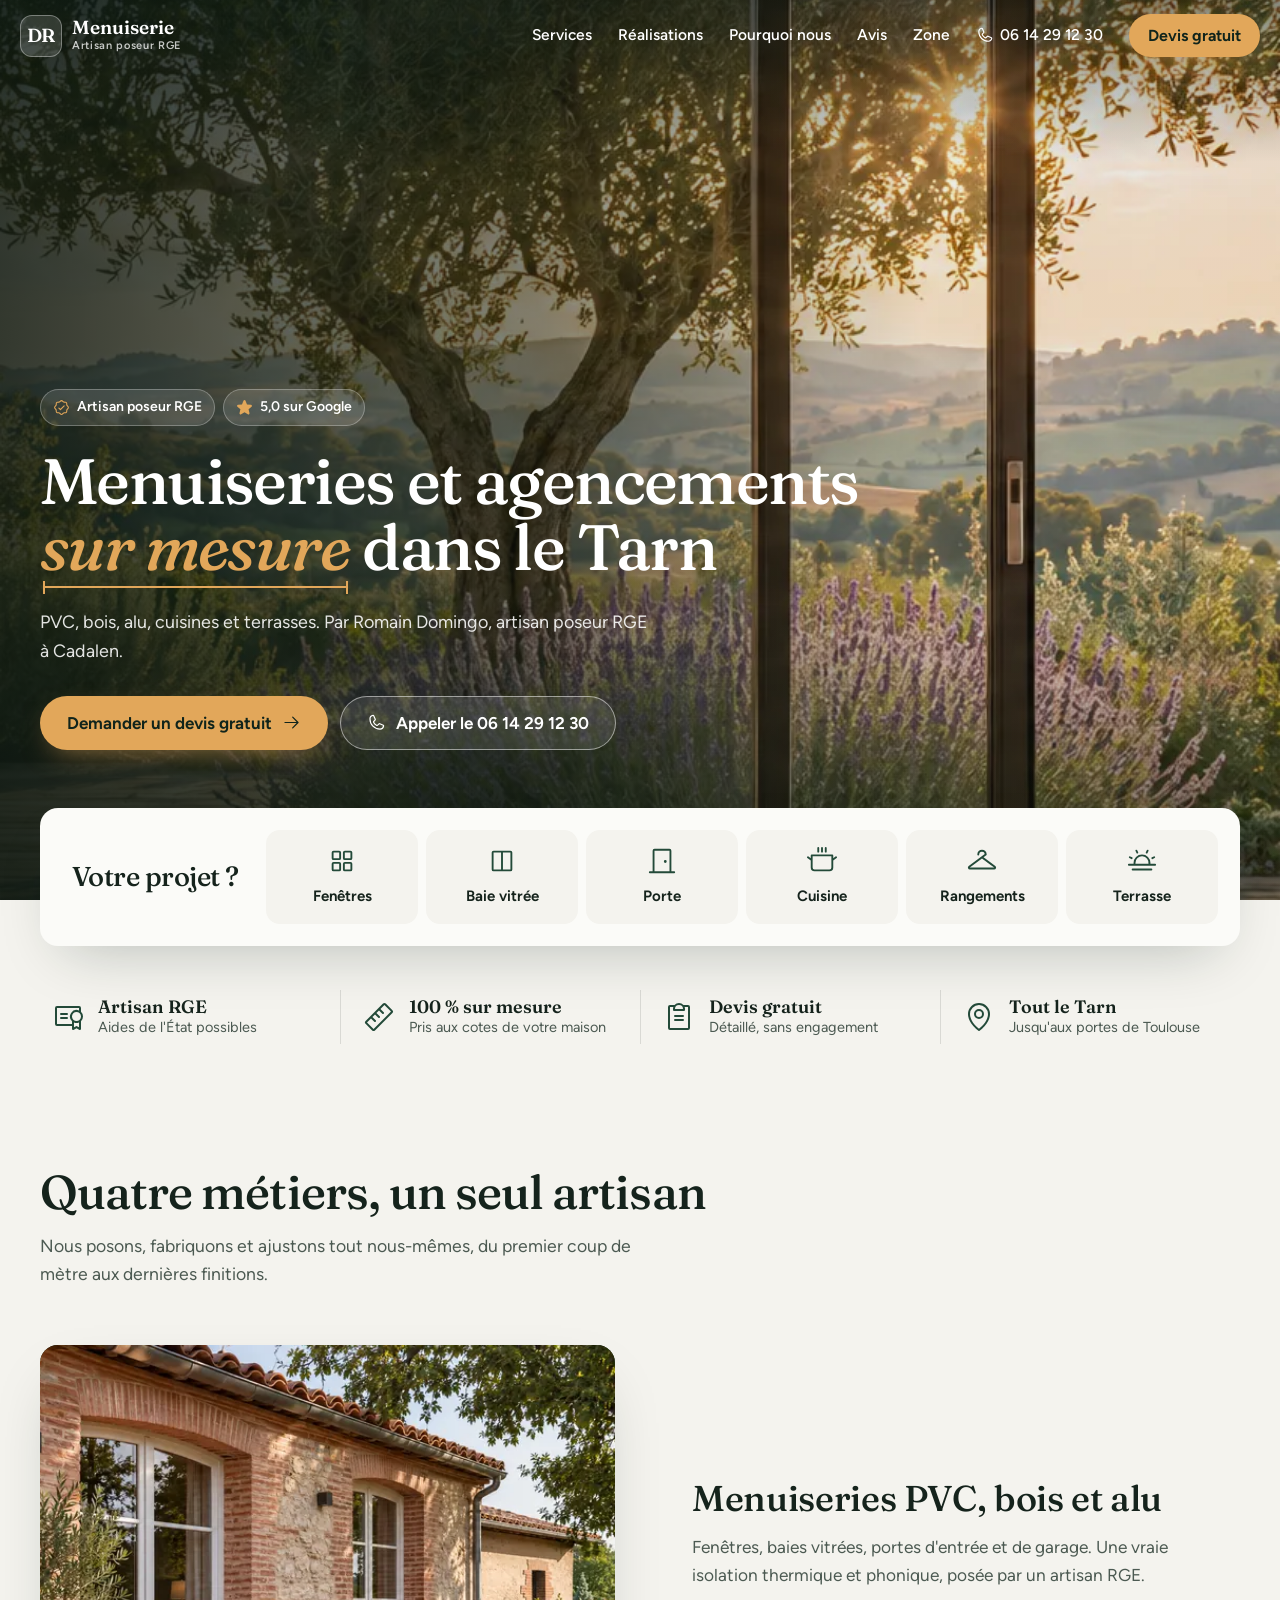
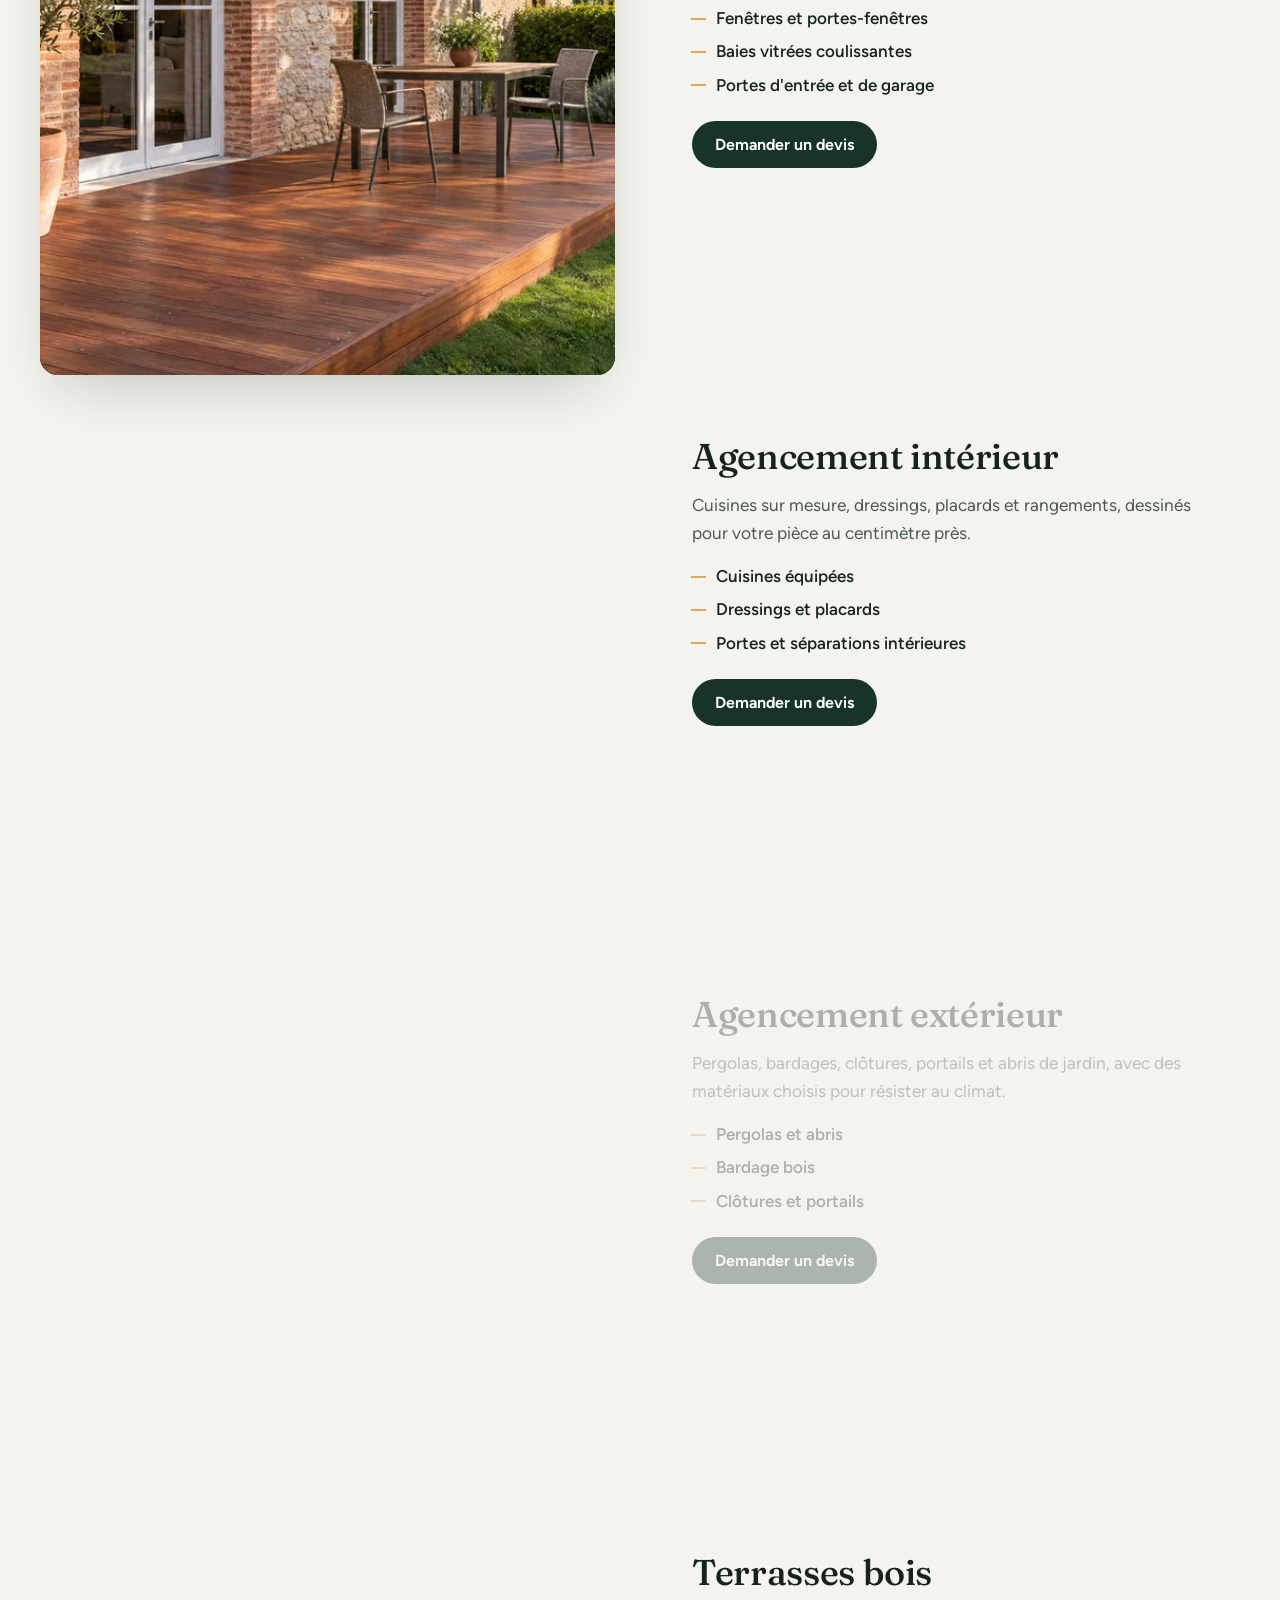
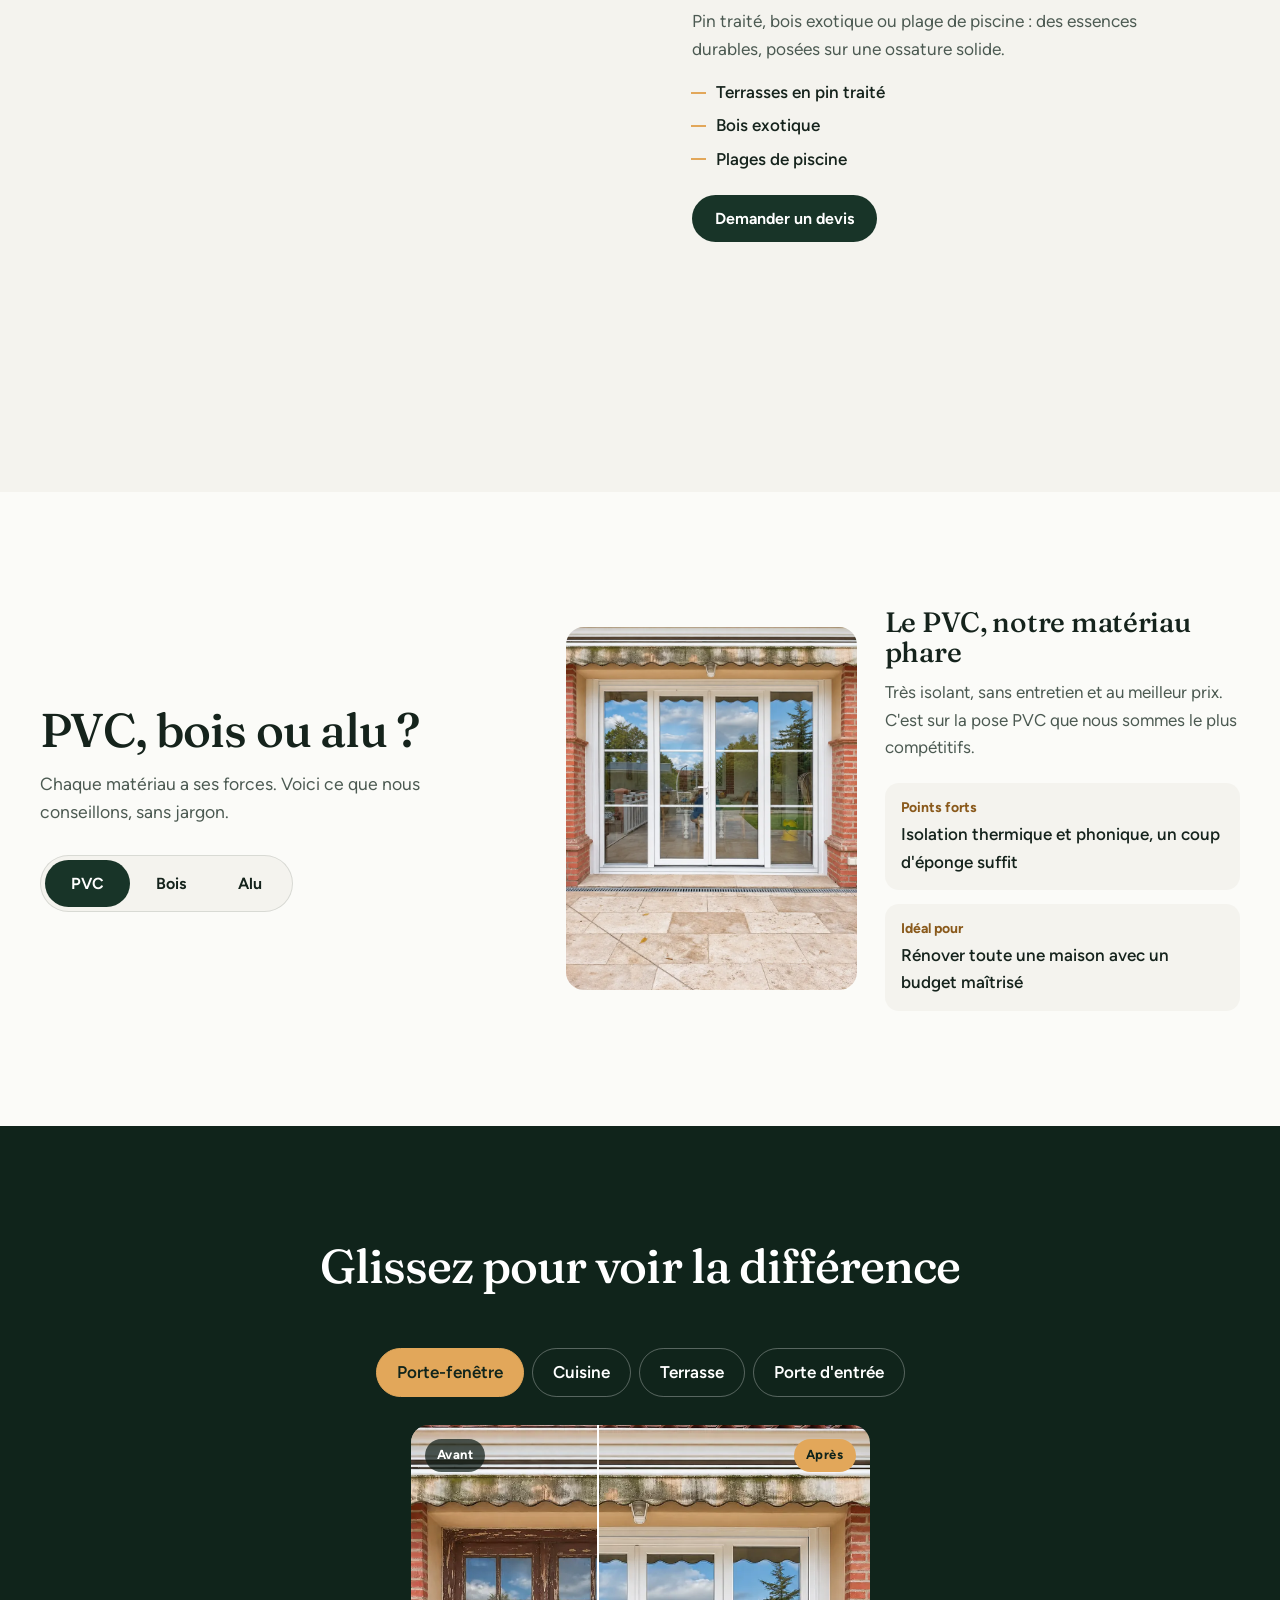
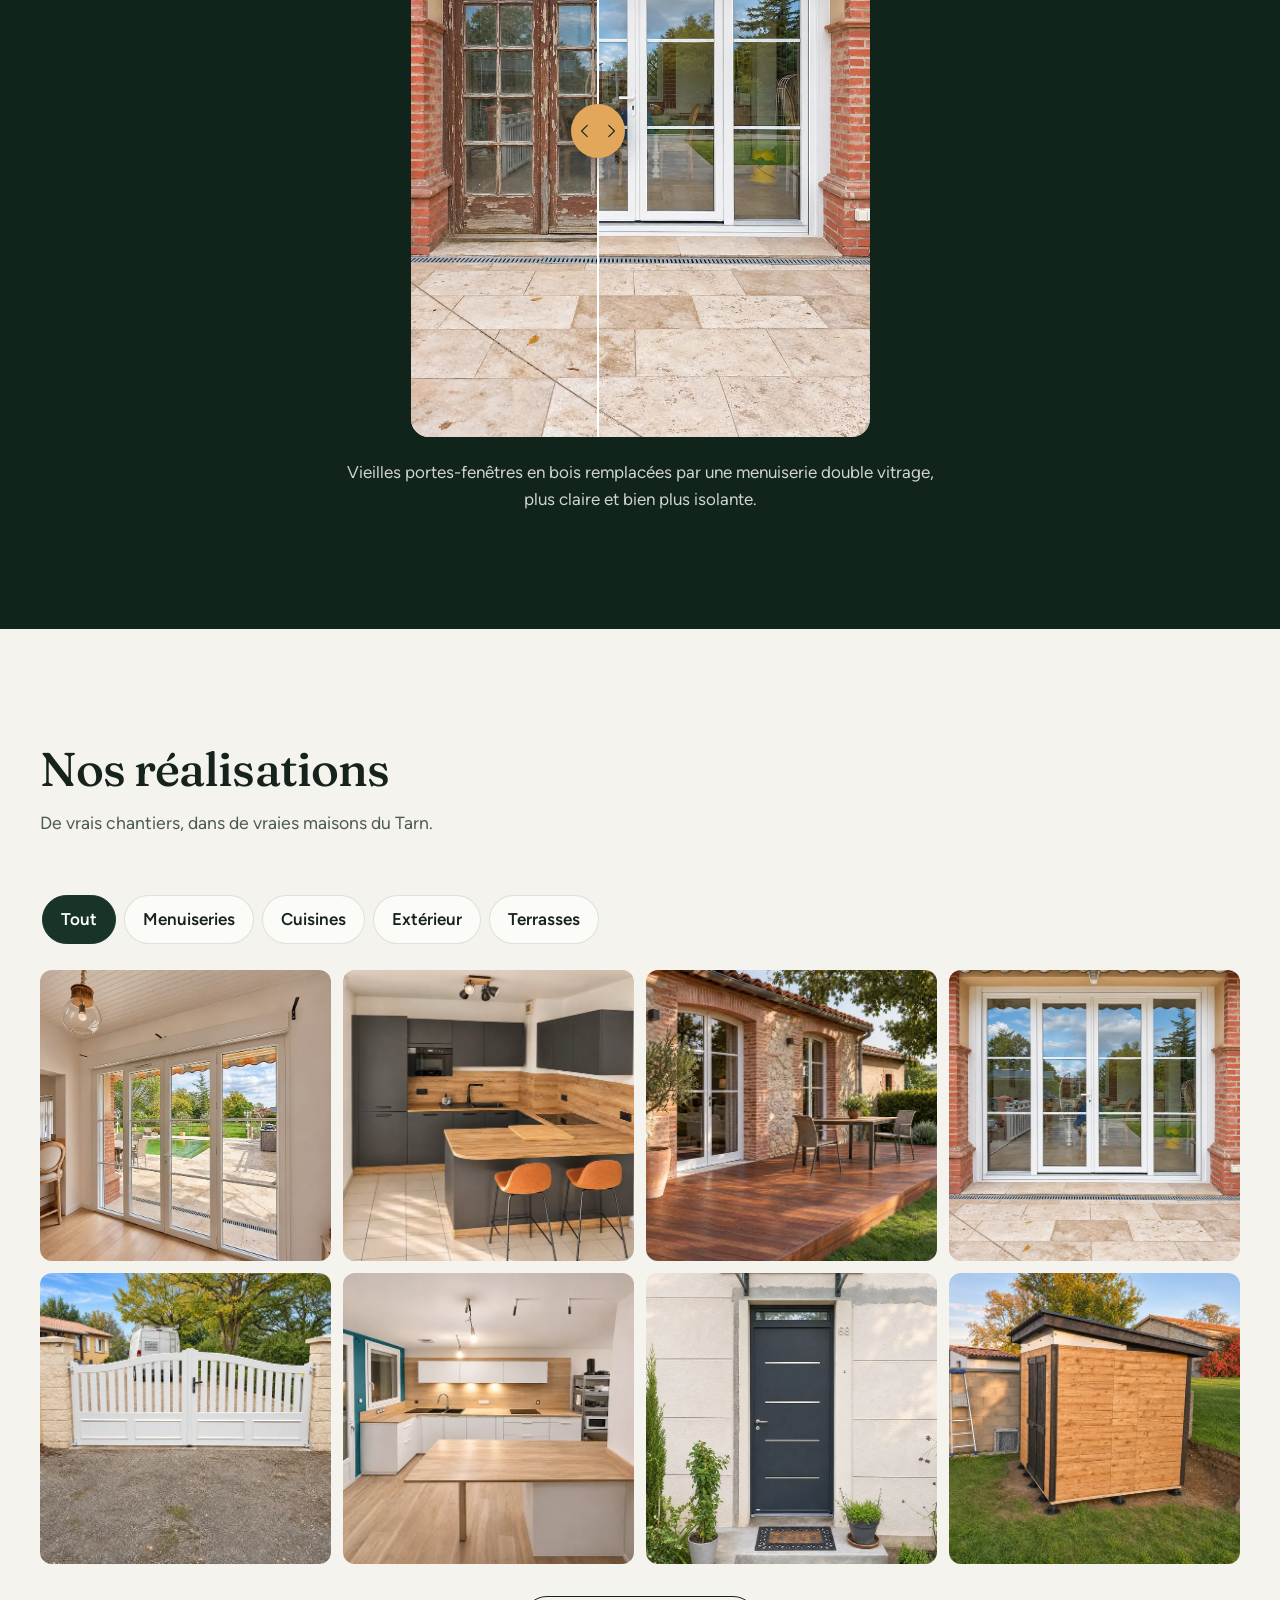
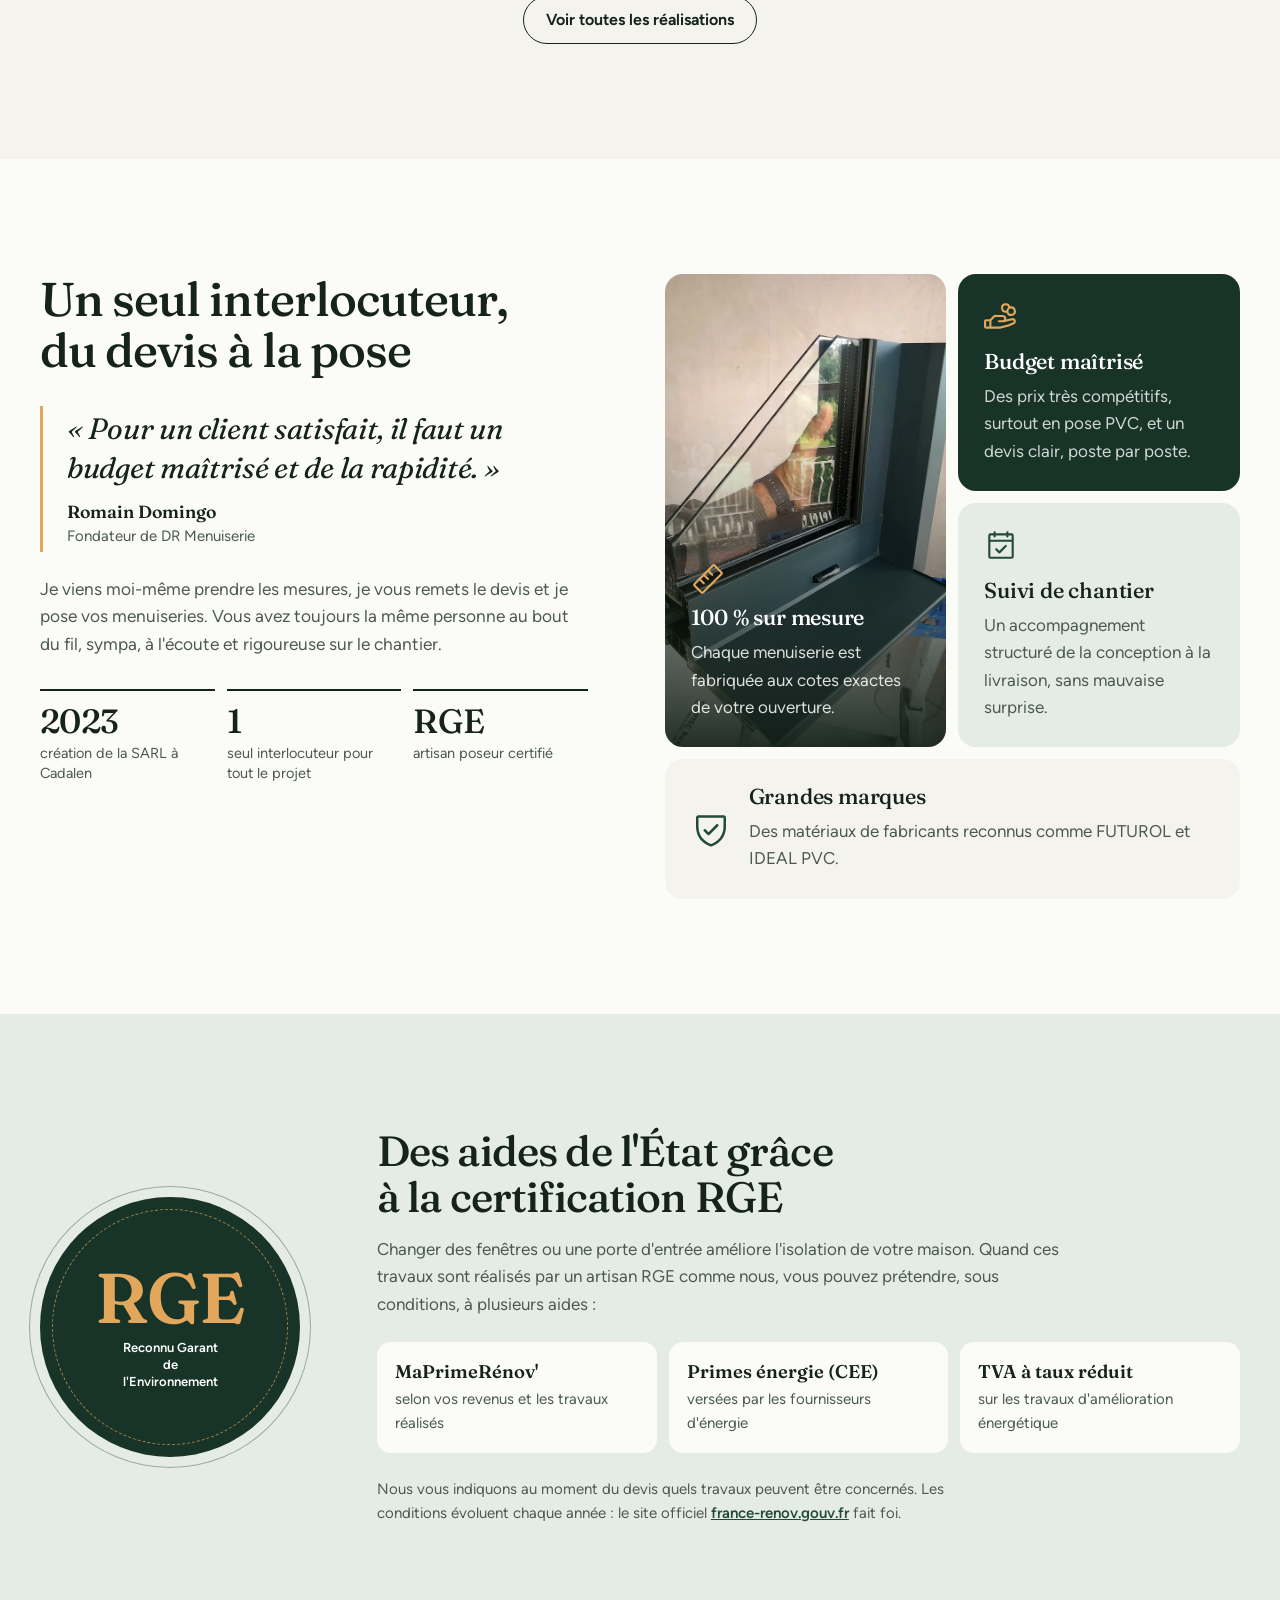
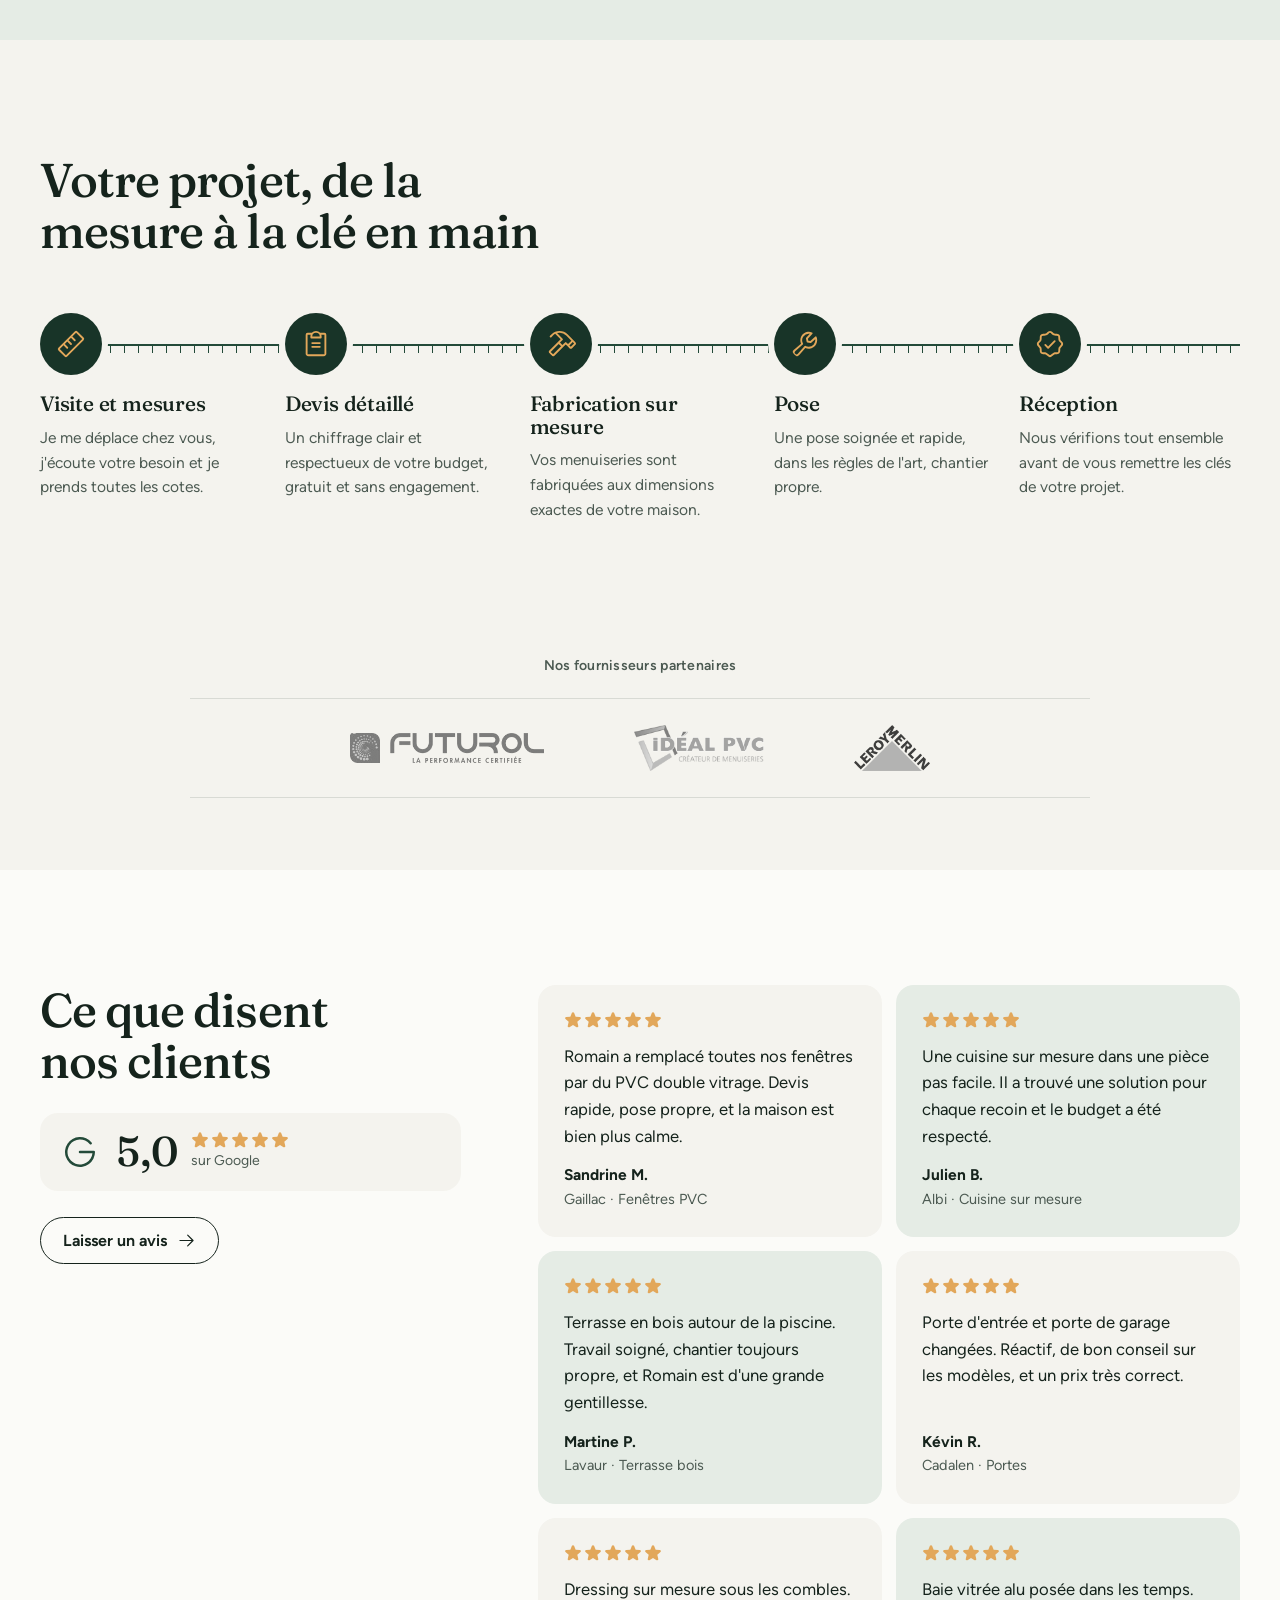
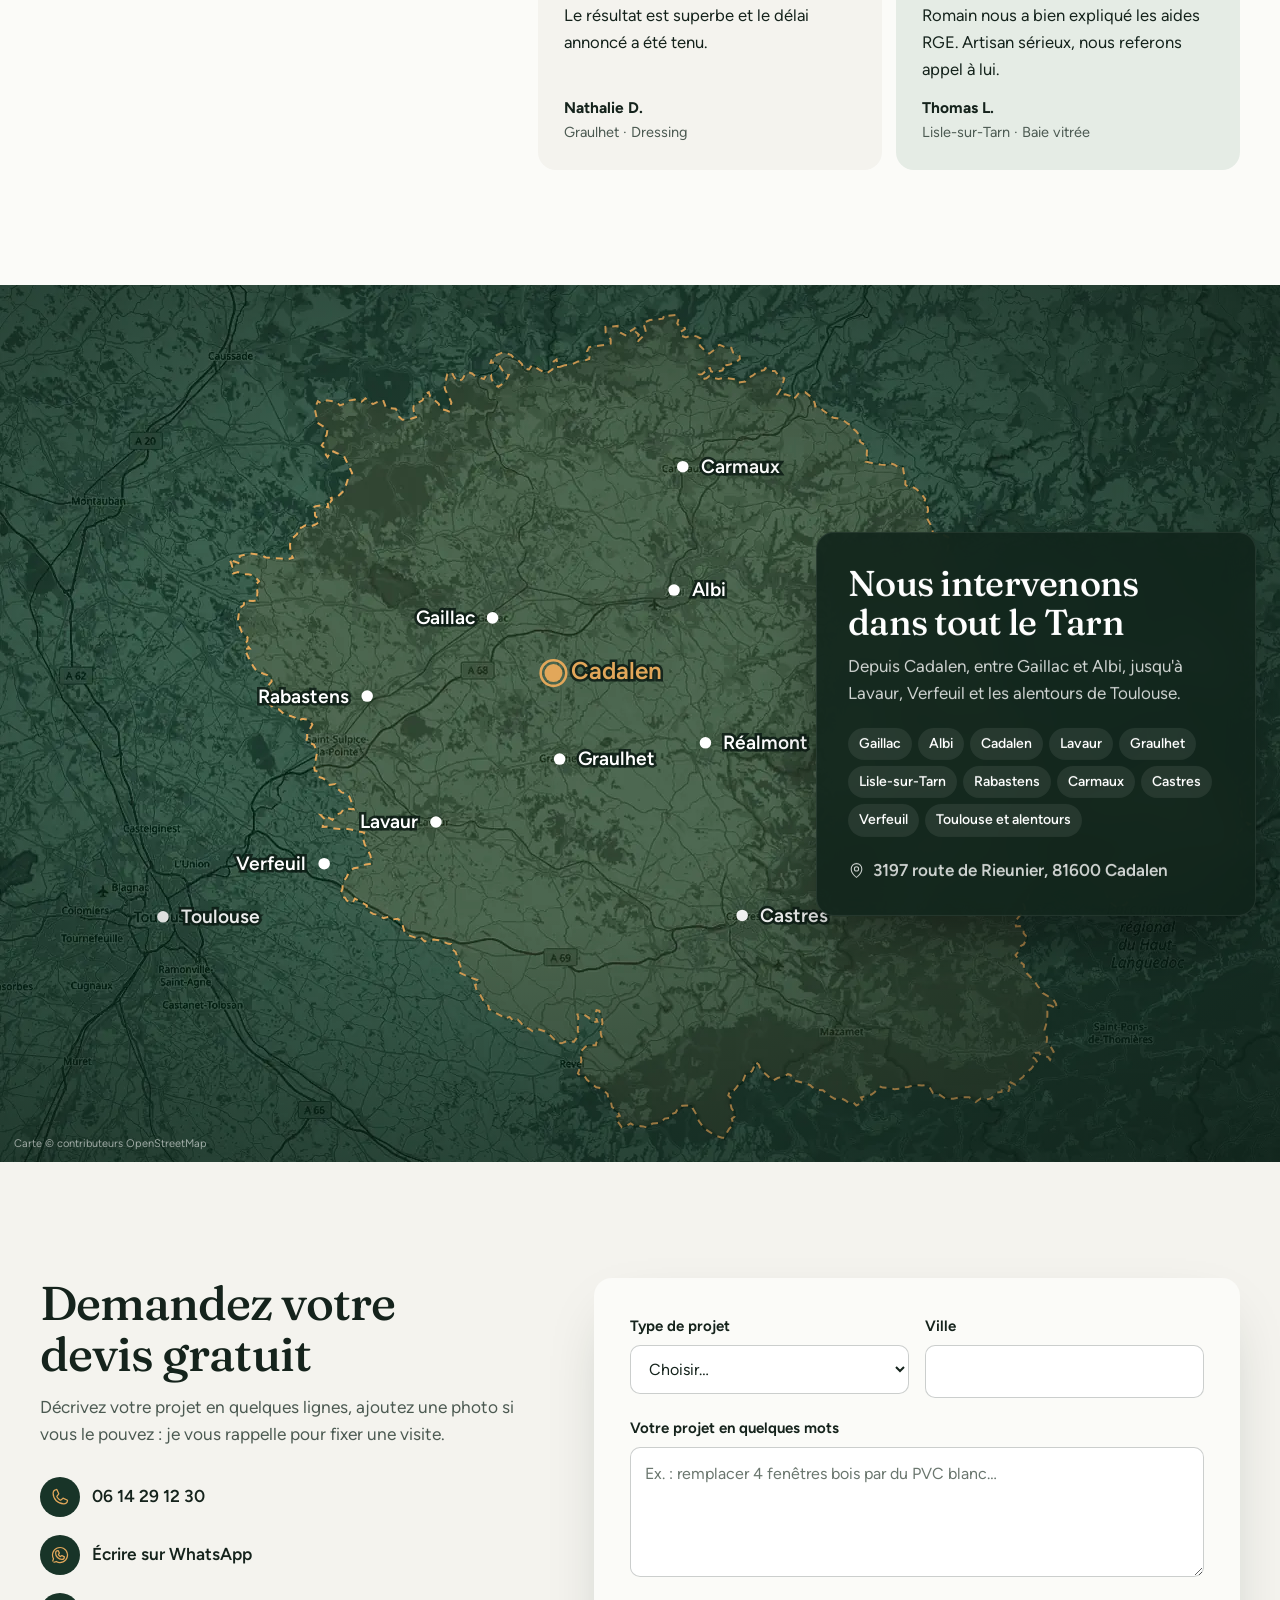
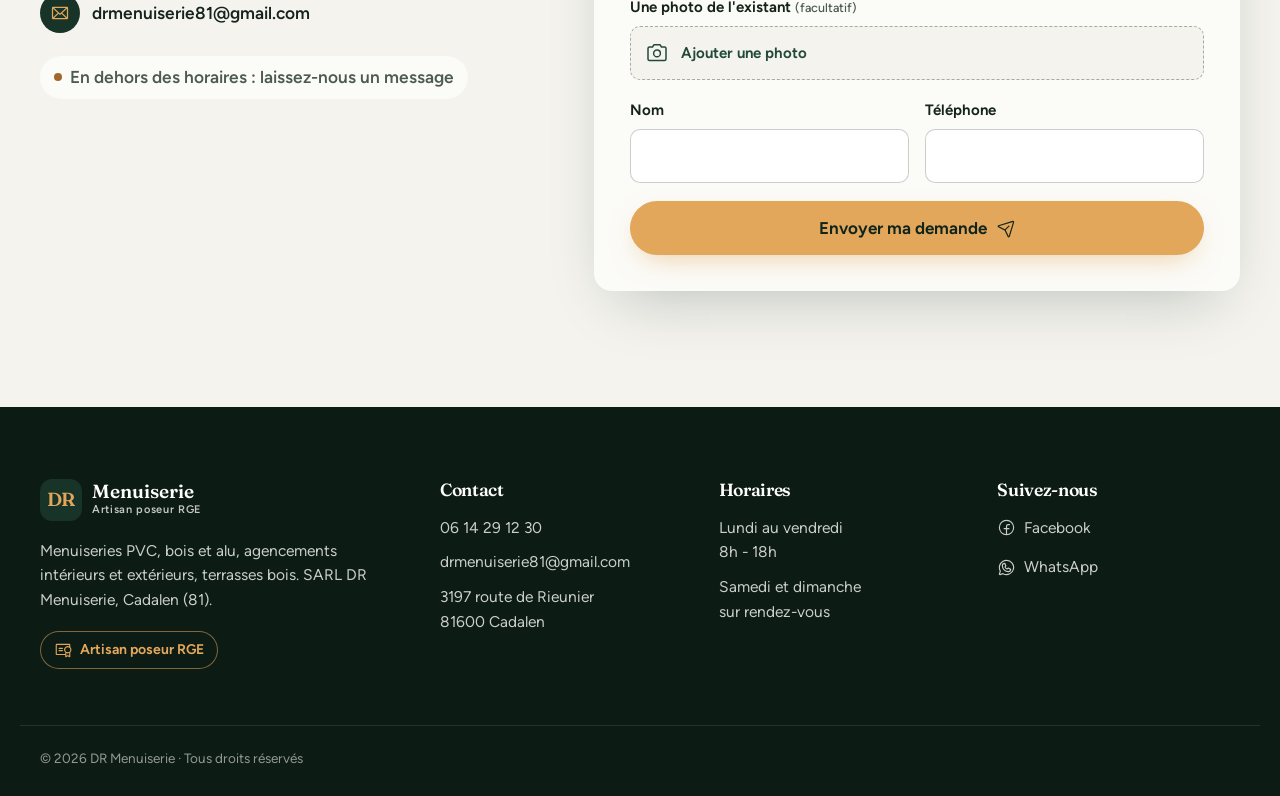
==== index.html @ e25dfd53 "Maquette DR Menuiserie" ====
<!doctype html>
<html lang="fr">
<head>
<meta charset="utf-8">
<meta name="viewport" content="width=device-width, initial-scale=1, viewport-fit=cover">
<title>DR Menuiserie | Menuisier RGE à Cadalen et Gaillac, Tarn (81)</title>
<meta name="description" content="Fenêtres et baies vitrées PVC, bois et alu, cuisines sur mesure, dressings, pergolas et terrasses bois. Romain Domingo, artisan poseur RGE dans tout le Tarn. Devis gratuit.">
<!-- Maquette de démonstration : retirer noindex et robots.txt à la mise en ligne définitive -->
<meta name="robots" content="noindex, nofollow">
<meta name="theme-color" content="#10241B">
<meta property="og:type" content="website">
<meta property="og:title" content="DR Menuiserie | Menuiseries et agencements sur mesure dans le Tarn">
<meta property="og:description" content="PVC, bois, alu, cuisines et terrasses. Artisan poseur RGE à Cadalen, devis gratuit dans tout le Tarn.">
<meta property="og:image" content="og-image.jpg">
<meta property="og:locale" content="fr_FR">
<meta name="twitter:card" content="summary_large_image">
<link rel="icon" type="image/svg+xml" href="favicon.svg">
<link rel="apple-touch-icon" href="apple-touch-icon.png">
<link rel="preload" href="assets/fonts/fraunces-latin-wght-normal.woff2" as="font" type="font/woff2" crossorigin>
<link rel="preload" href="assets/fonts/figtree-latin-wght-normal.woff2" as="font" type="font/woff2" crossorigin>
<link rel="preload" as="image" href="assets/img/hero-mobile-800.webp" media="(max-width: 767px)">
<link rel="preload" as="image" href="assets/img/hero-1600.webp" imagesrcset="assets/img/hero-1600.webp 1600w, assets/img/hero-2400.webp 2400w" imagesizes="100vw" media="(min-width: 768px)">
<script>document.documentElement.style.setProperty("--vh",innerHeight/100+"px")</script>
<link rel="stylesheet" href="assets/css/style.css?v=1">
<script>
  document.documentElement.classList.add('js');
  if (!matchMedia('(prefers-reduced-motion: reduce)').matches) document.documentElement.classList.add('motion');
  // filet de sécurité : si le script plante, tout le contenu reste visible
  var drSafe = function () { document.documentElement.classList.remove('motion'); };
  addEventListener('error', function () { if (!window.DR_READY) drSafe(); });
  setTimeout(function () { if (!window.DR_READY) drSafe(); }, 3000);
</script>
<script type="application/ld+json">
{
  "@context": "https://schema.org",
  "@type": "HomeAndConstructionBusiness",
  "name": "DR Menuiserie",
  "legalName": "SARL DR Menuiserie",
  "description": "Menuiserie intérieure et extérieure sur mesure : fenêtres, baies vitrées et portes PVC, bois et alu, cuisines, dressings, agencements extérieurs et terrasses bois. Artisan poseur RGE.",
  "founder": { "@type": "Person", "name": "Romain Domingo" },
  "foundingDate": "2023",
  "image": "assets/img/hero-1600.webp",
  "telephone": "+33614291230",
  "email": "drmenuiserie81@gmail.com",
  "address": { "@type": "PostalAddress", "streetAddress": "3197 route de Rieunier", "postalCode": "81600", "addressLocality": "Cadalen", "addressRegion": "Occitanie", "addressCountry": "FR" },
  "areaServed": ["Cadalen", "Gaillac", "Albi", "Lavaur", "Graulhet", "Verfeuil", "Toulouse", "Tarn"],
  "sameAs": ["https://www.facebook.com/61566569261312/"]
}
</script>
</head>
<body>
<a class="skip" href="#contenu">Aller au contenu</a>
<div class="ruler" aria-hidden="true"></div>

<svg width="0" height="0" style="position:absolute" aria-hidden="true"><defs><symbol id="i-arrow-right" viewBox="0 0 256 256"><path d="M221.66,133.66l-72,72a8,8,0,0,1-11.32-11.32L196.69,136H40a8,8,0,0,1,0-16H196.69L138.34,61.66a8,8,0,0,1,11.32-11.32l72,72A8,8,0,0,1,221.66,133.66Z"/></symbol><symbol id="i-calendar-check" viewBox="0 0 256 256"><path d="M208,32H184V24a8,8,0,0,0-16,0v8H88V24a8,8,0,0,0-16,0v8H48A16,16,0,0,0,32,48V208a16,16,0,0,0,16,16H208a16,16,0,0,0,16-16V48A16,16,0,0,0,208,32ZM72,48v8a8,8,0,0,0,16,0V48h80v8a8,8,0,0,0,16,0V48h24V80H48V48ZM208,208H48V96H208V208Zm-38.34-85.66a8,8,0,0,1,0,11.32l-48,48a8,8,0,0,1-11.32,0l-24-24a8,8,0,0,1,11.32-11.32L116,164.69l42.34-42.35A8,8,0,0,1,169.66,122.34Z"/></symbol><symbol id="i-camera" viewBox="0 0 256 256"><path d="M208,56H180.28L166.65,35.56A8,8,0,0,0,160,32H96a8,8,0,0,0-6.65,3.56L75.71,56H48A24,24,0,0,0,24,80V192a24,24,0,0,0,24,24H208a24,24,0,0,0,24-24V80A24,24,0,0,0,208,56Zm8,136a8,8,0,0,1-8,8H48a8,8,0,0,1-8-8V80a8,8,0,0,1,8-8H80a8,8,0,0,0,6.66-3.56L100.28,48h55.43l13.63,20.44A8,8,0,0,0,176,72h32a8,8,0,0,1,8,8ZM128,88a44,44,0,1,0,44,44A44.05,44.05,0,0,0,128,88Zm0,72a28,28,0,1,1,28-28A28,28,0,0,1,128,160Z"/></symbol><symbol id="i-caret-left" viewBox="0 0 256 256"><path d="M165.66,202.34a8,8,0,0,1-11.32,11.32l-80-80a8,8,0,0,1,0-11.32l80-80a8,8,0,0,1,11.32,11.32L91.31,128Z"/></symbol><symbol id="i-caret-right" viewBox="0 0 256 256"><path d="M181.66,133.66l-80,80a8,8,0,0,1-11.32-11.32L164.69,128,90.34,53.66a8,8,0,0,1,11.32-11.32l80,80A8,8,0,0,1,181.66,133.66Z"/></symbol><symbol id="i-certificate" viewBox="0 0 256 256"><path d="M128,136a8,8,0,0,1-8,8H72a8,8,0,0,1,0-16h48A8,8,0,0,1,128,136Zm-8-40H72a8,8,0,0,0,0,16h48a8,8,0,0,0,0-16Zm112,65.47V224A8,8,0,0,1,220,231l-24-13.74L172,231A8,8,0,0,1,160,224V200H40a16,16,0,0,1-16-16V56A16,16,0,0,1,40,40H216a16,16,0,0,1,16,16V86.53a51.88,51.88,0,0,1,0,74.94ZM160,184V161.47A52,52,0,0,1,216,76V56H40V184Zm56-12a51.88,51.88,0,0,1-40,0v38.22l16-9.16a8,8,0,0,1,7.94,0l16,9.16Zm16-48a36,36,0,1,0-36,36A36,36,0,0,0,232,124Z"/></symbol><symbol id="i-clipboard-text" viewBox="0 0 256 256"><path d="M168,152a8,8,0,0,1-8,8H96a8,8,0,0,1,0-16h64A8,8,0,0,1,168,152Zm-8-40H96a8,8,0,0,0,0,16h64a8,8,0,0,0,0-16Zm56-64V216a16,16,0,0,1-16,16H56a16,16,0,0,1-16-16V48A16,16,0,0,1,56,32H92.26a47.92,47.92,0,0,1,71.48,0H200A16,16,0,0,1,216,48ZM96,64h64a32,32,0,0,0-64,0ZM200,48H173.25A47.93,47.93,0,0,1,176,64v8a8,8,0,0,1-8,8H88a8,8,0,0,1-8-8V64a47.93,47.93,0,0,1,2.75-16H56V216H200Z"/></symbol><symbol id="i-coat-hanger" viewBox="0 0 256 256"><path d="M241.57,171.2,141.33,96l23.46-17.6A8,8,0,0,0,168,72a40,40,0,1,0-80,0,8,8,0,0,0,16,0,24,24,0,0,1,47.69-3.78L123.34,89.49l-.28.21L14.43,171.2A16,16,0,0,0,24,200H232a16,16,0,0,0,9.6-28.8ZM232,184H24l104-78,104,78Z"/></symbol><symbol id="i-cooking-pot" viewBox="0 0 256 256"><path d="M88,48V16a8,8,0,0,1,16,0V48a8,8,0,0,1-16,0Zm40,8a8,8,0,0,0,8-8V16a8,8,0,0,0-16,0V48A8,8,0,0,0,128,56Zm32,0a8,8,0,0,0,8-8V16a8,8,0,0,0-16,0V48A8,8,0,0,0,160,56Zm92.8,46.4L224,124v60a32,32,0,0,1-32,32H64a32,32,0,0,1-32-32V124L3.2,102.4a8,8,0,0,1,9.6-12.8L32,104V80a8,8,0,0,1,8-8H216a8,8,0,0,1,8,8v24l19.2-14.4a8,8,0,0,1,9.6,12.8ZM208,88H48v96a16,16,0,0,0,16,16H192a16,16,0,0,0,16-16Z"/></symbol><symbol id="i-door" viewBox="0 0 256 256"><path d="M232,216H208V40a16,16,0,0,0-16-16H64A16,16,0,0,0,48,40V216H24a8,8,0,0,0,0,16H232a8,8,0,0,0,0-16ZM64,40H192V216H64Zm104,92a12,12,0,1,1-12-12A12,12,0,0,1,168,132Z"/></symbol><symbol id="i-envelope" viewBox="0 0 256 256"><path d="M224,48H32a8,8,0,0,0-8,8V192a16,16,0,0,0,16,16H216a16,16,0,0,0,16-16V56A8,8,0,0,0,224,48Zm-96,85.15L52.57,64H203.43ZM98.71,128,40,181.81V74.19Zm11.84,10.85,12,11.05a8,8,0,0,0,10.82,0l12-11.05,58,53.15H52.57ZM157.29,128,216,74.18V181.82Z"/></symbol><symbol id="i-facebook-logo" viewBox="0 0 256 256"><path d="M128,24A104,104,0,1,0,232,128,104.11,104.11,0,0,0,128,24Zm8,191.63V152h24a8,8,0,0,0,0-16H136V112a16,16,0,0,1,16-16h16a8,8,0,0,0,0-16H152a32,32,0,0,0-32,32v24H96a8,8,0,0,0,0,16h24v63.63a88,88,0,1,1,16,0Z"/></symbol><symbol id="i-google-logo" viewBox="0 0 256 256"><path d="M224,128a96,96,0,1,1-21.95-61.09,8,8,0,1,1-12.33,10.18A80,80,0,1,0,207.6,136H128a8,8,0,0,1,0-16h88A8,8,0,0,1,224,128Z"/></symbol><symbol id="i-hammer" viewBox="0 0 256 256"><path d="M251.34,112,183.88,44.08a96.1,96.1,0,0,0-135.77,0l-.09.09L34.25,58.4A8,8,0,0,0,45.74,69.53L59.47,55.35a79.92,79.92,0,0,1,18.71-13.9L124.68,88l-96,96a16,16,0,0,0,0,22.63l20.69,20.69a16,16,0,0,0,22.63,0l96-96,14.34,14.34h0L200,163.3a16,16,0,0,0,22.63,0l28.69-28.69A16,16,0,0,0,251.34,112ZM60.68,216,40,195.31l68-68L128.68,148ZM162.34,114.32,140,136.67,119.31,116l22.35-22.35a8,8,0,0,0,0-11.32L94.32,35a80,80,0,0,1,78.23,20.41l44.22,44.51L188,128.66l-14.34-14.34A8,8,0,0,0,162.34,114.32Zm49,37.66-12-12L228,111.25l12,12Z"/></symbol><symbol id="i-hand-coins" viewBox="0 0 256 256"><path d="M230.33,141.06a24.43,24.43,0,0,0-21.24-4.23l-41.84,9.62A28,28,0,0,0,140,112H89.94a31.82,31.82,0,0,0-22.63,9.37L44.69,144H16A16,16,0,0,0,0,160v40a16,16,0,0,0,16,16H120a7.93,7.93,0,0,0,1.94-.24l64-16a6.94,6.94,0,0,0,1.19-.4L226,182.82l.44-.2a24.6,24.6,0,0,0,3.93-41.56ZM16,160H40v40H16Zm203.43,8.21-38,16.18L119,200H56V155.31l22.63-22.62A15.86,15.86,0,0,1,89.94,128H140a12,12,0,0,1,0,24H112a8,8,0,0,0,0,16h32a8.32,8.32,0,0,0,1.79-.2l67-15.41.31-.08a8.6,8.6,0,0,1,6.3,15.9ZM164,96a36,36,0,0,0,5.9-.48,36,36,0,1,0,28.22-47A36,36,0,1,0,164,96Zm60-12a20,20,0,1,1-20-20A20,20,0,0,1,224,84ZM164,40a20,20,0,0,1,19.25,14.61,36,36,0,0,0-15,24.93A20.42,20.42,0,0,1,164,80a20,20,0,0,1,0-40Z"/></symbol><symbol id="i-map-pin" viewBox="0 0 256 256"><path d="M128,64a40,40,0,1,0,40,40A40,40,0,0,0,128,64Zm0,64a24,24,0,1,1,24-24A24,24,0,0,1,128,128Zm0-112a88.1,88.1,0,0,0-88,88c0,31.4,14.51,64.68,42,96.25a254.19,254.19,0,0,0,41.45,38.3,8,8,0,0,0,9.18,0A254.19,254.19,0,0,0,174,200.25c27.45-31.57,42-64.85,42-96.25A88.1,88.1,0,0,0,128,16Zm0,206c-16.53-13-72-60.75-72-118a72,72,0,0,1,144,0C200,161.23,144.53,209,128,222Z"/></symbol><symbol id="i-paper-plane-tilt" viewBox="0 0 256 256"><path d="M227.32,28.68a16,16,0,0,0-15.66-4.08l-.15,0L19.57,82.84a16,16,0,0,0-2.49,29.8L102,154l41.3,84.87A15.86,15.86,0,0,0,157.74,248q.69,0,1.38-.06a15.88,15.88,0,0,0,14-11.51l58.2-191.94c0-.05,0-.1,0-.15A16,16,0,0,0,227.32,28.68ZM157.83,231.85l-.05.14,0-.07-40.06-82.3,48-48a8,8,0,0,0-11.31-11.31l-48,48L24.08,98.25l-.07,0,.14,0L216,40Z"/></symbol><symbol id="i-pause" viewBox="0 0 256 256"><path d="M200,32H160a16,16,0,0,0-16,16V208a16,16,0,0,0,16,16h40a16,16,0,0,0,16-16V48A16,16,0,0,0,200,32Zm0,176H160V48h40ZM96,32H56A16,16,0,0,0,40,48V208a16,16,0,0,0,16,16H96a16,16,0,0,0,16-16V48A16,16,0,0,0,96,32Zm0,176H56V48H96Z"/></symbol><symbol id="i-phone" viewBox="0 0 256 256"><path d="M222.37,158.46l-47.11-21.11-.13-.06a16,16,0,0,0-15.17,1.4,8.12,8.12,0,0,0-.75.56L134.87,160c-15.42-7.49-31.34-23.29-38.83-38.51l20.78-24.71c.2-.25.39-.5.57-.77a16,16,0,0,0,1.32-15.06l0-.12L97.54,33.64a16,16,0,0,0-16.62-9.52A56.26,56.26,0,0,0,32,80c0,79.4,64.6,144,144,144a56.26,56.26,0,0,0,55.88-48.92A16,16,0,0,0,222.37,158.46ZM176,208A128.14,128.14,0,0,1,48,80,40.2,40.2,0,0,1,82.87,40a.61.61,0,0,0,0,.12l21,47L83.2,111.86a6.13,6.13,0,0,0-.57.77,16,16,0,0,0-1,15.7c9.06,18.53,27.73,37.06,46.46,46.11a16,16,0,0,0,15.75-1.14,8.44,8.44,0,0,0,.74-.56L168.89,152l47,21.05h0s.08,0,.11,0A40.21,40.21,0,0,1,176,208Z"/></symbol><symbol id="i-play" viewBox="0 0 256 256"><path d="M232.4,114.49,88.32,26.35a16,16,0,0,0-16.2-.3A15.86,15.86,0,0,0,64,39.87V216.13A15.94,15.94,0,0,0,80,232a16.07,16.07,0,0,0,8.36-2.35L232.4,141.51a15.81,15.81,0,0,0,0-27ZM80,215.94V40l143.83,88Z"/></symbol><symbol id="i-ruler" viewBox="0 0 256 256"><path d="M235.32,73.37,182.63,20.69a16,16,0,0,0-22.63,0L20.68,160a16,16,0,0,0,0,22.63l52.69,52.68a16,16,0,0,0,22.63,0L235.32,96A16,16,0,0,0,235.32,73.37ZM84.68,224,32,171.31l32-32,26.34,26.35a8,8,0,0,0,11.32-11.32L75.31,128,96,107.31l26.34,26.35a8,8,0,0,0,11.32-11.32L107.31,96,128,75.31l26.34,26.35a8,8,0,0,0,11.32-11.32L139.31,64l32-32L224,84.69Z"/></symbol><symbol id="i-seal-check" viewBox="0 0 256 256"><path d="M225.86,102.82c-3.77-3.94-7.67-8-9.14-11.57-1.36-3.27-1.44-8.69-1.52-13.94-.15-9.76-.31-20.82-8-28.51s-18.75-7.85-28.51-8c-5.25-.08-10.67-.16-13.94-1.52-3.56-1.47-7.63-5.37-11.57-9.14C146.28,23.51,138.44,16,128,16s-18.27,7.51-25.18,14.14c-3.94,3.77-8,7.67-11.57,9.14C88,40.64,82.56,40.72,77.31,40.8c-9.76.15-20.82.31-28.51,8S41,67.55,40.8,77.31c-.08,5.25-.16,10.67-1.52,13.94-1.47,3.56-5.37,7.63-9.14,11.57C23.51,109.72,16,117.56,16,128s7.51,18.27,14.14,25.18c3.77,3.94,7.67,8,9.14,11.57,1.36,3.27,1.44,8.69,1.52,13.94.15,9.76.31,20.82,8,28.51s18.75,7.85,28.51,8c5.25.08,10.67.16,13.94,1.52,3.56,1.47,7.63,5.37,11.57,9.14C109.72,232.49,117.56,240,128,240s18.27-7.51,25.18-14.14c3.94-3.77,8-7.67,11.57-9.14,3.27-1.36,8.69-1.44,13.94-1.52,9.76-.15,20.82-.31,28.51-8s7.85-18.75,8-28.51c.08-5.25.16-10.67,1.52-13.94,1.47-3.56,5.37-7.63,9.14-11.57C232.49,146.28,240,138.44,240,128S232.49,109.73,225.86,102.82Zm-11.55,39.29c-4.79,5-9.75,10.17-12.38,16.52-2.52,6.1-2.63,13.07-2.73,19.82-.1,7-.21,14.33-3.32,17.43s-10.39,3.22-17.43,3.32c-6.75.1-13.72.21-19.82,2.73-6.35,2.63-11.52,7.59-16.52,12.38S132,224,128,224s-9.15-4.92-14.11-9.69-10.17-9.75-16.52-12.38c-6.1-2.52-13.07-2.63-19.82-2.73-7-.1-14.33-.21-17.43-3.32s-3.22-10.39-3.32-17.43c-.1-6.75-.21-13.72-2.73-19.82-2.63-6.35-7.59-11.52-12.38-16.52S32,132,32,128s4.92-9.15,9.69-14.11,9.75-10.17,12.38-16.52c2.52-6.1,2.63-13.07,2.73-19.82.1-7,.21-14.33,3.32-17.43S70.51,56.9,77.55,56.8c6.75-.1,13.72-.21,19.82-2.73,6.35-2.63,11.52-7.59,16.52-12.38S124,32,128,32s9.15,4.92,14.11,9.69,10.17,9.75,16.52,12.38c6.1,2.52,13.07,2.63,19.82,2.73,7,.1,14.33.21,17.43,3.32s3.22,10.39,3.32,17.43c.1,6.75.21,13.72,2.73,19.82,2.63,6.35,7.59,11.52,12.38,16.52S224,124,224,128,219.08,137.15,214.31,142.11ZM173.66,98.34a8,8,0,0,1,0,11.32l-56,56a8,8,0,0,1-11.32,0l-24-24a8,8,0,0,1,11.32-11.32L112,148.69l50.34-50.35A8,8,0,0,1,173.66,98.34Z"/></symbol><symbol id="i-shield-check" viewBox="0 0 256 256"><path d="M208,40H48A16,16,0,0,0,32,56v56c0,52.72,25.52,84.67,46.93,102.19,23.06,18.86,46,25.26,47,25.53a8,8,0,0,0,4.2,0c1-.27,23.91-6.67,47-25.53C198.48,196.67,224,164.72,224,112V56A16,16,0,0,0,208,40Zm0,72c0,37.07-13.66,67.16-40.6,89.42A129.3,129.3,0,0,1,128,223.62a128.25,128.25,0,0,1-38.92-21.81C61.82,179.51,48,149.3,48,112l0-56,160,0ZM82.34,141.66a8,8,0,0,1,11.32-11.32L112,148.69l50.34-50.35a8,8,0,0,1,11.32,11.32l-56,56a8,8,0,0,1-11.32,0Z"/></symbol><symbol id="i-square-split-horizontal" viewBox="0 0 256 256"><path d="M200,40H56A16,16,0,0,0,40,56V200a16,16,0,0,0,16,16H200a16,16,0,0,0,16-16V56A16,16,0,0,0,200,40ZM56,56h64V200H56ZM200,200H136V56h64V200Z"/></symbol><symbol id="i-squares-four" viewBox="0 0 256 256"><path d="M104,40H56A16,16,0,0,0,40,56v48a16,16,0,0,0,16,16h48a16,16,0,0,0,16-16V56A16,16,0,0,0,104,40Zm0,64H56V56h48v48Zm96-64H152a16,16,0,0,0-16,16v48a16,16,0,0,0,16,16h48a16,16,0,0,0,16-16V56A16,16,0,0,0,200,40Zm0,64H152V56h48v48Zm-96,32H56a16,16,0,0,0-16,16v48a16,16,0,0,0,16,16h48a16,16,0,0,0,16-16V152A16,16,0,0,0,104,136Zm0,64H56V152h48v48Zm96-64H152a16,16,0,0,0-16,16v48a16,16,0,0,0,16,16h48a16,16,0,0,0,16-16V152A16,16,0,0,0,200,136Zm0,64H152V152h48v48Z"/></symbol><symbol id="i-star-fill" viewBox="0 0 256 256"><path d="M234.29,114.85l-45,38.83L203,211.75a16.4,16.4,0,0,1-24.5,17.82L128,198.49,77.47,229.57A16.4,16.4,0,0,1,53,211.75l13.76-58.07-45-38.83A16.46,16.46,0,0,1,31.08,86l59-4.76,22.76-55.08a16.36,16.36,0,0,1,30.27,0l22.75,55.08,59,4.76a16.46,16.46,0,0,1,9.37,28.86Z"/></symbol><symbol id="i-sun-horizon" viewBox="0 0 256 256"><path d="M240,152H199.55a73.54,73.54,0,0,0,.45-8,72,72,0,0,0-144,0,73.54,73.54,0,0,0,.45,8H16a8,8,0,0,0,0,16H240a8,8,0,0,0,0-16ZM72,144a56,56,0,1,1,111.41,8H72.59A56.13,56.13,0,0,1,72,144Zm144,56a8,8,0,0,1-8,8H48a8,8,0,0,1,0-16H208A8,8,0,0,1,216,200ZM72.84,43.58a8,8,0,0,1,14.32-7.16l8,16a8,8,0,0,1-14.32,7.16Zm-56,48.84a8,8,0,0,1,10.74-3.57l16,8a8,8,0,0,1-7.16,14.31l-16-8A8,8,0,0,1,16.84,92.42Zm192,15.16a8,8,0,0,1,3.58-10.73l16-8a8,8,0,1,1,7.16,14.31l-16,8a8,8,0,0,1-10.74-3.58Zm-48-55.16,8-16a8,8,0,0,1,14.32,7.16l-8,16a8,8,0,1,1-14.32-7.16Z"/></symbol><symbol id="i-whatsapp-logo" viewBox="0 0 256 256"><path d="M187.58,144.84l-32-16a8,8,0,0,0-8,.5l-14.69,9.8a40.55,40.55,0,0,1-16-16l9.8-14.69a8,8,0,0,0,.5-8l-16-32A8,8,0,0,0,104,64a40,40,0,0,0-40,40,88.1,88.1,0,0,0,88,88,40,40,0,0,0,40-40A8,8,0,0,0,187.58,144.84ZM152,176a72.08,72.08,0,0,1-72-72A24,24,0,0,1,99.29,80.46l11.48,23L101,118a8,8,0,0,0-.73,7.51,56.47,56.47,0,0,0,30.15,30.15A8,8,0,0,0,138,155l14.61-9.74,23,11.48A24,24,0,0,1,152,176ZM128,24A104,104,0,0,0,36.18,176.88L24.83,210.93a16,16,0,0,0,20.24,20.24l34.05-11.35A104,104,0,1,0,128,24Zm0,192a87.87,87.87,0,0,1-44.06-11.81,8,8,0,0,0-6.54-.67L40,216,52.47,178.6a8,8,0,0,0-.66-6.54A88,88,0,1,1,128,216Z"/></symbol><symbol id="i-wrench" viewBox="0 0 256 256"><path d="M226.76,69a8,8,0,0,0-12.84-2.88l-40.3,37.19-17.23-3.7-3.7-17.23,37.19-40.3A8,8,0,0,0,187,29.24,72,72,0,0,0,88,96,72.34,72.34,0,0,0,94,124.94L33.79,177c-.15.12-.29.26-.43.39a32,32,0,0,0,45.26,45.26c.13-.13.27-.28.39-.42L131.06,162A72,72,0,0,0,232,96,71.56,71.56,0,0,0,226.76,69ZM160,152a56.14,56.14,0,0,1-27.07-7,8,8,0,0,0-9.92,1.77L67.11,211.51a16,16,0,0,1-22.62-22.62L109.18,133a8,8,0,0,0,1.77-9.93,56,56,0,0,1,58.36-82.31l-31.2,33.81a8,8,0,0,0-1.94,7.1L141.83,108a8,8,0,0,0,6.14,6.14l26.35,5.66a8,8,0,0,0,7.1-1.94l33.81-31.2A56.06,56.06,0,0,1,160,152Z"/></symbol><symbol id="i-x" viewBox="0 0 256 256"><path d="M205.66,194.34a8,8,0,0,1-11.32,11.32L128,139.31,61.66,205.66a8,8,0,0,1-11.32-11.32L116.69,128,50.34,61.66A8,8,0,0,1,61.66,50.34L128,116.69l66.34-66.35a8,8,0,0,1,11.32,11.32L139.31,128Z"/></symbol></defs></svg>

<header class="header is-top">
  <div class="header__in">
    <a class="logo" href="#haut" aria-label="DR Menuiserie, retour en haut de page">
      <span class="logo__mark">DR</span>
      <span class="logo__txt">Menuiserie<small>Artisan poseur RGE</small></span>
    </a>
    <nav class="nav" id="menu" aria-label="Navigation principale">
      <a href="#services">Services</a>
      <a href="#realisations">Réalisations</a>
      <a href="#pourquoi">Pourquoi nous</a>
      <a href="#avis">Avis</a>
      <a href="#zone">Zone</a>
      <a class="nav__tel" href="tel:+33614291230"><svg aria-hidden="true"><use href="#i-phone"/></svg>06 14 29 12 30</a>
      <a class="btn btn--amber nav__cta" href="#devis">Devis gratuit</a>
    </nav>
    <button class="burger" type="button" aria-expanded="false" aria-controls="menu" aria-label="Ouvrir le menu"><span></span></button>
  </div>
</header>

<main id="contenu">

<!-- 1. HERO -->
<section class="hero" id="haut" aria-labelledby="titre">
  <div class="hero__media">
    <picture>
      <source media="(max-width: 767px)" srcset="assets/img/hero-mobile-800.webp">
      <img src="assets/img/hero-1600.webp" srcset="assets/img/hero-1600.webp 1600w, assets/img/hero-2400.webp 2400w" sizes="100vw" width="1600" height="905" alt="Grande baie vitrée alu ouverte sur une terrasse bois, maison en brique rose du Tarn au coucher du soleil" fetchpriority="high">
    </picture>
    <video class="hero__video" muted loop playsinline preload="none" aria-hidden="true" tabindex="-1" data-src-desktop="assets/video/hero-1080.mp4" data-src-mobile="assets/video/hero-mobile.mp4"></video>
    <button type="button" class="hero__pause" aria-label="Mettre la vidéo en pause" hidden><svg aria-hidden="true"><use href="#i-pause"/></svg><svg aria-hidden="true"><use href="#i-play"/></svg></button>
  </div>
  <div class="hero__in">
    <ul class="hero__badges">
      <li><svg aria-hidden="true"><use href="#i-seal-check"/></svg>Artisan poseur RGE</li>
      <!-- EXEMPLE – à remplacer : note Google (la fiche n'a pas encore d'avis) -->
      <li><svg class="star" aria-hidden="true"><use href="#i-star-fill"/></svg>5,0 sur Google</li>
    </ul>
    <h1 id="titre">Menuiseries et agencements <em class="cote">sur mesure</em> dans le Tarn</h1>
    <p class="hero__sub">PVC, bois, alu, cuisines et terrasses. Par Romain Domingo, artisan poseur RGE à Cadalen.</p>
    <div class="hero__cta" id="hero-cta">
      <a class="btn btn--amber btn--lg" href="#devis">Demander un devis gratuit<svg aria-hidden="true"><use href="#i-arrow-right"/></svg></a>
      <a class="btn btn--glass btn--lg" href="tel:+33614291230"><svg aria-hidden="true"><use href="#i-phone"/></svg>Appeler le 06 14 29 12 30</a>
    </div>
  </div>
</section>

<!-- Encadré « Votre projet ? » -->
<section class="projet" aria-labelledby="t-projet">
  <div class="projet__card">
    <h2 id="t-projet">Votre projet ?</h2>
    <ul class="projet__list">
      <li><a href="#devis" data-projet="Fenêtres"><svg aria-hidden="true"><use href="#i-squares-four"/></svg>Fenêtres</a></li>
      <li><a href="#devis" data-projet="Baie vitrée"><svg aria-hidden="true"><use href="#i-square-split-horizontal"/></svg>Baie vitrée</a></li>
      <li><a href="#devis" data-projet="Porte d'entrée ou de garage"><svg aria-hidden="true"><use href="#i-door"/></svg>Porte</a></li>
      <li><a href="#devis" data-projet="Cuisine sur mesure"><svg aria-hidden="true"><use href="#i-cooking-pot"/></svg>Cuisine</a></li>
      <li><a href="#devis" data-projet="Rangements et dressing"><svg aria-hidden="true"><use href="#i-coat-hanger"/></svg>Rangements</a></li>
      <li><a href="#devis" data-projet="Terrasse bois"><svg aria-hidden="true"><use href="#i-sun-horizon"/></svg>Terrasse</a></li>
    </ul>
  </div>
</section>

<!-- 2. BANDEAU DE CONFIANCE -->
<section class="trust" aria-label="Nos engagements">
  <ul class="trust__list">
    <li class="reveal"><svg aria-hidden="true"><use href="#i-certificate"/></svg><span><strong>Artisan RGE</strong>Aides de l'État possibles</span></li>
    <li class="reveal"><svg aria-hidden="true"><use href="#i-ruler"/></svg><span><strong>100 % sur mesure</strong>Pris aux cotes de votre maison</span></li>
    <li class="reveal"><svg aria-hidden="true"><use href="#i-clipboard-text"/></svg><span><strong>Devis gratuit</strong>Détaillé, sans engagement</span></li>
    <li class="reveal"><svg aria-hidden="true"><use href="#i-map-pin"/></svg><span><strong>Tout le Tarn</strong>Jusqu'aux portes de Toulouse</span></li>
  </ul>
</section>

<!-- 3. SERVICES -->
<section class="section services" id="services" aria-labelledby="t-services">
  <div class="wrap">
    <header class="head reveal">
      <h2 id="t-services">Quatre métiers, un seul artisan</h2>
      <p>Nous posons, fabriquons et ajustons tout nous-mêmes, du premier coup de mètre aux dernières finitions.</p>
    </header>
    <div class="services__grid">
      <div class="services__stage" aria-hidden="true">
        <div class="services__frame">
          <img src="assets/img/baie-piscine-800.webp" srcset="assets/img/baie-piscine-800.webp 800w, assets/img/baie-piscine-1600.webp 1600w" sizes="(min-width: 960px) 45vw, 100vw" width="800" height="1072" alt="" decoding="async" class="is-on" data-s="0" loading="lazy">
          <img src="assets/img/cuisine-bar-800.webp" srcset="assets/img/cuisine-bar-800.webp 800w, assets/img/cuisine-bar-1600.webp 1600w" sizes="(min-width: 960px) 45vw, 100vw" width="800" height="597" alt="" decoding="async" data-s="1" loading="lazy">
          <img src="assets/img/abri-bois-800.webp" srcset="assets/img/abri-bois-800.webp 800w, assets/img/abri-bois-1600.webp 1600w" sizes="(min-width: 960px) 45vw, 100vw" width="800" height="597" alt="" decoding="async" data-s="2" loading="lazy">
          <img src="assets/img/terrasse-maison-800.webp" srcset="assets/img/terrasse-maison-800.webp 800w, assets/img/terrasse-maison-1600.webp 1600w" sizes="(min-width: 960px) 45vw, 100vw" width="800" height="597" alt="" decoding="async" data-s="3" loading="lazy">        </div>
      </div>
      <div class="services__list">
        <article class="service" data-s="0">
          <figure class="service__img"><img src="assets/img/baie-piscine-800.webp" srcset="assets/img/baie-piscine-800.webp 800w, assets/img/baie-piscine-1600.webp 1600w" sizes="100vw" width="800" height="1072" alt="Baie vitrée posée par DR Menuiserie, vue sur la piscine" decoding="async" loading="lazy"></figure>
          <h3>Menuiseries PVC, bois et alu</h3>
          <p>Fenêtres, baies vitrées, portes d'entrée et de garage. Une vraie isolation thermique et phonique, posée par un artisan RGE.</p>
          <ul class="ticks"><li>Fenêtres et portes-fenêtres</li><li>Baies vitrées coulissantes</li><li>Portes d'entrée et de garage</li></ul>
          <a class="btn btn--green" href="#devis" data-projet="Fenêtres">Demander un devis</a>
        </article>
        <article class="service" data-s="1">
          <figure class="service__img"><img src="assets/img/cuisine-bar-800.webp" srcset="assets/img/cuisine-bar-800.webp 800w, assets/img/cuisine-bar-1600.webp 1600w" sizes="100vw" width="800" height="597" alt="Cuisine sur mesure gris anthracite et chêne avec coin bar" decoding="async" loading="lazy"></figure>
          <h3>Agencement intérieur</h3>
          <p>Cuisines sur mesure, dressings, placards et rangements, dessinés pour votre pièce au centimètre près.</p>
          <ul class="ticks"><li>Cuisines équipées</li><li>Dressings et placards</li><li>Portes et séparations intérieures</li></ul>
          <a class="btn btn--green" href="#devis" data-projet="Cuisine sur mesure">Demander un devis</a>
        </article>
        <article class="service" data-s="2">
          <figure class="service__img"><img src="assets/img/abri-bois-800.webp" srcset="assets/img/abri-bois-800.webp 800w, assets/img/abri-bois-1600.webp 1600w" sizes="100vw" width="800" height="597" alt="Abri de jardin en bois construit par DR Menuiserie" decoding="async" loading="lazy"></figure>
          <h3>Agencement extérieur</h3>
          <p>Pergolas, bardages, clôtures, portails et abris de jardin, avec des matériaux choisis pour résister au climat.</p>
          <ul class="ticks"><li>Pergolas et abris</li><li>Bardage bois</li><li>Clôtures et portails</li></ul>
          <a class="btn btn--green" href="#devis" data-projet="Agencement extérieur">Demander un devis</a>
        </article>
        <article class="service" data-s="3">
          <figure class="service__img"><img src="assets/img/terrasse-maison-800.webp" srcset="assets/img/terrasse-maison-800.webp 800w, assets/img/terrasse-maison-1600.webp 1600w" sizes="100vw" width="800" height="597" alt="Terrasse en bois devant une maison en pierre et brique du Tarn" decoding="async" loading="lazy"></figure>
          <h3>Terrasses bois</h3>
          <p>Pin traité, bois exotique ou plage de piscine : des essences durables, posées sur une ossature solide.</p>
          <ul class="ticks"><li>Terrasses en pin traité</li><li>Bois exotique</li><li>Plages de piscine</li></ul>
          <a class="btn btn--green" href="#devis" data-projet="Terrasse bois">Demander un devis</a>
        </article>
      </div>
    </div>
  </div>
</section>

<!-- Idée en plus : comparateur PVC / Bois / Alu -->
<section class="section compare" id="materiaux" aria-labelledby="t-compare">
  <div class="wrap compare__in">
    <div class="compare__intro reveal">
      <h2 id="t-compare">PVC, bois ou alu&nbsp;?</h2>
      <p>Chaque matériau a ses forces. Voici ce que nous conseillons, sans jargon.</p>
      <div class="seg" role="tablist" aria-label="Choisir un matériau">
        <button type="button" role="tab" id="tab-pvc" aria-controls="mat-pvc" aria-selected="true">PVC</button>
        <button type="button" role="tab" id="tab-bois" aria-controls="mat-bois" aria-selected="false" tabindex="-1">Bois</button>
        <button type="button" role="tab" id="tab-alu" aria-controls="mat-alu" aria-selected="false" tabindex="-1">Alu</button>
      </div>
    </div>
    <div class="compare__panels reveal">
      <div class="mat" role="tabpanel" id="mat-pvc" aria-labelledby="tab-pvc">
        <figure><img src="assets/img/portefenetre-brique-800.webp" srcset="assets/img/portefenetre-brique-800.webp 800w, assets/img/portefenetre-brique-1600.webp 1600w" sizes="(min-width: 960px) 30vw, 100vw" width="800" height="1072" alt="Porte-fenêtre blanche posée par DR Menuiserie entre deux piliers en brique" decoding="async" loading="lazy"></figure>
        <div class="mat__txt">
          <h3>Le PVC, notre matériau phare</h3>
          <p>Très isolant, sans entretien et au meilleur prix. C'est sur la pose PVC que nous sommes le plus compétitifs.</p>
          <dl>
            <div><dt>Points forts</dt><dd>Isolation thermique et phonique, un coup d'éponge suffit</dd></div>
            <div><dt>Idéal pour</dt><dd>Rénover toute une maison avec un budget maîtrisé</dd></div>
          </dl>
        </div>
      </div>
      <div class="mat" role="tabpanel" id="mat-bois" aria-labelledby="tab-bois" hidden>
        <figure><img src="assets/img/abri-bois-800.webp" srcset="assets/img/abri-bois-800.webp 800w, assets/img/abri-bois-1600.webp 1600w" sizes="(min-width: 960px) 30vw, 100vw" width="800" height="597" alt="Bardage bois réalisé par DR Menuiserie" decoding="async" loading="lazy"></figure>
        <div class="mat__txt">
          <h3>Le bois, le choix authentique</h3>
          <p>Chaleureux et naturellement isolant, il garde le cachet des maisons en pierre et en brique du Tarn.</p>
          <dl>
            <div><dt>Points forts</dt><dd>Charme de l'ancien, se répare et se repeint</dd></div>
            <div><dt>Idéal pour</dt><dd>Maisons de caractère, portes et agencements chaleureux</dd></div>
          </dl>
        </div>
      </div>
      <div class="mat" role="tabpanel" id="mat-alu" aria-labelledby="tab-alu" hidden>
        <figure><img src="assets/img/profil-alu-800.webp" srcset="assets/img/profil-alu-800.webp 800w" sizes="(min-width: 960px) 30vw, 100vw" width="800" height="1067" alt="Profil de menuiserie aluminium double vitrage tenu en main" decoding="async" loading="lazy"></figure>
        <div class="mat__txt">
          <h3>L'alu, pour les grandes ouvertures</h3>
          <p>Des profils fins et très robustes : plus de vitrage, plus de lumière, un look moderne.</p>
          <dl>
            <div><dt>Points forts</dt><dd>Ne se déforme pas, coloris au choix comme le gris anthracite</dd></div>
            <div><dt>Idéal pour</dt><dd>Baies vitrées, grandes portes-fenêtres, façades modernes</dd></div>
          </dl>
        </div>
      </div>
    </div>
  </div>
</section>

<!-- 4. AVANT / APRÈS -->
<!-- EXEMPLE – à remplacer : les photos « avant » sont des reconstitutions ; les « après » fenêtre, cuisine et porte sont de vrais chantiers DR Menuiserie, la terrasse est une illustration -->
<section class="section ba" id="avant-apres" aria-labelledby="t-ba">
  <div class="wrap">
    <header class="head head--light reveal">
      <h2 id="t-ba">Glissez pour voir la différence</h2>
    </header>
    <div class="ba__tabs reveal" role="tablist" aria-label="Choisir un chantier">
      <button type="button" role="tab" aria-selected="true" data-ba="fenetre">Porte-fenêtre</button>
      <button type="button" role="tab" aria-selected="false" tabindex="-1" data-ba="cuisine">Cuisine</button>
      <button type="button" role="tab" aria-selected="false" tabindex="-1" data-ba="terrasse">Terrasse</button>
      <button type="button" role="tab" aria-selected="false" tabindex="-1" data-ba="porte">Porte d'entrée</button>
    </div>
    <div class="ba__box reveal">
      <div class="ba__stage" style="--pos:50%" data-ratio="portrait">
        <img class="ba__after" src="assets/img/portefenetre-brique-1600.webp" srcset="assets/img/portefenetre-brique-800.webp 800w, assets/img/portefenetre-brique-1600.webp 1600w" sizes="(min-width: 960px) 560px, 100vw" width="800" height="1071" alt="Après : porte-fenêtre neuve double vitrage, piliers en brique" loading="lazy">
        <div class="ba__before"><img src="assets/img/ap-fenetre-avant-1600.webp" srcset="assets/img/ap-fenetre-avant-800.webp 800w, assets/img/ap-fenetre-avant-1600.webp 1600w" sizes="(min-width: 960px) 560px, 100vw" width="800" height="1071" alt="Avant : vieilles portes-fenêtres en bois, peinture écaillée et simple vitrage" loading="lazy"></div>
        <span class="ba__tag ba__tag--l">Avant</span><span class="ba__tag ba__tag--r">Après</span>
        <span class="ba__handle" aria-hidden="true"><svg><use href="#i-caret-left"/></svg><svg><use href="#i-caret-right"/></svg></span>
        <input class="ba__range" type="range" min="0" max="100" value="50" aria-label="Comparer avant et après">
      </div>
      <p class="ba__cap" aria-live="polite">Vieilles portes-fenêtres en bois remplacées par une menuiserie double vitrage, plus claire et bien plus isolante.</p>
    </div>
  </div>
</section>

<!-- 5. RÉALISATIONS -->
<!-- Photos de vrais chantiers (site actuel et page Facebook), retouchées. EXEMPLE – à remplacer : pergola, dressing, terrasse maison et plage de piscine sont des illustrations -->
<section class="section real" id="realisations" aria-labelledby="t-real">
  <div class="wrap">
    <header class="head reveal">
      <h2 id="t-real">Nos réalisations</h2>
      <p>De vrais chantiers, dans de vraies maisons du Tarn.</p>
    </header>
    <div class="filters reveal" role="group" aria-label="Filtrer les réalisations">
      <button type="button" aria-pressed="true" data-f="tout">Tout</button>
      <button type="button" aria-pressed="false" data-f="m">Menuiseries</button>
      <button type="button" aria-pressed="false" data-f="c">Cuisines</button>
      <button type="button" aria-pressed="false" data-f="e">Extérieur</button>
      <button type="button" aria-pressed="false" data-f="t">Terrasses</button>
    </div>
    <ul class="grid" id="galerie">
      <li data-c="m"><button type="button" data-big="assets/img/baie-piscine-1600.webp" aria-label="Agrandir : Grandes portes-fenêtres posées dans un séjour avec vue sur la piscine"><img src="assets/img/baie-piscine-800.webp" srcset="assets/img/baie-piscine-800.webp 800w, assets/img/baie-piscine-1600.webp 1600w" sizes="(min-width: 1024px) 25vw, (min-width: 640px) 33vw, 50vw" width="800" height="1072" alt="Grandes portes-fenêtres posées dans un séjour avec vue sur la piscine" decoding="async" loading="lazy"></button></li>
      <li data-c="c"><button type="button" data-big="assets/img/cuisine-bar-1600.webp" aria-label="Agrandir : Cuisine gris anthracite et chêne avec coin bar"><img src="assets/img/cuisine-bar-800.webp" srcset="assets/img/cuisine-bar-800.webp 800w, assets/img/cuisine-bar-1600.webp 1600w" sizes="(min-width: 1024px) 25vw, (min-width: 640px) 33vw, 50vw" width="800" height="597" alt="Cuisine gris anthracite et chêne avec coin bar" decoding="async" loading="lazy"></button></li>
      <li data-c="t"><button type="button" data-big="assets/img/terrasse-maison-1600.webp" aria-label="Agrandir : Terrasse en bois devant une maison en pierre et brique"><img src="assets/img/terrasse-maison-800.webp" srcset="assets/img/terrasse-maison-800.webp 800w, assets/img/terrasse-maison-1600.webp 1600w" sizes="(min-width: 1024px) 25vw, (min-width: 640px) 33vw, 50vw" width="800" height="597" alt="Terrasse en bois devant une maison en pierre et brique" decoding="async" loading="lazy"></button></li>
      <li data-c="m"><button type="button" data-big="assets/img/portefenetre-brique-1600.webp" aria-label="Agrandir : Porte-fenêtre blanche entre deux piliers en brique rose"><img src="assets/img/portefenetre-brique-800.webp" srcset="assets/img/portefenetre-brique-800.webp 800w, assets/img/portefenetre-brique-1600.webp 1600w" sizes="(min-width: 1024px) 25vw, (min-width: 640px) 33vw, 50vw" width="800" height="1072" alt="Porte-fenêtre blanche entre deux piliers en brique rose" decoding="async" loading="lazy"></button></li>
      <li data-c="e"><button type="button" data-big="assets/img/portail-blanc-1600.webp" aria-label="Agrandir : Portail battant blanc entre deux piliers en pierre"><img src="assets/img/portail-blanc-800.webp" srcset="assets/img/portail-blanc-800.webp 800w, assets/img/portail-blanc-1600.webp 1600w" sizes="(min-width: 1024px) 25vw, (min-width: 640px) 33vw, 50vw" width="800" height="597" alt="Portail battant blanc entre deux piliers en pierre" decoding="async" loading="lazy"></button></li>
      <li data-c="c"><button type="button" data-big="assets/img/cuisine-blanche-1600.webp" aria-label="Agrandir : Cuisine blanche avec îlot en bois clair"><img src="assets/img/cuisine-blanche-800.webp" srcset="assets/img/cuisine-blanche-800.webp 800w, assets/img/cuisine-blanche-1600.webp 1600w" sizes="(min-width: 1024px) 25vw, (min-width: 640px) 33vw, 50vw" width="800" height="597" alt="Cuisine blanche avec îlot en bois clair" decoding="async" loading="lazy"></button></li>
      <li data-c="m"><button type="button" data-big="assets/img/porte-grise-1600.webp" aria-label="Agrandir : Porte d'entrée gris anthracite avec auvent vitré"><img src="assets/img/porte-grise-800.webp" srcset="assets/img/porte-grise-800.webp 800w, assets/img/porte-grise-1600.webp 1600w" sizes="(min-width: 1024px) 25vw, (min-width: 640px) 33vw, 50vw" width="800" height="1072" alt="Porte d'entrée gris anthracite avec auvent vitré" decoding="async" loading="lazy"></button></li>
      <li data-c="e"><button type="button" data-big="assets/img/abri-bois-1600.webp" aria-label="Agrandir : Abri de jardin en bois naturel et bardage"><img src="assets/img/abri-bois-800.webp" srcset="assets/img/abri-bois-800.webp 800w, assets/img/abri-bois-1600.webp 1600w" sizes="(min-width: 1024px) 25vw, (min-width: 640px) 33vw, 50vw" width="800" height="597" alt="Abri de jardin en bois naturel et bardage" decoding="async" loading="lazy"></button></li>
      <li data-c="m"><button type="button" data-big="assets/img/baie-coulissante-1600.webp" aria-label="Agrandir : Baie coulissante alu gris anthracite"><img src="assets/img/baie-coulissante-800.webp" srcset="assets/img/baie-coulissante-800.webp 800w, assets/img/baie-coulissante-1600.webp 1600w" sizes="(min-width: 1024px) 25vw, (min-width: 640px) 33vw, 50vw" width="800" height="1072" alt="Baie coulissante alu gris anthracite" decoding="async" loading="lazy"></button></li>
      <li data-c="t"><button type="button" data-big="assets/img/terrasse-piscine-1600.webp" aria-label="Agrandir : Plage de piscine en bois exotique"><img src="assets/img/terrasse-piscine-800.webp" srcset="assets/img/terrasse-piscine-800.webp 800w, assets/img/terrasse-piscine-1600.webp 1600w" sizes="(min-width: 1024px) 25vw, (min-width: 640px) 33vw, 50vw" width="800" height="597" alt="Plage de piscine en bois exotique" decoding="async" loading="lazy"></button></li>
      <li data-c="c"><button type="button" data-big="assets/img/dressing-1600.webp" aria-label="Agrandir : Dressing sur mesure en chêne clair et blanc"><img src="assets/img/dressing-800.webp" srcset="assets/img/dressing-800.webp 800w, assets/img/dressing-1600.webp 1600w" sizes="(min-width: 1024px) 25vw, (min-width: 640px) 33vw, 50vw" width="800" height="597" alt="Dressing sur mesure en chêne clair et blanc" decoding="async" loading="lazy"></button></li>
      <li data-c="m"><button type="button" data-big="assets/img/portefenetre-volets-1600.webp" aria-label="Agrandir : Porte-fenêtre grise avec volets battants gris"><img src="assets/img/portefenetre-volets-800.webp" srcset="assets/img/portefenetre-volets-800.webp 800w, assets/img/portefenetre-volets-1600.webp 1600w" sizes="(min-width: 1024px) 25vw, (min-width: 640px) 33vw, 50vw" width="800" height="1072" alt="Porte-fenêtre grise avec volets battants gris" decoding="async" loading="lazy"></button></li>
      <li data-c="e"><button type="button" data-big="assets/img/cloture-bois-1600.webp" aria-label="Agrandir : Clôture bois et métal sur muret"><img src="assets/img/cloture-bois-800.webp" srcset="assets/img/cloture-bois-800.webp 800w, assets/img/cloture-bois-1600.webp 1600w" sizes="(min-width: 1024px) 25vw, (min-width: 640px) 33vw, 50vw" width="800" height="450" alt="Clôture bois et métal sur muret" decoding="async" loading="lazy"></button></li>
      <li data-c="m"><button type="button" data-big="assets/img/porte-blanche-1600.webp" aria-label="Agrandir : Porte d'entrée blanche avec vitrage latéral"><img src="assets/img/porte-blanche-800.webp" srcset="assets/img/porte-blanche-800.webp 800w, assets/img/porte-blanche-1600.webp 1600w" sizes="(min-width: 1024px) 25vw, (min-width: 640px) 33vw, 50vw" width="800" height="1072" alt="Porte d'entrée blanche avec vitrage latéral" decoding="async" loading="lazy"></button></li>
      <li data-c="e"><button type="button" data-big="assets/img/pergola-1600.webp" aria-label="Agrandir : Pergola en bois massif sur terrasse en pierre"><img src="assets/img/pergola-800.webp" srcset="assets/img/pergola-800.webp 800w, assets/img/pergola-1600.webp 1600w" sizes="(min-width: 1024px) 25vw, (min-width: 640px) 33vw, 50vw" width="800" height="597" alt="Pergola en bois massif sur terrasse en pierre" decoding="async" loading="lazy"></button></li>
      <li data-c="c"><button type="button" data-big="assets/img/cuisine-blanche-2-1600.webp" aria-label="Agrandir : Cuisine blanche et plan de travail bois, mur bleu canard"><img src="assets/img/cuisine-blanche-2-800.webp" srcset="assets/img/cuisine-blanche-2-800.webp 800w, assets/img/cuisine-blanche-2-1600.webp 1600w" sizes="(min-width: 1024px) 25vw, (min-width: 640px) 33vw, 50vw" width="800" height="600" alt="Cuisine blanche et plan de travail bois, mur bleu canard" decoding="async" loading="lazy"></button></li>
      <li data-c="m"><button type="button" data-big="assets/img/fenetre-volet-roulant-800.webp" aria-label="Agrandir : Fenêtre grise avec volet roulant intégré"><img src="assets/img/fenetre-volet-roulant-800.webp" srcset="assets/img/fenetre-volet-roulant-800.webp 800w" sizes="(min-width: 1024px) 25vw, (min-width: 640px) 33vw, 50vw" width="720" height="960" alt="Fenêtre grise avec volet roulant intégré" decoding="async" loading="lazy"></button></li>
      <li data-c="t"><button type="button" data-big="assets/img/terrasse-bar-1600.webp" aria-label="Agrandir : Terrasse bois avec garde-corps pour un bar"><img src="assets/img/terrasse-bar-800.webp" srcset="assets/img/terrasse-bar-800.webp 800w, assets/img/terrasse-bar-1600.webp 1600w" sizes="(min-width: 1024px) 25vw, (min-width: 640px) 33vw, 50vw" width="800" height="597" alt="Terrasse bois avec garde-corps pour un bar" decoding="async" loading="lazy"></button></li>
      <li data-c="m"><button type="button" data-big="assets/img/garage-1600.webp" aria-label="Agrandir : Porte de garage enroulable blanche"><img src="assets/img/garage-800.webp" srcset="assets/img/garage-800.webp 800w, assets/img/garage-1600.webp 1600w" sizes="(min-width: 1024px) 25vw, (min-width: 640px) 33vw, 50vw" width="800" height="1072" alt="Porte de garage enroulable blanche" decoding="async" loading="lazy"></button></li>
      <li data-c="e"><button type="button" data-big="assets/img/portail-noir-1600.webp" aria-label="Agrandir : Portail métal noir à barreaux"><img src="assets/img/portail-noir-800.webp" srcset="assets/img/portail-noir-800.webp 800w, assets/img/portail-noir-1600.webp 1600w" sizes="(min-width: 1024px) 25vw, (min-width: 640px) 33vw, 50vw" width="800" height="600" alt="Portail métal noir à barreaux" decoding="async" loading="lazy"></button></li>
      <li data-c="c"><button type="button" data-big="assets/img/cuisine-four-800.webp" aria-label="Agrandir : Cuisine blanche avec colonne four"><img src="assets/img/cuisine-four-800.webp" srcset="assets/img/cuisine-four-800.webp 800w" sizes="(min-width: 1024px) 25vw, (min-width: 640px) 33vw, 50vw" width="800" height="600" alt="Cuisine blanche avec colonne four" decoding="async" loading="lazy"></button></li>
      <li data-c="m"><button type="button" data-big="assets/img/facade-commerce-1600.webp" aria-label="Agrandir : Façade et vitrine de commerce en menuiserie grise"><img src="assets/img/facade-commerce-800.webp" srcset="assets/img/facade-commerce-800.webp 800w, assets/img/facade-commerce-1600.webp 1600w" sizes="(min-width: 1024px) 25vw, (min-width: 640px) 33vw, 50vw" width="800" height="600" alt="Façade et vitrine de commerce en menuiserie grise" decoding="async" loading="lazy"></button></li>
      <li data-c="m"><button type="button" data-big="assets/img/maison-volets-800.webp" aria-label="Agrandir : Maison avec fenêtres neuves et volets gris"><img src="assets/img/maison-volets-800.webp" srcset="assets/img/maison-volets-800.webp 800w" sizes="(min-width: 1024px) 25vw, (min-width: 640px) 33vw, 50vw" width="800" height="600" alt="Maison avec fenêtres neuves et volets gris" decoding="async" loading="lazy"></button></li>
      <li data-c="e"><button type="button" data-big="assets/img/portail-gris-1600.webp" aria-label="Agrandir : Portail coulissant gris à lames horizontales"><img src="assets/img/portail-gris-800.webp" srcset="assets/img/portail-gris-800.webp 800w, assets/img/portail-gris-1600.webp 1600w" sizes="(min-width: 1024px) 25vw, (min-width: 640px) 33vw, 50vw" width="800" height="359" alt="Portail coulissant gris à lames horizontales" decoding="async" loading="lazy"></button></li>
      <li data-c="c"><button type="button" data-big="assets/img/cuisine-blanche-3-1600.webp" aria-label="Agrandir : Cuisine blanche en longueur avec plan de travail bois"><img src="assets/img/cuisine-blanche-3-800.webp" srcset="assets/img/cuisine-blanche-3-800.webp 800w, assets/img/cuisine-blanche-3-1600.webp 1600w" sizes="(min-width: 1024px) 25vw, (min-width: 640px) 33vw, 50vw" width="800" height="600" alt="Cuisine blanche en longueur avec plan de travail bois" decoding="async" loading="lazy"></button></li>
      <li data-c="m"><button type="button" data-big="assets/img/porte-vitree-800.webp" aria-label="Agrandir : Porte d'entrée blanche avec vitrage latéral fumé"><img src="assets/img/porte-vitree-800.webp" srcset="assets/img/porte-vitree-800.webp 800w" sizes="(min-width: 1024px) 25vw, (min-width: 640px) 33vw, 50vw" width="800" height="1796" alt="Porte d'entrée blanche avec vitrage latéral fumé" decoding="async" loading="lazy"></button></li>
      <li data-c="e"><button type="button" data-big="assets/img/abri-noir-800.webp" aria-label="Agrandir : Abri de jardin en bois et portes noires"><img src="assets/img/abri-noir-800.webp" srcset="assets/img/abri-noir-800.webp 800w" sizes="(min-width: 1024px) 25vw, (min-width: 640px) 33vw, 50vw" width="720" height="960" alt="Abri de jardin en bois et portes noires" decoding="async" loading="lazy"></button></li>
      <li data-c="m"><button type="button" data-big="assets/img/facade-garage-800.webp" aria-label="Agrandir : Façade avec fenêtres en bande et porte de garage grise"><img src="assets/img/facade-garage-800.webp" srcset="assets/img/facade-garage-800.webp 800w" sizes="(min-width: 1024px) 25vw, (min-width: 640px) 33vw, 50vw" width="800" height="600" alt="Façade avec fenêtres en bande et porte de garage grise" decoding="async" loading="lazy"></button></li>
      <li data-c="c"><button type="button" data-big="assets/img/cuisine-hotte-800.webp" aria-label="Agrandir : Cuisine blanche avec hotte noire"><img src="assets/img/cuisine-hotte-800.webp" srcset="assets/img/cuisine-hotte-800.webp 800w" sizes="(min-width: 1024px) 25vw, (min-width: 640px) 33vw, 50vw" width="800" height="600" alt="Cuisine blanche avec hotte noire" decoding="async" loading="lazy"></button></li>
      <li data-c="m"><button type="button" data-big="assets/img/veranda-fenetres-800.webp" aria-label="Agrandir : Pièce de vie avec fenêtres en bande neuves"><img src="assets/img/veranda-fenetres-800.webp" srcset="assets/img/veranda-fenetres-800.webp 800w" sizes="(min-width: 1024px) 25vw, (min-width: 640px) 33vw, 50vw" width="800" height="600" alt="Pièce de vie avec fenêtres en bande neuves" decoding="async" loading="lazy"></button></li>
      <li data-c="m"><button type="button" data-big="assets/img/porte-imposte-800.webp" aria-label="Agrandir : Porte d'entrée gris clair avec imposte vitrée"><img src="assets/img/porte-imposte-800.webp" srcset="assets/img/porte-imposte-800.webp 800w" sizes="(min-width: 1024px) 25vw, (min-width: 640px) 33vw, 50vw" width="800" height="1067" alt="Porte d'entrée gris clair avec imposte vitrée" decoding="async" loading="lazy"></button></li>
      <li data-c="m"><button type="button" data-big="assets/img/garage-blanc-1600.webp" aria-label="Agrandir : Porte de garage sectionnelle blanche"><img src="assets/img/garage-blanc-800.webp" srcset="assets/img/garage-blanc-800.webp 800w, assets/img/garage-blanc-1600.webp 1600w" sizes="(min-width: 1024px) 25vw, (min-width: 640px) 33vw, 50vw" width="800" height="359" alt="Porte de garage sectionnelle blanche" decoding="async" loading="lazy"></button></li>
    </ul>
    <p class="more"><button type="button" class="btn btn--outline" id="voir-plus">Voir toutes les réalisations</button></p>
  </div>
</section>

<!-- 6. POURQUOI NOUS -->
<section class="section why" id="pourquoi" aria-labelledby="t-why">
  <div class="wrap why__in">
    <div class="why__intro reveal">
      <h2 id="t-why">Un seul interlocuteur, du devis à la pose</h2>
      <blockquote class="why__quote">
        <p>«&nbsp;Pour un client satisfait, il faut un budget maîtrisé et de la rapidité.&nbsp;»</p>
        <footer><span class="why__sign">Romain Domingo</span>Fondateur de DR Menuiserie</footer>
      </blockquote>
      <p>Je viens moi-même prendre les mesures, je vous remets le devis et je pose vos menuiseries. Vous avez toujours la même personne au bout du fil, sympa, à l'écoute et rigoureuse sur le chantier.</p>
      <dl class="facts">
        <div><dt>2023</dt><dd>création de la SARL à Cadalen</dd></div>
        <div><dt>1</dt><dd>seul interlocuteur pour tout le projet</dd></div>
        <div><dt>RGE</dt><dd>artisan poseur certifié</dd></div>
      </dl>
    </div>
    <div class="bento">
      <article class="bento__c bento__c--img reveal">
        <img src="assets/img/profil-alu-800.webp" srcset="assets/img/profil-alu-800.webp 800w" sizes="(min-width: 960px) 25vw, 100vw" width="800" height="1067" alt="Romain présente un profil de menuiserie alu double vitrage" decoding="async" loading="lazy">
        <div><svg aria-hidden="true"><use href="#i-ruler"/></svg><h3>100 % sur mesure</h3><p>Chaque menuiserie est fabriquée aux cotes exactes de votre ouverture.</p></div>
      </article>
      <article class="bento__c bento__c--green reveal">
        <svg aria-hidden="true"><use href="#i-hand-coins"/></svg>
        <h3>Budget maîtrisé</h3>
        <p>Des prix très compétitifs, surtout en pose PVC, et un devis clair, poste par poste.</p>
      </article>
      <article class="bento__c bento__c--sage reveal">
        <svg aria-hidden="true"><use href="#i-calendar-check"/></svg>
        <h3>Suivi de chantier</h3>
        <p>Un accompagnement structuré de la conception à la livraison, sans mauvaise surprise.</p>
      </article>
      <article class="bento__c bento__c--brands reveal">
        <svg aria-hidden="true"><use href="#i-shield-check"/></svg>
        <h3>Grandes marques</h3>
        <p>Des matériaux de fabricants reconnus comme FUTUROL et IDEAL PVC.</p>
      </article>
    </div>
  </div>
</section>

<!-- 7. AIDES DE L'ÉTAT (RGE) -->
<section class="section aides" id="aides" aria-labelledby="t-aides">
  <div class="wrap aides__in">
    <div class="aides__badge reveal" aria-hidden="true">
      <span>RGE</span>
      <small>Reconnu Garant de l'Environnement</small>
    </div>
    <div class="aides__txt reveal">
      <h2 id="t-aides">Des aides de l'État grâce à la certification RGE</h2>
      <p>Changer des fenêtres ou une porte d'entrée améliore l'isolation de votre maison. Quand ces travaux sont réalisés par un artisan RGE comme nous, vous pouvez prétendre, sous conditions, à plusieurs aides&nbsp;:</p>
      <ul class="aides__list">
        <li><strong>MaPrimeRénov'</strong>selon vos revenus et les travaux réalisés</li>
        <li><strong>Primes énergie (CEE)</strong>versées par les fournisseurs d'énergie</li>
        <li><strong>TVA à taux réduit</strong>sur les travaux d'amélioration énergétique</li>
      </ul>
      <p class="aides__note">Nous vous indiquons au moment du devis quels travaux peuvent être concernés. Les conditions évoluent chaque année&nbsp;: le site officiel <a href="https://france-renov.gouv.fr" target="_blank" rel="noopener">france-renov.gouv.fr</a> fait foi.</p>
    </div>
  </div>
</section>

<!-- 8. ÉTAPES -->
<section class="section steps" id="etapes" aria-labelledby="t-steps">
  <div class="wrap">
    <header class="head reveal">
      <h2 id="t-steps">Votre projet, de la mesure à la clé en main</h2>
    </header>
    <ol class="steps__list reveal">
      <li><svg aria-hidden="true"><use href="#i-ruler"/></svg><h3>Visite et mesures</h3><p>Je me déplace chez vous, j'écoute votre besoin et je prends toutes les cotes.</p></li>
      <li><svg aria-hidden="true"><use href="#i-clipboard-text"/></svg><h3>Devis détaillé</h3><p>Un chiffrage clair et respectueux de votre budget, gratuit et sans engagement.</p></li>
      <li><svg aria-hidden="true"><use href="#i-hammer"/></svg><h3>Fabrication sur mesure</h3><p>Vos menuiseries sont fabriquées aux dimensions exactes de votre maison.</p></li>
      <li><svg aria-hidden="true"><use href="#i-wrench"/></svg><h3>Pose</h3><p>Une pose soignée et rapide, dans les règles de l'art, chantier propre.</p></li>
      <li><svg aria-hidden="true"><use href="#i-seal-check"/></svg><h3>Réception</h3><p>Nous vérifions tout ensemble avant de vous remettre les clés de votre projet.</p></li>
    </ol>
  </div>
</section>

<!-- 9. PARTENAIRES -->
<section class="partners" aria-labelledby="t-partners">
  <h2 id="t-partners" class="partners__t">Nos fournisseurs partenaires</h2>
  <ul class="partners__list">
    <li><img src="assets/img/partenaires/futurol.png" width="350" height="54" alt="FUTUROL" loading="lazy"></li>
    <li><img src="assets/img/partenaires/ideal-pvc.png" width="400" height="141" alt="IDEAL PVC" loading="lazy"></li>
    <li><img src="assets/img/partenaires/leroy-merlin.png" width="266" height="160" alt="Leroy Merlin" loading="lazy"></li>
  </ul>
</section>

<!-- 10. AVIS CLIENTS -->
<!-- EXEMPLE – à remplacer : les 6 avis et la note 5,0 sont des exemples (la fiche Google n'a pas encore d'avis) -->
<section class="section reviews" id="avis" aria-labelledby="t-avis">
  <div class="wrap reviews__in">
    <div class="reviews__side reveal">
      <h2 id="t-avis">Ce que disent nos clients</h2>
      <div class="gscore">
        <svg class="gscore__g" aria-hidden="true"><use href="#i-google-logo"/></svg>
        <div><strong>5,0</strong><span class="stars" aria-label="5 étoiles sur 5"><svg><use href="#i-star-fill"/></svg><svg><use href="#i-star-fill"/></svg><svg><use href="#i-star-fill"/></svg><svg><use href="#i-star-fill"/></svg><svg><use href="#i-star-fill"/></svg></span><small>sur Google</small></div>
      </div>
      <a class="btn btn--outline" href="https://www.google.com/maps/search/?api=1&amp;query=DR+Menuiserie+Cadalen" target="_blank" rel="noopener">Laisser un avis<svg aria-hidden="true"><use href="#i-arrow-right"/></svg></a>
    </div>
    <ul class="reviews__list" id="avis-liste">
      <li class="review reveal"><span class="stars" aria-label="5 étoiles sur 5"><svg><use href="#i-star-fill"/></svg><svg><use href="#i-star-fill"/></svg><svg><use href="#i-star-fill"/></svg><svg><use href="#i-star-fill"/></svg><svg><use href="#i-star-fill"/></svg></span><p>Romain a remplacé toutes nos fenêtres par du PVC double vitrage. Devis rapide, pose propre, et la maison est bien plus calme.</p><footer><strong>Sandrine M.</strong>Gaillac · Fenêtres PVC</footer></li>
      <li class="review reveal"><span class="stars" aria-label="5 étoiles sur 5"><svg><use href="#i-star-fill"/></svg><svg><use href="#i-star-fill"/></svg><svg><use href="#i-star-fill"/></svg><svg><use href="#i-star-fill"/></svg><svg><use href="#i-star-fill"/></svg></span><p>Une cuisine sur mesure dans une pièce pas facile. Il a trouvé une solution pour chaque recoin et le budget a été respecté.</p><footer><strong>Julien B.</strong>Albi · Cuisine sur mesure</footer></li>
      <li class="review reveal"><span class="stars" aria-label="5 étoiles sur 5"><svg><use href="#i-star-fill"/></svg><svg><use href="#i-star-fill"/></svg><svg><use href="#i-star-fill"/></svg><svg><use href="#i-star-fill"/></svg><svg><use href="#i-star-fill"/></svg></span><p>Terrasse en bois autour de la piscine. Travail soigné, chantier toujours propre, et Romain est d'une grande gentillesse.</p><footer><strong>Martine P.</strong>Lavaur · Terrasse bois</footer></li>
      <li class="review reveal"><span class="stars" aria-label="5 étoiles sur 5"><svg><use href="#i-star-fill"/></svg><svg><use href="#i-star-fill"/></svg><svg><use href="#i-star-fill"/></svg><svg><use href="#i-star-fill"/></svg><svg><use href="#i-star-fill"/></svg></span><p>Porte d'entrée et porte de garage changées. Réactif, de bon conseil sur les modèles, et un prix très correct.</p><footer><strong>Kévin R.</strong>Cadalen · Portes</footer></li>
      <li class="review reveal"><span class="stars" aria-label="5 étoiles sur 5"><svg><use href="#i-star-fill"/></svg><svg><use href="#i-star-fill"/></svg><svg><use href="#i-star-fill"/></svg><svg><use href="#i-star-fill"/></svg><svg><use href="#i-star-fill"/></svg></span><p>Dressing sur mesure sous les combles. Le résultat est superbe et le délai annoncé a été tenu.</p><footer><strong>Nathalie D.</strong>Graulhet · Dressing</footer></li>
      <li class="review reveal"><span class="stars" aria-label="5 étoiles sur 5"><svg><use href="#i-star-fill"/></svg><svg><use href="#i-star-fill"/></svg><svg><use href="#i-star-fill"/></svg><svg><use href="#i-star-fill"/></svg><svg><use href="#i-star-fill"/></svg></span><p>Baie vitrée alu posée dans les temps. Romain nous a bien expliqué les aides RGE. Artisan sérieux, nous referons appel à lui.</p><footer><strong>Thomas L.</strong>Lisle-sur-Tarn · Baie vitrée</footer></li>
    </ul>
  </div>
</section>

<!-- 11. ZONE D'INTERVENTION -->
<section class="zone" id="zone" aria-labelledby="t-zone">
  <div class="zone__map">
    <img src="assets/img/carte-tarn-1280.webp" width="1280" height="877" alt="" loading="lazy">
    <svg class="zone__svg" viewBox="0 0 1000 685" preserveAspectRatio="xMidYMid slice" aria-hidden="true">
      <path class="zone__dept" d="M437.8,63.9L441.4,62.6L445.9,62.4L451.6,59.7L454.9,59.7L460.3,57.8L460.9,54.2L458.6,51.9L460.3,48.5L468.8,47.3L473.3,46.7L477.1,45.8L477.1,42.5L475.0,39.6L473.2,37.2L473.0,32.7L478.6,32.4L482.5,32.0L482.4,35.1L485.0,37.5L489.4,39.7L490.7,37.1L495.0,34.5L497.0,32.6L497.9,34.0L496.8,36.7L499.1,38.8L496.7,43.2L498.5,43.8L501.8,40.5L504.7,37.0L503.4,32.2L501.9,29.9L507.7,27.4L512.4,26.9L517.8,26.3L519.4,23.0L521.8,24.1L526.0,23.6L528.2,23.4L530.4,26.0L529.1,29.9L530.2,31.7L534.6,32.6L535.2,34.4L531.3,36.8L531.7,39.4L535.8,40.9L540.2,39.3L544.2,40.1L547.2,41.6L546.1,45.6L546.9,47.5L549.5,50.1L551.5,53.0L554.2,53.5L558.0,50.7L560.4,47.5L562.1,46.8L564.6,47.7L567.0,48.8L571.3,49.0L572.6,52.6L575.5,53.6L577.7,55.3L578.0,57.6L575.5,59.8L572.4,60.2L571.0,61.8L567.7,62.6L564.8,61.9L565.6,64.1L564.4,66.7L557.7,68.2L555.4,67.4L554.7,64.9L552.2,64.6L551.2,67.4L548.4,69.7L546.3,69.9L549.4,73.4L551.8,72.8L554.2,71.0L557.2,72.6L561.4,73.4L566.2,72.5L575.0,73.7L576.4,76.2L579.6,75.7L582.2,75.4L583.8,72.8L588.2,70.7L590.7,68.6L592.5,67.3L596.9,66.5L598.0,64.9L600.6,66.1L602.3,67.1L605.3,67.1L608.0,70.3L612.7,72.9L611.0,79.0L610.2,80.7L607.3,85.4L609.9,85.9L613.6,85.4L617.0,86.5L617.8,88.9L621.3,87.9L624.1,84.4L628.9,83.7L632.3,86.4L633.8,87.4L635.2,89.0L636.6,92.8L636.9,94.9L639.9,95.0L643.0,98.0L645.5,99.7L647.7,102.3L651.1,103.7L655.9,104.5L658.9,105.7L662.8,108.6L664.5,109.1L666.3,112.1L668.7,114.1L671.4,117.3L671.8,122.2L676.3,125.5L677.3,129.3L677.1,132.4L677.8,136.8L676.6,138.0L681.4,139.1L683.4,139.8L685.2,139.8L687.7,140.3L692.1,140.7L695.7,139.2L698.8,140.4L701.4,142.0L702.8,141.6L705.4,142.3L705.8,145.7L706.9,150.4L707.3,153.2L707.2,155.8L709.8,157.7L711.4,157.0L715.3,159.0L718.5,161.7L722.8,167.2L721.9,169.9L723.6,171.8L724.8,174.1L725.0,176.6L723.9,178.6L724.6,182.9L727.8,188.7L728.8,193.6L733.2,193.7L737.0,195.3L740.8,197.0L740.8,201.0L740.9,204.1L739.9,208.5L738.2,214.9L733.8,215.9L729.1,218.3L727.2,221.1L727.1,225.5L730.1,224.9L732.2,223.4L732.3,227.3L735.5,226.7L738.3,229.5L743.1,231.8L748.1,234.2L748.9,236.6L748.4,240.8L750.9,240.4L753.8,237.8L753.0,240.0L754.5,241.9L757.5,240.5L757.5,242.2L756.5,243.5L759.7,246.7L758.5,250.3L757.6,254.9L756.8,261.3L756.6,266.6L757.9,268.2L762.4,271.8L765.7,273.2L769.2,274.7L772.3,276.3L772.9,280.8L770.3,284.0L763.9,288.1L764.8,294.7L763.4,303.2L762.7,304.8L764.1,307.3L767.7,309.7L770.0,310.2L771.8,314.3L773.9,317.7L777.0,323.1L779.6,325.9L784.3,326.4L784.9,331.2L786.8,331.5L789.2,332.8L791.2,337.6L790.1,339.9L792.8,342.4L798.1,347.4L799.2,353.1L803.7,357.6L807.2,361.8L810.8,364.1L814.5,366.6L816.9,369.6L818.3,374.1L821.3,377.1L824.3,379.6L828.3,380.6L832.1,383.5L834.4,384.1L836.6,384.0L838.9,385.0L844.2,385.7L848.2,385.0L851.5,386.3L855.3,388.6L859.4,392.0L861.2,394.2L865.7,395.7L868.2,393.2L873.9,393.1L877.6,392.9L880.9,391.1L887.5,389.5L889.1,386.7L889.1,382.8L891.1,377.6L893.8,377.0L897.9,374.8L901.3,372.2L904.4,370.9L907.4,369.8L910.8,369.6L913.0,371.8L914.0,375.5L916.1,377.5L920.5,379.5L923.7,378.2L926.0,379.4L929.3,380.4L933.3,380.6L936.4,384.3L938.0,388.0L939.7,387.1L951.9,386.8L955.4,385.9L957.3,386.2L959.4,387.5L962.0,386.8L964.6,390.1L967.2,390.7L965.8,394.4L968.7,399.9L968.6,407.6L969.5,411.7L970.3,416.3L973.6,419.8L976.3,421.1L973.9,422.3L971.0,423.7L968.6,426.6L965.8,428.4L966.1,432.1L967.2,435.4L964.9,442.6L965.9,445.6L965.1,449.6L960.8,452.7L959.2,454.6L955.3,454.2L951.9,454.5L948.8,452.2L945.1,452.0L942.7,454.1L940.1,461.7L936.0,462.3L928.0,461.3L924.7,461.1L918.8,464.7L916.3,467.1L914.3,467.8L911.8,467.6L907.2,465.7L905.6,467.6L904.5,469.5L902.5,468.9L899.6,473.4L891.9,478.4L887.7,476.9L882.1,479.7L879.5,483.6L874.6,485.6L871.5,485.3L866.3,481.6L863.7,474.4L861.2,473.1L858.9,469.0L854.8,466.5L854.3,462.7L850.9,462.0L847.8,462.5L844.3,460.0L840.1,458.9L835.3,457.4L832.6,454.9L824.5,458.4L821.4,458.7L816.9,457.4L814.2,458.7L814.0,454.7L814.0,451.5L810.7,449.8L810.4,451.8L809.5,456.7L807.7,463.4L807.2,466.6L804.4,473.2L802.3,481.4L799.0,482.8L800.4,485.3L800.7,489.2L797.3,491.7L795.8,493.6L792.8,497.3L793.7,501.0L796.7,500.7L799.9,502.4L799.6,506.3L802.5,509.6L799.7,515.1L797.5,516.2L796.1,520.1L793.3,523.4L797.2,528.9L799.8,530.9L799.9,534.5L802.1,537.6L808.1,543.7L810.5,547.5L814.2,551.4L814.6,553.0L818.6,555.4L822.5,557.3L824.9,561.4L825.6,565.2L820.7,562.8L817.9,562.3L818.2,568.9L818.0,574.8L815.9,582.1L818.0,588.0L817.5,592.0L820.2,593.8L823.1,599.0L821.1,603.7L820.3,605.2L818.8,603.1L812.8,601.6L811.7,599.5L808.6,599.8L806.0,602.8L808.5,604.3L810.7,607.6L808.8,608.7L807.3,609.9L805.5,612.2L800.6,616.3L799.3,618.4L796.2,620.9L793.2,624.7L790.5,623.3L787.7,621.9L787.1,623.8L788.8,627.1L787.9,629.5L785.7,629.4L782.6,628.2L782.4,630.3L778.8,630.7L777.1,632.2L774.2,635.4L769.6,636.3L766.1,635.4L762.2,638.1L757.1,634.4L750.6,634.4L744.7,635.6L738.5,635.4L732.1,631.3L728.8,631.2L726.2,626.7L723.7,624.8L720.2,625.2L717.9,625.1L713.5,625.1L709.5,626.4L705.4,626.6L703.4,627.8L698.6,628.2L696.5,627.5L693.1,627.1L689.8,626.9L687.1,626.0L685.1,628.3L683.2,630.6L680.8,632.3L678.7,633.1L672.6,634.5L674.3,637.5L673.4,638.8L669.0,640.9L666.6,638.5L662.9,638.8L660.4,636.8L657.8,635.6L652.2,635.7L648.0,633.3L642.9,628.9L637.5,628.5L634.6,626.5L632.7,624.8L627.9,623.2L620.4,621.4L617.6,617.0L615.6,616.4L612.7,618.1L607.5,619.4L603.7,621.6L599.6,617.6L596.4,614.8L593.9,612.0L592.7,608.9L590.2,606.8L589.0,610.7L587.7,613.7L585.8,615.5L582.5,616.4L580.5,621.5L576.9,624.6L575.1,627.1L573.4,629.0L570.4,628.9L569.0,633.0L570.6,634.6L570.2,637.5L571.5,643.0L573.9,646.5L574.0,649.5L571.7,651.1L572.2,652.9L572.2,656.8L569.7,659.0L568.1,661.7L566.9,664.7L566.0,666.0L564.0,666.0L558.7,664.3L553.4,660.9L550.8,659.1L548.6,656.7L546.1,653.2L543.4,646.8L541.0,642.8L540.1,640.8L532.9,641.0L531.7,643.7L529.1,644.3L527.8,646.4L523.9,647.9L523.4,650.5L519.3,651.1L517.6,652.7L515.9,654.5L512.4,654.7L509.8,655.0L507.3,656.5L505.5,658.1L502.4,657.2L497.6,656.7L494.5,656.0L492.7,654.8L488.5,657.3L485.8,658.0L484.0,655.3L482.3,653.0L481.1,649.8L484.2,648.9L482.5,645.6L478.1,642.0L477.4,638.6L475.2,635.2L474.7,631.9L472.2,629.6L469.1,627.2L465.8,626.6L458.6,620.8L456.1,617.0L453.1,617.3L451.5,615.9L452.3,613.6L453.5,608.2L454.2,606.1L453.8,602.6L453.7,598.8L457.5,594.9L459.5,593.8L465.5,593.8L465.9,591.8L470.1,587.3L469.5,585.5L469.0,581.2L470.7,576.9L470.3,573.1L468.9,569.1L468.2,566.8L466.1,566.4L465.2,569.0L465.8,572.9L466.8,575.3L462.6,575.8L459.9,572.2L456.5,570.0L454.5,569.2L451.1,569.8L451.9,571.8L451.5,575.3L451.4,582.7L452.6,585.3L448.3,591.2L443.6,590.4L438.5,592.3L435.7,592.0L431.7,587.9L429.2,585.2L425.4,582.9L420.4,581.2L416.4,583.1L413.3,580.9L409.9,580.0L406.4,575.6L404.5,573.8L401.3,575.0L398.2,571.6L394.0,573.2L391.6,570.8L387.3,568.6L381.9,565.6L381.8,563.3L378.5,560.8L376.6,556.9L375.4,554.8L372.6,551.2L371.9,549.3L371.2,546.7L374.7,545.1L373.2,543.0L367.1,540.8L363.6,539.2L358.5,536.9L360.1,533.3L359.6,531.5L357.8,526.6L356.0,521.0L353.3,518.7L352.5,514.7L350.3,514.6L348.1,513.7L345.0,513.5L342.6,511.8L338.9,511.3L336.9,511.5L331.8,512.7L329.9,510.9L328.7,509.3L325.7,510.2L322.9,509.2L320.0,508.2L317.8,507.4L315.8,504.4L314.8,500.9L314.4,497.8L310.7,495.0L308.3,495.3L306.6,495.7L303.4,493.5L299.7,494.6L298.3,493.7L295.9,492.2L291.5,491.2L288.4,489.3L286.3,487.4L286.7,484.6L282.3,482.0L277.3,479.3L275.4,483.0L271.0,480.8L269.6,478.6L267.8,477.9L266.2,474.9L267.6,471.7L267.8,466.8L270.8,462.6L272.8,458.4L276.5,455.5L280.9,454.8L285.8,452.6L290.2,452.0L290.0,448.7L289.4,445.4L286.9,440.3L284.9,436.8L283.4,431.0L284.6,427.7L279.6,426.6L274.1,425.3L270.0,424.7L265.5,424.9L261.3,424.6L258.0,423.4L255.3,423.1L252.1,423.3L252.5,420.0L253.4,416.9L250.7,414.1L255.2,415.2L259.8,417.8L263.1,413.5L266.1,412.6L269.1,408.8L276.3,409.6L275.7,407.8L274.3,402.9L272.2,397.8L267.0,396.3L263.2,392.9L262.1,389.8L257.5,390.5L254.8,386.9L251.9,385.1L248.9,384.3L248.2,379.9L246.0,379.3L245.4,375.4L246.4,372.4L247.8,364.9L245.4,359.1L239.2,356.5L240.1,353.3L239.9,349.8L242.6,346.0L244.1,343.4L241.5,339.7L236.1,338.8L233.2,340.4L230.6,337.9L227.1,336.7L221.9,335.1L217.5,331.1L213.8,330.2L210.9,327.7L209.4,324.5L209.8,323.1L212.0,319.1L210.2,316.3L208.7,314.0L212.3,309.6L211.8,306.3L209.0,304.7L206.4,303.8L200.4,301.4L196.0,294.9L193.7,289.8L192.4,287.0L191.0,284.2L195.2,284.0L194.1,282.6L191.0,280.7L193.3,278.0L193.5,275.3L189.0,271.1L186.9,266.1L186.0,261.4L186.8,255.5L187.9,252.0L190.6,249.8L190.8,246.6L197.8,246.8L201.3,246.3L201.0,242.8L201.2,240.3L200.8,236.6L200.5,233.3L202.4,231.3L201.0,229.8L198.2,226.8L193.8,225.9L190.3,225.9L185.9,224.2L182.2,225.3L180.6,221.8L181.5,220.3L181.0,218.0L179.3,214.0L182.2,215.6L187.4,217.5L187.7,215.9L187.3,211.8L188.9,211.3L195.5,209.7L199.9,210.3L204.6,211.1L207.7,212.8L214.0,213.4L219.5,213.7L224.6,214.3L228.9,213.1L227.0,209.3L226.6,202.6L228.0,198.1L232.1,194.7L233.4,189.7L235.4,189.7L238.6,187.7L242.6,188.7L246.0,187.3L249.0,185.6L248.6,182.3L246.2,180.3L246.0,176.6L244.2,173.8L246.8,172.7L250.9,172.2L256.6,173.7L256.0,170.0L255.8,168.0L258.1,169.6L259.4,167.8L258.6,166.4L260.9,165.6L263.7,165.4L268.3,161.0L270.4,156.2L272.1,150.7L275.2,147.0L271.2,138.6L268.8,133.7L266.7,132.9L262.5,131.0L258.9,129.3L257.6,131.7L256.0,134.5L254.7,132.6L252.9,126.7L251.4,125.2L253.1,122.8L253.2,119.9L255.2,117.3L256.0,112.4L253.4,110.9L247.9,107.5L247.2,102.4L245.9,96.8L248.4,90.7L250.9,92.3L255.4,90.1L262.7,91.1L265.6,94.0L269.7,92.6L272.9,90.3L277.2,89.4L282.4,91.3L285.5,88.5L291.4,93.0L296.8,90.5L299.3,89.8L301.6,95.9L309.1,96.7L311.2,99.8L311.9,103.0L314.4,105.2L319.5,104.8L321.8,104.3L326.0,102.8L325.6,101.3L323.3,98.7L322.9,96.0L323.5,93.2L326.0,92.2L330.1,90.1L332.0,85.3L335.0,83.7L336.2,87.2L340.8,91.0L342.8,92.8L344.2,96.7L348.4,97.8L350.7,98.7L351.4,96.3L352.7,91.8L351.1,88.2L347.9,81.9L347.0,77.7L348.4,74.2L349.5,69.6L352.8,67.8L354.5,71.3L357.0,75.3L361.1,73.8L363.9,69.0L365.9,68.1L368.8,69.1L371.2,71.2L378.1,73.5L380.3,69.9L383.6,70.1L384.1,73.6L386.0,77.5L389.4,79.5L393.8,76.3L396.0,73.1L397.5,70.2L394.3,69.9L393.4,68.0L390.2,63.0L386.0,60.6L383.3,60.8L384.7,56.6L387.2,55.1L393.7,52.3L399.5,54.8L401.8,57.5L404.6,58.4L407.8,61.8L409.1,65.3L413.3,66.0L415.6,62.6L418.3,64.2L421.7,66.3L427.0,69.2L431.6,65.9L432.3,63.7L432.5,59.7L434.8,58.1L435.4,60.9L434.7,64.1L437.8,63.9Z"/>
      <g class="city city--home" transform="translate(432.4 303.1)"><circle class="pulse" r="10"/><circle r="7"/><text x="14" y="5" text-anchor="start">Cadalen</text></g>
      <g class="city" transform="translate(384.8 260.0)"><circle r="4.5"/><text x="-14" y="5" text-anchor="end">Gaillac</text></g>
      <g class="city" transform="translate(526.6 238.3)"><circle r="4.5"/><text x="14" y="5" text-anchor="start">Albi</text></g>
      <g class="city" transform="translate(340.6 419.4)"><circle r="4.5"/><text x="-14" y="5" text-anchor="end">Lavaur</text></g>
      <g class="city" transform="translate(437.2 370.3)"><circle r="4.5"/><text x="14" y="5" text-anchor="start">Graulhet</text></g>
      <g class="city" transform="translate(253.3 452.0)"><circle r="4.5"/><text x="-14" y="5" text-anchor="end">Verfeuil</text></g>
      <g class="city" transform="translate(127.4 493.5)"><circle r="4.5"/><text x="14" y="5" text-anchor="start">Toulouse</text></g>
      <g class="city" transform="translate(286.9 321.1)"><circle r="4.5"/><text x="-14" y="5" text-anchor="end">Rabastens</text></g>
      <g class="city" transform="translate(533.4 141.9)"><circle r="4.5"/><text x="14" y="5" text-anchor="start">Carmaux</text></g>
      <g class="city" transform="translate(579.8 492.4)"><circle r="4.5"/><text x="14" y="5" text-anchor="start">Castres</text></g>
      <g class="city" transform="translate(551.1 357.6)"><circle r="4.5"/><text x="14" y="5" text-anchor="start">Réalmont</text></g>
    </svg>
    <p class="zone__credit">Carte © contributeurs OpenStreetMap</p>
  </div>
  <div class="zone__card reveal">
    <h2 id="t-zone">Nous intervenons dans tout le Tarn</h2>
    <p>Depuis Cadalen, entre Gaillac et Albi, jusqu'à Lavaur, Verfeuil et les alentours de Toulouse.</p>
    <ul class="zone__towns">
      <li>Gaillac</li><li>Albi</li><li>Cadalen</li><li>Lavaur</li><li>Graulhet</li><li>Lisle-sur-Tarn</li><li>Rabastens</li><li>Carmaux</li><li>Castres</li><li>Verfeuil</li><li>Toulouse et alentours</li>
    </ul>
    <p class="zone__addr"><svg aria-hidden="true"><use href="#i-map-pin"/></svg>3197 route de Rieunier, 81600 Cadalen</p>
  </div>
</section>

<!-- 12. FORMULAIRE DE DEVIS -->
<section class="section devis" id="devis" aria-labelledby="t-devis">
  <div class="wrap devis__in">
    <div class="devis__txt reveal">
      <h2 id="t-devis">Demandez votre devis gratuit</h2>
      <p>Décrivez votre projet en quelques lignes, ajoutez une photo si vous le pouvez&nbsp;: je vous rappelle pour fixer une visite.</p>
      <ul class="devis__contact">
        <li><a href="tel:+33614291230"><svg aria-hidden="true"><use href="#i-phone"/></svg>06 14 29 12 30</a></li>
        <li><a href="https://wa.me/33614291230" target="_blank" rel="noopener"><svg aria-hidden="true"><use href="#i-whatsapp-logo"/></svg>Écrire sur WhatsApp</a></li>
        <li><a href="mailto:drmenuiserie81@gmail.com"><svg aria-hidden="true"><use href="#i-envelope"/></svg>drmenuiserie81@gmail.com</a></li>
      </ul>
      <!-- EXEMPLE – à remplacer : horaires -->
      <p class="open" id="ouvert" hidden></p>
    </div>
    <form class="form reveal" id="form-devis" novalidate>
      <div class="form__row">
        <div class="field">
          <label for="f-projet">Type de projet</label>
          <select id="f-projet" name="projet" required>
            <option value="">Choisir…</option>
            <option>Fenêtres</option>
            <option>Baie vitrée</option>
            <option>Porte d'entrée ou de garage</option>
            <option>Cuisine sur mesure</option>
            <option>Rangements et dressing</option>
            <option>Agencement extérieur</option>
            <option>Terrasse bois</option>
            <option>Autre projet</option>
          </select>
        </div>
        <div class="field">
          <label for="f-ville">Ville</label>
          <input id="f-ville" name="ville" type="text" autocomplete="address-level2" list="villes" required>
          <datalist id="villes"><option value="Gaillac"><option value="Albi"><option value="Cadalen"><option value="Lavaur"><option value="Graulhet"><option value="Lisle-sur-Tarn"><option value="Rabastens"><option value="Carmaux"><option value="Castres"><option value="Verfeuil"></datalist>
        </div>
      </div>
      <div class="field">
        <label for="f-msg">Votre projet en quelques mots</label>
        <textarea id="f-msg" name="message" rows="4" required placeholder="Ex. : remplacer 4 fenêtres bois par du PVC blanc…"></textarea>
      </div>
      <div class="field">
        <span class="label">Une photo de l'existant <small>(facultatif)</small></span>
        <label class="file" for="f-photo"><svg aria-hidden="true"><use href="#i-camera"/></svg><span class="file__txt">Ajouter une photo</span></label>
        <input class="sr" id="f-photo" name="photo" type="file" accept="image/*">
      </div>
      <div class="form__row">
        <div class="field">
          <label for="f-nom">Nom</label>
          <input id="f-nom" name="nom" type="text" autocomplete="name" required>
        </div>
        <div class="field">
          <label for="f-tel">Téléphone</label>
          <input id="f-tel" name="tel" type="tel" autocomplete="tel" inputmode="tel" pattern="[0-9 +.]{10,}" required>
        </div>
      </div>
      <p class="form__err" id="form-err" role="alert" hidden>Merci de compléter les champs en rouge.</p>
      <button class="btn btn--amber btn--lg btn--full" type="submit">Envoyer ma demande<svg aria-hidden="true"><use href="#i-paper-plane-tilt"/></svg></button>
    </form>
    <div class="form__ok" id="form-ok" tabindex="-1" hidden>
      <svg aria-hidden="true"><use href="#i-seal-check"/></svg>
      <h3>Merci, votre demande est bien partie.</h3>
      <p>Je vous rappelle très vite pour en parler et fixer une visite. Romain</p>
    </div>
  </div>
</section>

</main>

<!-- 13. FOOTER -->
<footer class="footer">
  <div class="wrap footer__in">
    <div class="footer__brand">
      <a class="logo logo--light" href="#haut"><span class="logo__mark">DR</span><span class="logo__txt">Menuiserie<small>Artisan poseur RGE</small></span></a>
      <p>Menuiseries PVC, bois et alu, agencements intérieurs et extérieurs, terrasses bois. SARL DR Menuiserie, Cadalen (81).</p>
      <span class="rge-tag"><svg aria-hidden="true"><use href="#i-certificate"/></svg>Artisan poseur RGE</span>
    </div>
    <div>
      <h2 class="footer__t">Contact</h2>
      <ul class="footer__list">
        <li><a href="tel:+33614291230">06 14 29 12 30</a></li>
        <li><a href="mailto:drmenuiserie81@gmail.com">drmenuiserie81@gmail.com</a></li>
        <li>3197 route de Rieunier<br>81600 Cadalen</li>
      </ul>
    </div>
    <div>
      <h2 class="footer__t">Horaires</h2>
      <!-- EXEMPLE – à remplacer : horaires -->
      <ul class="footer__list">
        <li>Lundi au vendredi<br>8h - 18h</li>
        <li>Samedi et dimanche<br>sur rendez-vous</li>
      </ul>
    </div>
    <div>
      <h2 class="footer__t">Suivez-nous</h2>
      <ul class="footer__list">
        <li><a href="https://www.facebook.com/61566569261312/" target="_blank" rel="noopener"><svg aria-hidden="true"><use href="#i-facebook-logo"/></svg>Facebook</a></li>
        <li><a href="https://wa.me/33614291230" target="_blank" rel="noopener"><svg aria-hidden="true"><use href="#i-whatsapp-logo"/></svg>WhatsApp</a></li>
      </ul>
    </div>
  </div>
  <p class="footer__bottom wrap">© <span id="annee">2026</span> DR Menuiserie · Tous droits réservés</p>
</footer>

<div class="mobile-bar" aria-label="Contact rapide">
  <a href="tel:+33614291230"><svg aria-hidden="true"><use href="#i-phone"/></svg>Appeler</a>
  <a href="https://wa.me/33614291230" target="_blank" rel="noopener"><svg aria-hidden="true"><use href="#i-whatsapp-logo"/></svg>WhatsApp</a>
  <a class="mobile-bar__devis" href="#devis"><svg aria-hidden="true"><use href="#i-clipboard-text"/></svg>Devis</a>
</div>

<dialog class="lightbox" id="lightbox" aria-label="Photo agrandie">
  <img src="" alt="">
  <button type="button" class="lightbox__close" aria-label="Fermer"><svg aria-hidden="true"><use href="#i-x"/></svg></button>
  <button type="button" class="lightbox__prev" aria-label="Photo précédente"><svg aria-hidden="true"><use href="#i-caret-left"/></svg></button>
  <button type="button" class="lightbox__next" aria-label="Photo suivante"><svg aria-hidden="true"><use href="#i-caret-right"/></svg></button>
</dialog>

<script src="assets/js/main.js?v=1" defer></script>
</body>
</html>
---- assets/css/style.css ----
/* DR Menuiserie : maquette
   Rayons : boutons en pilule, cartes 18px, champs 10px. Un seul accent : miel (--amber). */
@font-face { font-family: "Fraunces"; src: url(../fonts/fraunces-latin-wght-normal.woff2) format("woff2"); font-weight: 100 900; font-style: normal; font-display: swap; }
@font-face { font-family: "Fraunces"; src: url(../fonts/fraunces-latin-wght-italic.woff2) format("woff2"); font-weight: 100 900; font-style: italic; font-display: swap; }
@font-face { font-family: "Figtree"; src: url(../fonts/figtree-latin-wght-normal.woff2) format("woff2"); font-weight: 300 900; font-style: normal; font-display: swap; }

:root {
  --ink: #15231c;
  --muted: #4c5a52;
  --g950: #0c1b14;
  --g900: #10241b;
  --g800: #183428;
  --g700: #234a39;
  --g500: #3e7158;
  --sage: #e5ece5;
  --bone: #f4f3ee;
  --paper: #fbfbf8;
  --amber: #e2a75a;
  --amber-ink: #8a5a1c;
  --line: rgba(21, 35, 28, .12);
  --shadow: 0 24px 60px -24px rgba(16, 36, 27, .28);
  --r: 18px;
  --ease: cubic-bezier(.16, 1, .3, 1);
  --head: 72px;
  --serif: "Fraunces", Georgia, serif;
  --sans: "Figtree", system-ui, -apple-system, "Segoe UI", sans-serif;
}

*, *::before, *::after { box-sizing: border-box; }
html { -webkit-text-size-adjust: 100%; scroll-padding-top: calc(var(--head) + 12px); }
@media (prefers-reduced-motion: no-preference) { html { scroll-behavior: smooth; } }
body { margin: 0; background: var(--bone); color: var(--ink); font: 400 17px/1.6 var(--sans); -webkit-font-smoothing: antialiased; overflow-x: clip; }
img, video { display: block; max-width: 100%; height: auto; }
a { color: inherit; }
button, input, select, textarea { font: inherit; color: inherit; }
button { cursor: pointer; }
a, button, input, select, textarea, label { touch-action: manipulation; -webkit-tap-highlight-color: transparent; }
svg { width: 1em; height: 1em; fill: currentColor; flex: none; }
h1, h2, h3 { margin: 0; font-family: var(--serif); font-weight: 500; letter-spacing: -.02em; line-height: 1.08; }
h3 { font-size: 1.35rem; letter-spacing: -.01em; }
p { margin: 0; }
ul, ol { margin: 0; padding: 0; list-style: none; }
[hidden] { display: none !important; }
.sr { position: absolute !important; width: 1px !important; height: 1px !important; padding: 0 !important; border: 0 !important; overflow: hidden; clip: rect(0 0 0 0); white-space: nowrap; }
.skip { position: absolute; left: 12px; top: -60px; z-index: 100; background: var(--amber); color: var(--g900); padding: 10px 16px; border-radius: 999px; font-weight: 700; }
.skip:focus { top: 12px; }
:focus-visible { outline: 3px solid var(--amber); outline-offset: 3px; }
.wrap { width: 100%; max-width: 1240px; margin: 0 auto; padding: 0 20px; }
@media (max-width: 420px) { .wrap { padding: 0 16px; } }
.section { padding: clamp(72px, 9vw, 128px) 0; }

/* Barre de progression « mètre ruban » (CSS uniquement, sans écouteur de défilement) */
.ruler { display: none; }
@supports (animation-timeline: scroll()) {
  .motion .ruler {
    display: block; position: fixed; z-index: 60; top: 0; left: 0; right: 0; height: 4px; pointer-events: none;
    background: var(--amber) repeating-linear-gradient(90deg, rgba(16, 36, 27, .55) 0 1px, transparent 1px 10px);
    transform-origin: 0 50%; transform: scaleX(0);
    animation: grow linear both; animation-timeline: scroll(root);
  }
  @keyframes grow { to { transform: scaleX(1); } }
}

/* Boutons */
.btn { display: inline-flex; align-items: center; justify-content: center; gap: 10px; padding: 13px 22px; border-radius: 999px; border: 1.5px solid transparent; font-weight: 650; font-size: 16px; line-height: 1.2; text-decoration: none; white-space: nowrap; transition: transform .2s var(--ease), background-color .2s, box-shadow .2s, border-color .2s; }
.btn svg { font-size: 19px; }
.btn:active { transform: translateY(1px) scale(.98); }
.btn--lg { padding: 16px 26px; font-size: 17px; }
.btn--full { width: 100%; }
.btn--amber { background: var(--amber); color: var(--g900); box-shadow: 0 10px 30px -12px rgba(226, 167, 90, .7); }
.btn--amber:hover { background: #ebb46b; }
.btn--glass { background: rgba(255, 255, 255, .1); color: #fff; border-color: rgba(255, 255, 255, .5); backdrop-filter: blur(10px); -webkit-backdrop-filter: blur(10px); }
.btn--glass:hover { background: rgba(255, 255, 255, .2); }
.btn--green { background: var(--g800); color: #fff; }
.btn--green:hover { background: var(--g700); }
.btn--outline { border-color: var(--ink); color: var(--ink); background: transparent; }
.btn--outline:hover { background: var(--ink); color: var(--paper); }

/* En-tête */
.header { position: fixed; z-index: 50; top: 0; left: 0; right: 0; height: var(--head); background: rgba(244, 243, 238, .92); backdrop-filter: blur(14px); -webkit-backdrop-filter: blur(14px); border-bottom: 1px solid var(--line); transition: background-color .3s, border-color .3s, color .3s; }
.header.is-top { background: transparent; border-color: transparent; color: #fff; backdrop-filter: none; -webkit-backdrop-filter: none; }
.header__in { height: 100%; max-width: 1320px; margin: 0 auto; padding: 0 20px; display: flex; align-items: center; justify-content: space-between; gap: 20px; }
.logo { display: inline-flex; align-items: center; gap: 10px; text-decoration: none; }
.logo__mark { display: grid; place-items: center; width: 42px; height: 42px; border-radius: 12px; background: var(--g800); color: var(--amber); font: 600 19px/1 var(--serif); letter-spacing: -.02em; }
.header.is-top .logo__mark { background: rgba(255, 255, 255, .14); color: #fff; box-shadow: inset 0 0 0 1px rgba(255, 255, 255, .35); }
.logo__txt { display: flex; flex-direction: column; font: 600 19px/1.05 var(--serif); }
.logo__txt small { font: 600 11px/1.4 var(--sans); letter-spacing: .06em; opacity: .75; }
.nav { display: flex; align-items: center; gap: 26px; font-weight: 550; font-size: 15.5px; }
.nav a { text-decoration: none; }
.nav > a:not(.btn):hover { text-decoration: underline; text-underline-offset: 6px; text-decoration-thickness: 1.5px; }
.nav__tel { display: inline-flex; align-items: center; gap: 6px; }
.nav__tel svg { font-size: 18px; }
.nav__cta { padding: 11px 18px; }
.burger { display: none; }
@media (max-width: 1080px) { .nav > a[href="#zone"], .nav > a[href="#avis"] { display: none; } }
@media (max-width: 900px) {
  .burger { display: grid; place-items: center; width: 46px; height: 46px; border: 0; border-radius: 12px; background: transparent; }
  .burger span, .burger span::before, .burger span::after { display: block; width: 22px; height: 2px; background: currentColor; border-radius: 2px; position: relative; transition: transform .3s var(--ease), background-color .2s; }
  .burger span::before, .burger span::after { content: ""; position: absolute; left: 0; }
  .burger span::before { top: -7px; } .burger span::after { top: 7px; }
  .burger[aria-expanded="true"] span { background: transparent; }
  .burger[aria-expanded="true"] span::before { transform: translateY(7px) rotate(45deg); }
  .burger[aria-expanded="true"] span::after { transform: translateY(-7px) rotate(-45deg); }
  .nav { position: fixed; top: var(--head); left: 0; right: 0; height: calc(100 * var(--vh, 1vh) - var(--head)); flex-direction: column; align-items: stretch; gap: 0; padding: 12px 20px 28px; background: var(--bone); color: var(--ink); visibility: hidden; opacity: 0; transform: translateY(-8px); transition: opacity .25s, transform .3s var(--ease), visibility .25s; overflow-y: auto; overscroll-behavior: contain; }
  .nav.is-open { visibility: visible; opacity: 1; transform: none; }
  .nav > a { display: flex !important; padding: 16px 4px; border-bottom: 1px solid var(--line); font: 500 1.5rem/1.2 var(--serif); }
  .nav .nav__tel { font: 600 1.1rem/1.2 var(--sans); }
  .nav .nav__cta { margin-top: 20px; border: 0; justify-content: center; font: 650 17px/1.2 var(--sans); padding: 16px; }
  .header.menu-open { background: var(--bone); color: var(--ink); border-color: var(--line); }
  .header.menu-open .logo__mark { background: var(--g800); color: var(--amber); box-shadow: none; }
}

/* 1. Hero */
.hero { position: relative; min-height: calc(100 * var(--vh, 1vh)); display: flex; color: #fff; background: var(--g900); isolation: isolate; }
.hero__media { position: absolute; inset: 0; z-index: -1; overflow: hidden; }
.hero__media img, .hero__video { position: absolute; inset: 0; width: 100%; height: 100%; object-fit: cover; }
.hero__video { opacity: 0; transition: opacity 1.2s ease; }
.hero__video.is-playing { opacity: 1; }
.hero__pause { position: absolute; z-index: 2; right: 20px; bottom: 112px; display: grid; place-items: center; width: 40px; height: 40px; border-radius: 50%; border: 0; background: rgba(255, 255, 255, .14); color: #fff; font-size: 16px; backdrop-filter: blur(8px); -webkit-backdrop-filter: blur(8px); transition: background-color .2s; }
.hero__pause:hover { background: rgba(255, 255, 255, .28); }
.hero__pause svg:last-child, .hero__pause.is-paused svg:first-child { display: none; }
.hero__pause.is-paused svg:last-child { display: block; }
.hero__media::after { content: ""; position: absolute; inset: 0; background: linear-gradient(90deg, rgba(8, 20, 14, .82) 0%, rgba(8, 20, 14, .5) 42%, rgba(8, 20, 14, .08) 72%), linear-gradient(0deg, rgba(8, 20, 14, .55) 0%, transparent 38%), linear-gradient(180deg, rgba(8, 20, 14, .45) 0%, transparent 18%); }
.hero__in { width: 100%; max-width: 1240px; margin: 0 auto; padding: calc(var(--head) + 40px) 20px 150px; display: flex; flex-direction: column; justify-content: flex-end; }
.hero__badges { display: flex; flex-wrap: wrap; gap: 8px; margin-bottom: 22px; }
.hero__badges li { display: inline-flex; align-items: center; gap: 7px; padding: 7px 13px; border-radius: 999px; background: rgba(255, 255, 255, .12); box-shadow: inset 0 0 0 1px rgba(255, 255, 255, .28); backdrop-filter: blur(8px); -webkit-backdrop-filter: blur(8px); font-size: 14px; font-weight: 600; }
.hero__badges svg { font-size: 17px; color: var(--amber); }
.hero h1 { font-size: clamp(2.45rem, 5vw, 4.3rem); max-width: 940px; line-height: 1.04; letter-spacing: -.025em; text-wrap: balance; }
.hero__sub { margin-top: 20px; max-width: 34em; font-size: clamp(1.05rem, 1.4vw, 1.25rem); color: rgba(255, 255, 255, .88); }
.hero__cta { display: flex; flex-wrap: wrap; gap: 12px; margin-top: 30px; }

/* La « cote » du menuisier sous « sur mesure » */
.cote { position: relative; display: inline-block; font-style: italic; color: var(--amber); padding-bottom: .12em; }
.cote::after { content: ""; position: absolute; left: .04em; right: .04em; bottom: -.08em; height: .2em; border-left: 2px solid currentColor; border-right: 2px solid currentColor; background: linear-gradient(currentColor, currentColor) center / 100% 2px no-repeat; transform-origin: 0 50%; }
.motion .hero__in > * { animation: up 1s var(--ease) both; }
.motion .hero__in > :nth-child(2) { animation-delay: .1s; }
.motion .hero__in > :nth-child(3) { animation-delay: .22s; }
.motion .hero__in > :nth-child(4) { animation-delay: .34s; }
.motion .projet__card { animation: up 1s .5s var(--ease) both; }
.motion .cote::after { animation: draw 1.1s .7s var(--ease) both; }
@keyframes up { from { opacity: 0; transform: translateY(26px); } }
@keyframes draw { from { transform: scaleX(0); } }

/* Encadré « Votre projet ? » */
.projet { position: relative; z-index: 3; margin-top: -92px; padding: 0 20px; }
.projet__card { max-width: 1200px; margin: 0 auto; background: var(--paper); border-radius: var(--r); box-shadow: var(--shadow); padding: 22px 22px 22px 32px; display: grid; grid-template-columns: auto 1fr; align-items: center; gap: 28px; }
.projet h2 { font-size: 1.7rem; white-space: nowrap; }
.projet__list { display: grid; grid-template-columns: repeat(6, 1fr); gap: 8px; }
.projet__list a { display: flex; flex-direction: column; align-items: center; gap: 8px; padding: 16px 8px; border-radius: 14px; text-decoration: none; font-weight: 650; font-size: 15px; background: var(--bone); transition: background-color .2s, color .2s, transform .25s var(--ease); }
.projet__list svg { font-size: 30px; color: var(--g700); transition: color .2s; }
.projet__list a:hover { background: var(--g800); color: #fff; transform: translateY(-3px); }
.projet__list a:hover svg { color: var(--amber); }

/* 2. Bandeau de confiance */
.trust { padding: 44px 20px 8px; }
.trust__list { max-width: 1200px; margin: 0 auto; display: grid; grid-template-columns: repeat(4, 1fr); }
.trust__list li { display: flex; align-items: center; gap: 14px; padding: 6px 22px; border-left: 1px solid var(--line); }
.trust__list li:first-child { border-left: 0; padding-left: 12px; }
.trust__list svg { font-size: 32px; color: var(--g700); }
.trust__list span { display: flex; flex-direction: column; font-size: 14.5px; color: var(--muted); line-height: 1.35; }
.trust__list strong { font: 600 1.12rem/1.25 var(--serif); color: var(--ink); }

/* En-têtes de section */
.head { max-width: 680px; margin-bottom: clamp(36px, 5vw, 56px); }
.head h2 { font-size: clamp(2.05rem, 3.7vw, 3.1rem); text-wrap: balance; }
.head p { margin-top: 14px; font-size: 1.1rem; color: var(--muted); max-width: 56ch; }
.head--light h2 { color: #fff; }

/* 3. Services : photo fixe à gauche, la « pancarte » change au défilement */
.services__grid { display: grid; grid-template-columns: 1.05fr 1fr; gap: clamp(32px, 6vw, 90px); }
.services__stage { position: relative; }
.services__frame { position: sticky; top: calc(var(--head) + 24px); height: calc(78 * var(--vh, 1vh) - var(--head)); min-height: 420px; max-height: 760px; border-radius: var(--r); overflow: hidden; background: var(--g800); box-shadow: var(--shadow); }
.services__frame img { position: absolute; inset: 0; width: 100%; height: 100%; object-fit: cover; opacity: 0; transform: scale(1.05); transition: opacity .8s var(--ease), transform 1.4s var(--ease); }
.services__frame img.is-on { opacity: 1; transform: none; }
.service { min-height: calc(62 * var(--vh, 1vh)); display: flex; flex-direction: column; justify-content: center; gap: 16px; padding: 24px 0; }
.service h3 { font-size: clamp(1.8rem, 2.8vw, 2.5rem); }
.service p { color: var(--muted); font-size: 1.08rem; max-width: 46ch; }
.service .btn { align-self: flex-start; margin-top: 6px; }
.service__img { display: none; margin: 0; }
.motion .service { transition: opacity .5s; }
.motion .services__list.is-live .service:not(.is-on) { opacity: .32; }
.ticks { display: flex; flex-direction: column; gap: 6px; }
.ticks li { display: flex; align-items: center; gap: 10px; font-weight: 550; }
.ticks li::before { content: ""; width: 14px; height: 2px; background: var(--amber); box-shadow: -1px 0 0 0 var(--amber); }

/* Comparateur PVC / Bois / Alu */
.compare { background: var(--paper); }
.compare__in { display: grid; grid-template-columns: .8fr 1.2fr; gap: clamp(32px, 6vw, 80px); align-items: center; }
.compare__intro h2 { font-size: clamp(2.05rem, 3.7vw, 3.1rem); }
.compare__intro > p { margin-top: 14px; color: var(--muted); font-size: 1.1rem; }
.seg { display: inline-flex; margin-top: 28px; padding: 5px; border-radius: 999px; background: var(--bone); box-shadow: inset 0 0 0 1px var(--line); }
.seg button { border: 0; background: transparent; padding: 11px 26px; border-radius: 999px; font-weight: 650; font-size: 16px; transition: background-color .25s, color .25s; }
.seg button[aria-selected="true"] { background: var(--g800); color: #fff; }
.mat { display: grid; grid-template-columns: .9fr 1.1fr; gap: 28px; align-items: center; }
.mat[hidden] { display: none; }
.motion .mat:not([hidden]) { animation: up .6s var(--ease) both; }
.mat figure { margin: 0; aspect-ratio: 4 / 5; border-radius: var(--r); overflow: hidden; }
.mat figure img { width: 100%; height: 100%; object-fit: cover; }
.mat h3 { font-size: 1.75rem; }
.mat__txt > p { margin-top: 12px; color: var(--muted); }
.mat dl { margin: 22px 0 0; display: grid; gap: 14px; }
.mat dl div { padding: 14px 16px; border-radius: 14px; background: var(--bone); }
.mat dt { font-weight: 700; font-size: 14px; color: var(--amber-ink); }
.mat dd { margin: 2px 0 0; font-weight: 550; }

/* 4. Avant / après */
.ba { background: var(--g900); color: #fff; }
.ba .head { margin-left: auto; margin-right: auto; text-align: center; }
.ba__tabs { display: flex; justify-content: center; flex-wrap: wrap; gap: 8px; margin-bottom: 28px; }
.ba__tabs button { border: 1.5px solid rgba(255, 255, 255, .3); background: transparent; color: #fff; padding: 10px 20px; border-radius: 999px; font-weight: 600; transition: background-color .2s, border-color .2s, color .2s; }
.ba__tabs button:hover { border-color: #fff; }
.ba__tabs button[aria-selected="true"] { background: var(--amber); border-color: var(--amber); color: var(--g900); }
.ba__box { max-width: 980px; margin: 0 auto; }
.ba__stage { position: relative; margin: 0 auto; width: min(100%, 560px, calc(68 * var(--vh, 1vh) * .75)); aspect-ratio: 3 / 4; border-radius: var(--r); overflow: hidden; background: var(--g800); touch-action: pan-y; user-select: none; -webkit-user-select: none; cursor: ew-resize; }
.ba__stage[data-ratio="landscape"] { width: min(100%, 980px, calc(68 * var(--vh, 1vh) * 1.333)); aspect-ratio: 4 / 3; }
.ba__stage img { position: absolute; inset: 0; width: 100%; height: 100%; object-fit: cover; pointer-events: none; }
.ba__before { position: absolute; inset: 0; clip-path: inset(0 calc(100% - var(--pos)) 0 0); }
.ba__handle { position: absolute; top: 0; bottom: 0; left: var(--pos); width: 2px; margin-left: -1px; background: #fff; pointer-events: none; }
.ba__handle::before { content: ""; position: absolute; top: 50%; left: 50%; width: 54px; height: 54px; margin: -27px 0 0 -27px; border-radius: 50%; background: var(--amber); box-shadow: 0 8px 24px rgba(0, 0, 0, .35); }
.ba__handle svg { position: absolute; top: 50%; margin-top: -9px; font-size: 18px; color: var(--g900); }
.ba__handle svg:first-child { right: 5px; } .ba__handle svg:last-child { left: 5px; }
.ba__tag { position: absolute; top: 14px; padding: 6px 12px; border-radius: 999px; background: rgba(12, 27, 20, .7); font-size: 13px; font-weight: 700; letter-spacing: .04em; pointer-events: none; }
.ba__tag--l { left: 14px; } .ba__tag--r { right: 14px; background: var(--amber); color: var(--g900); }
.ba__range { position: absolute; inset: 0; width: 100%; height: 100%; margin: 0; opacity: 0; cursor: ew-resize; -webkit-appearance: none; appearance: none; pointer-events: none; }
.ba__range:focus-visible + * , .ba__stage:has(.ba__range:focus-visible) { outline: 3px solid var(--amber); outline-offset: 4px; }
.ba__cap { text-align: center; margin: 22px auto 0; max-width: 56ch; color: rgba(255, 255, 255, .8); }
.is-swap img { animation: fadein .5s ease both; }
@keyframes fadein { from { opacity: 0; } }

/* 5. Réalisations : grille carrée « Tetris » */
.filters { display: flex; gap: 8px; margin-bottom: 24px; overflow-x: auto; scrollbar-width: none; padding: 2px; }
.filters::-webkit-scrollbar { display: none; }
.filters button { flex: none; border: 1.5px solid var(--line); background: var(--paper); padding: 10px 18px; border-radius: 999px; font-weight: 600; transition: background-color .2s, color .2s, border-color .2s; }
.filters button:hover { border-color: var(--ink); }
.filters button[aria-pressed="true"] { background: var(--g800); border-color: var(--g800); color: #fff; }
.grid { --cols: 2; display: grid; grid-template-columns: repeat(var(--cols), 1fr); gap: 10px; }
@media (min-width: 640px) { .grid { --cols: 3; } }
@media (min-width: 1024px) { .grid { --cols: 4; gap: 12px; } }
.grid li { position: relative; aspect-ratio: 1; border-radius: 12px; overflow: hidden; background: var(--sage); }
.grid li.is-wide { aspect-ratio: auto; }
.grid li[hidden] { display: none; }
.grid button { position: absolute; inset: 0; width: 100%; height: 100%; padding: 0; border: 0; background: none; }
.grid img { width: 100%; height: 100%; object-fit: cover; transition: transform .7s var(--ease); }
.grid button:hover img { transform: scale(1.05); }
.grid li.is-pop { animation: pop .5s var(--ease) both; }
@keyframes pop { from { opacity: 0; transform: scale(.96); } }
.more { margin-top: 32px; text-align: center; }

/* 6. Pourquoi nous */
.why { background: var(--paper); }
.why__in { display: grid; grid-template-columns: 1fr 1.05fr; gap: clamp(36px, 6vw, 84px); align-items: start; }
.why__intro h2 { font-size: clamp(2.05rem, 3.7vw, 3.1rem); text-wrap: balance; }
.why__quote { margin: 30px 0 24px; padding: 4px 0 4px 24px; border-left: 3px solid var(--amber); }
.why__quote p { font: italic 400 clamp(1.45rem, 2.3vw, 1.9rem)/1.3 var(--serif); letter-spacing: -.01em; }
.why__quote footer { margin-top: 14px; font-size: 15px; color: var(--muted); display: flex; flex-direction: column; }
.why__sign { font: 600 1.1rem/1.3 var(--serif); color: var(--ink); }
.why__intro > p { color: var(--muted); font-size: 1.08rem; max-width: 52ch; }
.facts { margin: 30px 0 0; display: grid; grid-template-columns: repeat(3, 1fr); gap: 12px; }
.facts div { padding-top: 14px; border-top: 2px solid var(--ink); }
.facts dt { font: 500 2.1rem/1 var(--serif); letter-spacing: -.02em; }
.facts dd { margin: 6px 0 0; font-size: 14.5px; color: var(--muted); line-height: 1.35; }
.bento { display: grid; grid-template-columns: 1fr 1fr; grid-template-rows: auto auto auto; gap: 12px; }
.bento__c { border-radius: var(--r); padding: 26px; display: flex; flex-direction: column; gap: 10px; background: var(--bone); }
.bento__c > svg { font-size: 34px; color: var(--g700); margin-bottom: 6px; }
.bento__c p { color: var(--muted); }
.bento__c--img { grid-row: span 2; position: relative; overflow: hidden; padding: 0; min-height: 440px; color: #fff; justify-content: flex-end; }
.bento__c--img img { position: absolute; inset: 0; width: 100%; height: 100%; object-fit: cover; }
.bento__c--img::after { content: ""; position: absolute; inset: 0; background: linear-gradient(0deg, rgba(10, 24, 17, .9) 0%, rgba(10, 24, 17, .2) 55%, transparent 75%); }
.bento__c--img div { position: relative; z-index: 1; padding: 26px; display: flex; flex-direction: column; gap: 10px; }
.bento__c--img svg { font-size: 34px; color: var(--amber); }
.bento__c--img p { color: rgba(255, 255, 255, .85); }
.bento__c--green { background: var(--g800); color: #fff; }
.bento__c--green > svg { color: var(--amber); }
.bento__c--green p { color: rgba(255, 255, 255, .8); }
.bento__c--sage { background: var(--sage); }
.bento__c--brands { grid-column: span 2; display: grid; grid-template-columns: auto 1fr; column-gap: 18px; align-items: center; }
.bento__c--brands > svg { grid-row: span 2; margin: 0; font-size: 40px; }

/* 7. Aides RGE */
.aides { background: var(--sage); }
.aides__in { display: grid; grid-template-columns: auto 1fr; gap: clamp(32px, 6vw, 80px); align-items: center; }
.aides__badge { width: clamp(180px, 22vw, 260px); aspect-ratio: 1; border-radius: 50%; display: grid; place-content: center; text-align: center; background: var(--g800); color: #fff; box-shadow: 0 0 0 10px var(--sage), 0 0 0 11px rgba(35, 74, 57, .4); position: relative; }
.aides__badge::before { content: ""; position: absolute; inset: 12px; border-radius: 50%; border: 1.5px dashed rgba(226, 167, 90, .7); }
.aides__badge span { font: 600 clamp(3rem, 6vw, 4.4rem)/1 var(--serif); color: var(--amber); letter-spacing: -.02em; }
.aides__badge small { font-size: 13px; font-weight: 600; max-width: 14ch; margin: 6px auto 0; line-height: 1.3; }
.aides__txt h2 { font-size: clamp(1.9rem, 3.3vw, 2.7rem); max-width: 20ch; text-wrap: balance; }
.aides__txt > p { margin-top: 16px; max-width: 62ch; color: var(--muted); }
.aides__list { margin: 24px 0; display: grid; grid-template-columns: repeat(3, 1fr); gap: 12px; }
.aides__list li { display: flex; flex-direction: column; gap: 4px; padding: 18px; border-radius: 14px; background: var(--paper); font-size: 15px; color: var(--muted); }
.aides__list strong { font: 600 1.15rem/1.25 var(--serif); color: var(--ink); }
.aides__note { font-size: 15px !important; }
.aides__note a { color: var(--g700); font-weight: 600; }

/* 8. Étapes : un mètre qui se déroule */
.steps__list { position: relative; display: grid; grid-template-columns: repeat(5, 1fr); gap: 24px; counter-reset: s; }
.steps__list::before { content: ""; position: absolute; left: 0; right: 0; top: 31px; height: 12px; border-top: 2px solid var(--g700); background: repeating-linear-gradient(90deg, var(--g700) 0 1.5px, transparent 1.5px 14px) top / 100% 7px no-repeat; transform-origin: 0 50%; }
.motion .steps__list::before { transform: scaleX(0); transition: transform 1.6s var(--ease) .1s; }
.motion .steps__list.is-in::before { transform: none; }
.steps__list li { position: relative; display: flex; flex-direction: column; gap: 10px; }
.steps__list li > svg { box-sizing: content-box; width: 30px; height: 30px; padding: 16px; border-radius: 50%; background: var(--g800); color: var(--amber); box-shadow: 0 0 0 6px var(--bone); position: relative; z-index: 1; margin-bottom: 8px; }
.motion .steps__list li { opacity: 0; transform: translateY(16px); transition: opacity .6s, transform .7s var(--ease); }
.motion .steps__list.is-in li { opacity: 1; transform: none; }
.motion .steps__list.is-in li:nth-child(2) { transition-delay: .2s; }
.motion .steps__list.is-in li:nth-child(3) { transition-delay: .4s; }
.motion .steps__list.is-in li:nth-child(4) { transition-delay: .6s; }
.motion .steps__list.is-in li:nth-child(5) { transition-delay: .8s; }
.steps__list h3 { font-size: 1.3rem; }
.steps__list p { color: var(--muted); font-size: 15.5px; }

/* 9. Partenaires */
.partners { padding: 18px 20px 72px; text-align: center; }
.partners__t { font: 600 14px/1.4 var(--sans); letter-spacing: .02em; color: var(--muted); margin-bottom: 22px; }
.partners__list { max-width: 900px; margin: 0 auto; display: flex; justify-content: center; align-items: center; gap: clamp(32px, 7vw, 90px); flex-wrap: wrap; padding: 26px 20px; border-top: 1px solid var(--line); border-bottom: 1px solid var(--line); }
.partners__list img { height: 46px; width: auto; filter: grayscale(1); opacity: .75; transition: filter .3s, opacity .3s; }
.partners__list li:first-child img { height: 30px; }
.partners__list li:hover img { filter: none; opacity: 1; }

/* 10. Avis */
.reviews { background: var(--paper); }
.reviews__in { display: grid; grid-template-columns: .75fr 1.25fr; gap: clamp(32px, 6vw, 80px); align-items: start; }
.reviews__side { position: sticky; top: calc(var(--head) + 32px); }
.reviews__side h2 { font-size: clamp(2.05rem, 3.7vw, 3.1rem); text-wrap: balance; }
.gscore { display: flex; align-items: center; gap: 16px; margin: 26px 0; padding: 18px 20px; border-radius: var(--r); background: var(--bone); }
.gscore__g { font-size: 40px; color: var(--g700); }
.gscore div { display: grid; grid-template-columns: auto auto; column-gap: 12px; align-items: center; }
.gscore strong { font: 500 2.6rem/1 var(--serif); grid-row: span 2; }
.gscore small { color: var(--muted); font-size: 14px; }
.stars { display: inline-flex; gap: 2px; color: var(--amber); font-size: 18px; }
.reviews__list { display: grid; grid-template-columns: 1fr 1fr; gap: 14px; }
.review { display: flex; flex-direction: column; gap: 14px; padding: 26px; border-radius: var(--r); background: var(--bone); }
.review:nth-child(4n+2), .review:nth-child(4n+3) { background: var(--sage); }
.review p { font-size: 1.04rem; }
.review footer { margin-top: auto; display: flex; flex-direction: column; font-size: 14.5px; color: var(--muted); }
.review footer strong { color: var(--ink); font-size: 15.5px; }

/* 11. Zone d'intervention : vraie carte OpenStreetMap */
.zone { position: relative; background: var(--g950); color: #fff; overflow: hidden; }
.zone__map { position: relative; max-width: 1600px; margin: 0 auto; }
.zone__map img { width: 100%; }
.zone__map::after { content: ""; position: absolute; inset: 0; pointer-events: none; background: radial-gradient(ellipse at 40% 45%, transparent 35%, rgba(12, 27, 20, .7) 100%); }
.zone__svg { position: absolute; inset: 0; width: 100%; height: 100%; }
.zone__dept { fill: rgba(226, 167, 90, .1); stroke: var(--amber); stroke-width: 2; stroke-dasharray: 7 6; vector-effect: non-scaling-stroke; }
.city circle { fill: #fff; }
.city text { fill: #fff; font: 600 15px var(--sans); paint-order: stroke; stroke: rgba(12, 27, 20, .85); stroke-width: 4px; }
.city--home circle { fill: var(--amber); }
.city--home text { fill: var(--amber); font-size: 19px; }
.city--home .pulse { fill: none; stroke: var(--amber); stroke-width: 2; transform-origin: center; }
.motion .city--home .pulse { animation: pulse 2.4s ease-out infinite; transform-box: fill-box; }
@keyframes pulse { from { transform: scale(.6); opacity: 1; } to { transform: scale(3.2); opacity: 0; } }
.zone__credit { position: absolute; left: 14px; bottom: 10px; z-index: 1; font-size: 11px; color: rgba(255, 255, 255, .55); }
.zone__card { position: absolute; z-index: 2; top: 50%; right: max(24px, calc((100% - 1240px) / 2)); transform: translateY(-50%); width: min(440px, 40%); padding: 32px; border-radius: var(--r); background: rgba(16, 36, 27, .88); backdrop-filter: blur(14px); -webkit-backdrop-filter: blur(14px); box-shadow: 0 30px 70px -20px rgba(0, 0, 0, .55), inset 0 0 0 1px rgba(255, 255, 255, .08); }
.motion .zone__card.reveal { transform: translateY(calc(-50% + 24px)); }
.motion .zone__card.reveal.is-in { transform: translateY(-50%); }
.zone__card h2 { font-size: clamp(1.8rem, 2.8vw, 2.4rem); }
.zone__card > p { margin-top: 12px; color: rgba(255, 255, 255, .8); }
.zone__towns { display: flex; flex-wrap: wrap; gap: 6px; margin: 20px 0; }
.zone__towns li { padding: 5px 11px; border-radius: 999px; background: rgba(255, 255, 255, .08); font-size: 14px; font-weight: 550; }
.zone__addr { display: flex; align-items: center; gap: 8px; font-weight: 600; color: var(--amber); }

/* 12. Devis */
.devis__in { display: grid; grid-template-columns: .85fr 1.15fr; gap: clamp(32px, 6vw, 80px); align-items: start; }
.devis__txt h2 { font-size: clamp(2.05rem, 3.7vw, 3.1rem); text-wrap: balance; }
.devis__txt > p { margin-top: 14px; color: var(--muted); font-size: 1.08rem; }
.devis__contact { margin-top: 28px; display: flex; flex-direction: column; gap: 10px; }
.devis__contact a { display: inline-flex; align-items: center; gap: 12px; text-decoration: none; font-weight: 600; font-size: 1.08rem; }
.devis__contact svg { box-sizing: content-box; padding: 10px; border-radius: 50%; background: var(--g800); color: var(--amber); font-size: 20px; }
.devis__contact a:hover { text-decoration: underline; text-underline-offset: 4px; }
.open { display: inline-flex; align-items: center; gap: 8px; margin-top: 24px; padding: 8px 14px; border-radius: 999px; background: var(--sage); font-size: 14.5px; font-weight: 600; color: var(--g700); }
.open::before { content: ""; width: 8px; height: 8px; border-radius: 50%; background: #2f8a5b; }
.open.is-closed { background: var(--paper); color: var(--muted); }
.open.is-closed::before { background: #a2672a; }
.form, .form__ok { background: var(--paper); border-radius: var(--r); box-shadow: var(--shadow); padding: clamp(22px, 3.4vw, 36px); display: flex; flex-direction: column; gap: 18px; }
.form__row { display: grid; grid-template-columns: 1fr 1fr; gap: 16px; }
.field { position: relative; display: flex; flex-direction: column; gap: 7px; }
.field label, .label { font-weight: 650; font-size: 15px; }
.field small { font-weight: 500; color: var(--muted); }
.field input, .field select, .field textarea { width: 100%; padding: 13px 14px; font-size: 16px; border: 1.5px solid rgba(21, 35, 28, .22); border-radius: 10px; background: #fff; transition: border-color .2s, box-shadow .2s; }
.field textarea { resize: vertical; min-height: 110px; }
.field ::placeholder { color: #6b776f; }
.field input:focus, .field select:focus, .field textarea:focus { outline: none; border-color: var(--g700); box-shadow: 0 0 0 3px rgba(226, 167, 90, .55); }
.field .is-bad { border-color: #b3261e; box-shadow: 0 0 0 3px rgba(179, 38, 30, .15); }
.file { display: flex; align-items: center; gap: 12px; padding: 14px; border: 1.5px dashed rgba(21, 35, 28, .35); border-radius: 10px; background: var(--bone); cursor: pointer; font-weight: 600; color: var(--g700); transition: border-color .2s, background-color .2s; }
.file:hover { border-color: var(--g700); background: var(--sage); }
.file svg { font-size: 24px; }
.sr:focus-visible + * , .field:has(.sr:focus-visible) .file { outline: 3px solid var(--amber); outline-offset: 2px; }
.form__err { color: #b3261e; font-weight: 600; }
.form__ok { align-items: flex-start; grid-column: 2; grid-row: 1; align-self: center; }
.form__ok svg { font-size: 46px; color: var(--g700); }
.form__ok h3 { font-size: 1.8rem; }
.form__ok p { color: var(--muted); }
.form__ok:focus { outline: none; }

/* 13. Pied de page */
.footer { background: var(--g950); color: rgba(255, 255, 255, .78); padding: 72px 0 0; font-size: 15.5px; }
.footer__in { display: grid; grid-template-columns: 1.5fr 1fr 1fr 1fr; gap: 36px; }
.footer__brand p { margin: 18px 0; max-width: 36ch; }
.logo--light { color: #fff; }
.logo--light .logo__mark { background: var(--g800); color: var(--amber); }
.rge-tag { display: inline-flex; align-items: center; gap: 8px; padding: 8px 14px; border-radius: 999px; box-shadow: inset 0 0 0 1px rgba(226, 167, 90, .55); color: var(--amber); font-weight: 650; font-size: 14px; }
.rge-tag svg { font-size: 18px; }
.footer__t { font: 600 1.1rem/1.3 var(--serif); color: #fff; margin-bottom: 14px; }
.footer__list { display: flex; flex-direction: column; gap: 10px; }
.footer__list a { display: inline-flex; align-items: center; gap: 8px; text-decoration: none; }
.footer__list a:hover { color: #fff; text-decoration: underline; text-underline-offset: 4px; }
.footer__list svg { font-size: 19px; }
.footer__bottom { margin-top: 56px; padding-top: 22px; padding-bottom: 26px; border-top: 1px solid rgba(255, 255, 255, .1); font-size: 13.5px; color: rgba(255, 255, 255, .55); }

/* Barre de contact mobile : apparaît une fois les boutons du haut dépassés */
.mobile-bar { display: none; }

/* Visionneuse */
.lightbox { overscroll-behavior: contain; width: 100%; height: 100%; max-width: none; max-height: none; margin: 0; padding: 0; border: 0; background: rgba(8, 18, 13, .94); color: #fff; }
.lightbox[open] { display: grid; place-items: center; }
.lightbox::backdrop { background: transparent; }
.lightbox img { max-width: min(92vw, 1400px); max-height: 84vh; width: auto; height: auto; border-radius: 10px; }
.lightbox button { position: absolute; display: grid; place-items: center; width: 52px; height: 52px; border: 0; border-radius: 50%; background: rgba(255, 255, 255, .12); color: #fff; font-size: 24px; }
.lightbox button:hover { background: rgba(255, 255, 255, .24); }
.lightbox__close { top: 16px; right: 16px; }
.lightbox__prev { left: 16px; top: 50%; margin-top: -26px; }
.lightbox__next { right: 16px; top: 50%; margin-top: -26px; }

/* Apparitions douces */
.motion .reveal { opacity: 0; transform: translateY(24px); transition: opacity .8s var(--ease), transform .9s var(--ease); }
.motion .reveal.is-in { opacity: 1; transform: none; }

/* Tablette */
@media (max-width: 1023px) {
  .projet__list { grid-template-columns: repeat(3, 1fr); }
  .trust__list { grid-template-columns: repeat(2, 1fr); row-gap: 22px; }
  .trust__list li:nth-child(3) { border-left: 0; padding-left: 12px; }
  .compare__in, .why__in, .reviews__in, .devis__in { grid-template-columns: 1fr; }
  .reviews__side { position: static; }
  .form__ok { grid-column: auto; grid-row: auto; }
  .steps__list { grid-template-columns: 1fr; gap: 26px; padding-left: 0; }
  .steps__list::before { left: 31px; right: auto; top: 10px; bottom: 10px; width: 12px; height: auto; border-top: 0; border-left: 2px solid var(--g700); background: repeating-linear-gradient(180deg, var(--g700) 0 1.5px, transparent 1.5px 14px) left / 7px 100% no-repeat; transform-origin: 50% 0; }
  .motion .steps__list::before { transform: scaleY(0); }
  .steps__list li { display: grid; grid-template-columns: auto 1fr; column-gap: 18px; }
  .steps__list li > svg { grid-row: span 2; margin: 0; }
  .footer__in { grid-template-columns: 1fr 1fr; }
  .zone__card { position: relative; top: auto; right: auto; transform: none; width: auto; margin: -60px 20px 0; }
  .motion .zone__card.reveal, .motion .zone__card.reveal.is-in { transform: none; }
  .zone { padding-bottom: 64px; }
}

/* Téléphone */
@media (max-width: 767px) {
  body { font-size: 16.5px; }
  :root { --head: 64px; }
  .logo__mark { width: 38px; height: 38px; font-size: 17px; }
  .hero { min-height: calc(100 * var(--vh, 1vh)); }
  .hero__media::after { background: linear-gradient(0deg, rgba(8, 20, 14, .92) 0%, rgba(8, 20, 14, .72) 42%, rgba(8, 20, 14, .2) 70%, rgba(8, 20, 14, .45) 100%); }
  .hero__in { padding: calc(var(--head) + 24px) 16px 96px; }
  .hero__pause { top: calc(var(--head) + 14px); bottom: auto; right: 16px; }
  .hero__badges { margin-bottom: 16px; }
  .hero__badges li { font-size: 13px; padding: 6px 11px; }
  .hero h1 { font-size: clamp(2.15rem, 9.4vw, 2.7rem); }
  .hero__sub { margin-top: 14px; font-size: 1.02rem; }
  .hero__cta { flex-direction: column; margin-top: 22px; gap: 10px; }
  .hero__cta .btn { width: 100%; padding: 15px 20px; font-size: 16.5px; }
  .projet { margin-top: -56px; padding: 0 12px; }
  .projet__card { grid-template-columns: 1fr; gap: 14px; padding: 20px 16px 16px; }
  .projet h2 { font-size: 1.5rem; padding-left: 4px; }
  .projet__list a { padding: 14px 4px; font-size: 14px; }
  .projet__list svg { font-size: 26px; }
  .trust { padding-top: 32px; }
  .trust__list li { padding: 4px 10px; gap: 10px; align-items: flex-start; }
  .trust__list svg { font-size: 26px; }
  .trust__list strong { font-size: 1rem; }
  .trust__list span { font-size: 13px; }
  .services__grid { grid-template-columns: 1fr; }
  .services__stage { display: none; }
  .service { min-height: 0; padding: 0 0 44px; }
  .service__img { display: block; aspect-ratio: 4 / 3; border-radius: var(--r); overflow: hidden; margin-bottom: 4px; }
  .service__img img { width: 100%; height: 100%; object-fit: cover; }
  .mat { grid-template-columns: 1fr; }
  .mat figure { aspect-ratio: 4 / 3; }
  .seg { display: flex; }
  .seg button { flex: 1; padding: 11px 10px; }
  .ba__tabs { flex-wrap: nowrap; overflow-x: auto; justify-content: flex-start; scrollbar-width: none; margin-left: -16px; margin-right: -16px; padding: 0 16px; }
  .ba__tabs button { flex: none; }
  .bento { grid-template-columns: 1fr; }
  .bento__c--img { grid-row: auto; min-height: 380px; }
  .bento__c--brands { grid-column: auto; }
  .facts dt { font-size: 1.7rem; }
  .aides__in { grid-template-columns: 1fr; justify-items: start; }
  .aides__list { grid-template-columns: 1fr; }
  .reviews__list { display: flex; overflow-x: auto; scroll-snap-type: x mandatory; gap: 12px; margin: 0 -16px; padding: 0 16px 8px; scrollbar-width: none; }
  .review { flex: 0 0 84%; scroll-snap-align: center; }
  .zone__map { overflow: hidden; }
  .zone__map img { width: 170%; max-width: none; margin-left: -20%; }
  .zone__svg { width: 170%; left: -20%; }
  .city text { font-size: 26px; stroke-width: 6px; }
  .city--home text { font-size: 30px; }
  .city circle { r: 7px; }
  .zone__card { margin: -40px 12px 0; padding: 24px 20px; }
  .form__row { grid-template-columns: 1fr; }
  .footer { padding-bottom: 76px; }
  .footer__in { grid-template-columns: 1fr; }
  .partners__list { gap: 28px 40px; }
  .partners__list img { height: 38px; }
  .mobile-bar { display: grid; grid-template-columns: 1fr 1fr 1.25fr; gap: 8px; position: fixed; z-index: 40; left: 0; right: 0; bottom: 0; padding: 10px 12px calc(10px + env(safe-area-inset-bottom)); background: rgba(244, 243, 238, .96); backdrop-filter: blur(12px); -webkit-backdrop-filter: blur(12px); border-top: 1px solid var(--line); transform: translateY(110%); transition: transform .45s var(--ease); }
  .mobile-bar.is-on { transform: none; }
  .mobile-bar a { display: flex; align-items: center; justify-content: center; gap: 7px; padding: 12px 6px; border-radius: 999px; font-weight: 650; font-size: 15px; text-decoration: none; background: var(--g800); color: #fff; }
  .mobile-bar svg { font-size: 19px; }
  .mobile-bar__devis { background: var(--amber) !important; color: var(--g900) !important; }
}

@media (prefers-reduced-motion: reduce) {
  *, *::before, *::after { animation-duration: .01ms !important; animation-iteration-count: 1 !important; transition-duration: .01ms !important; }
}
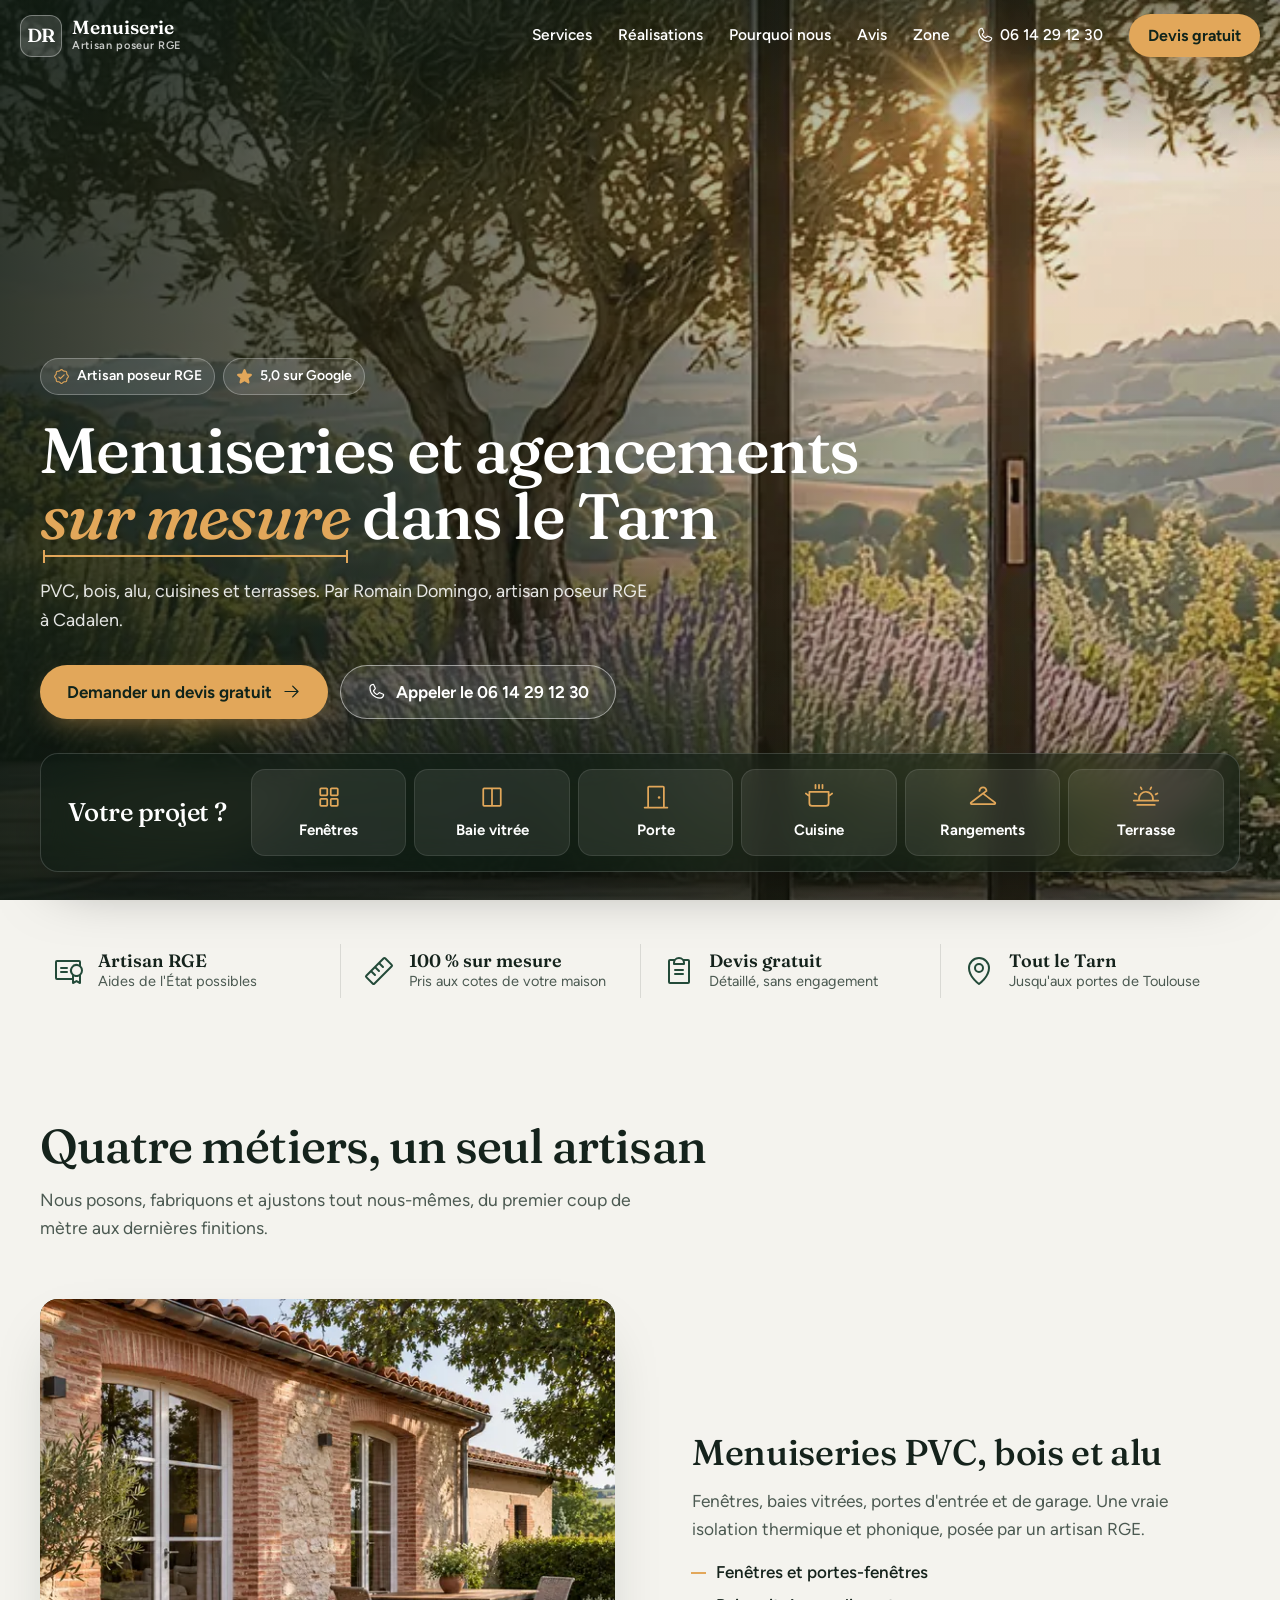
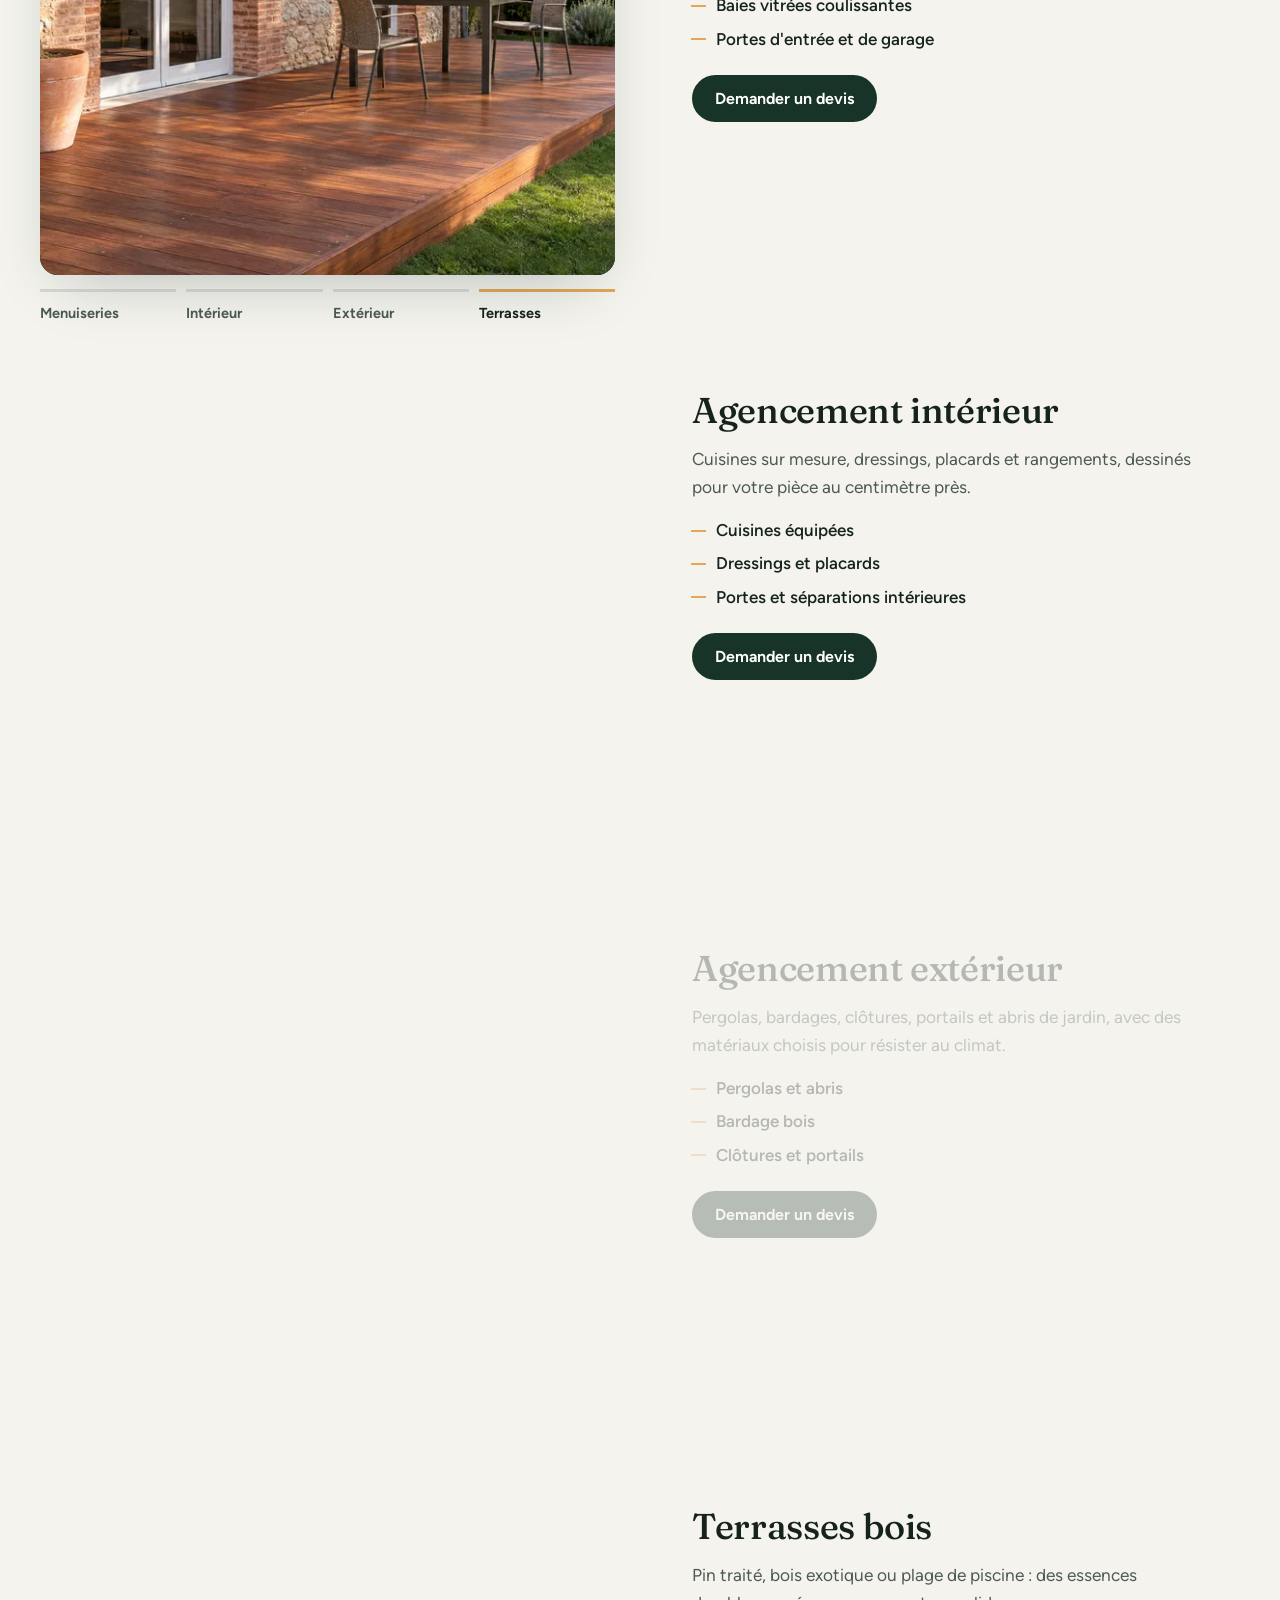
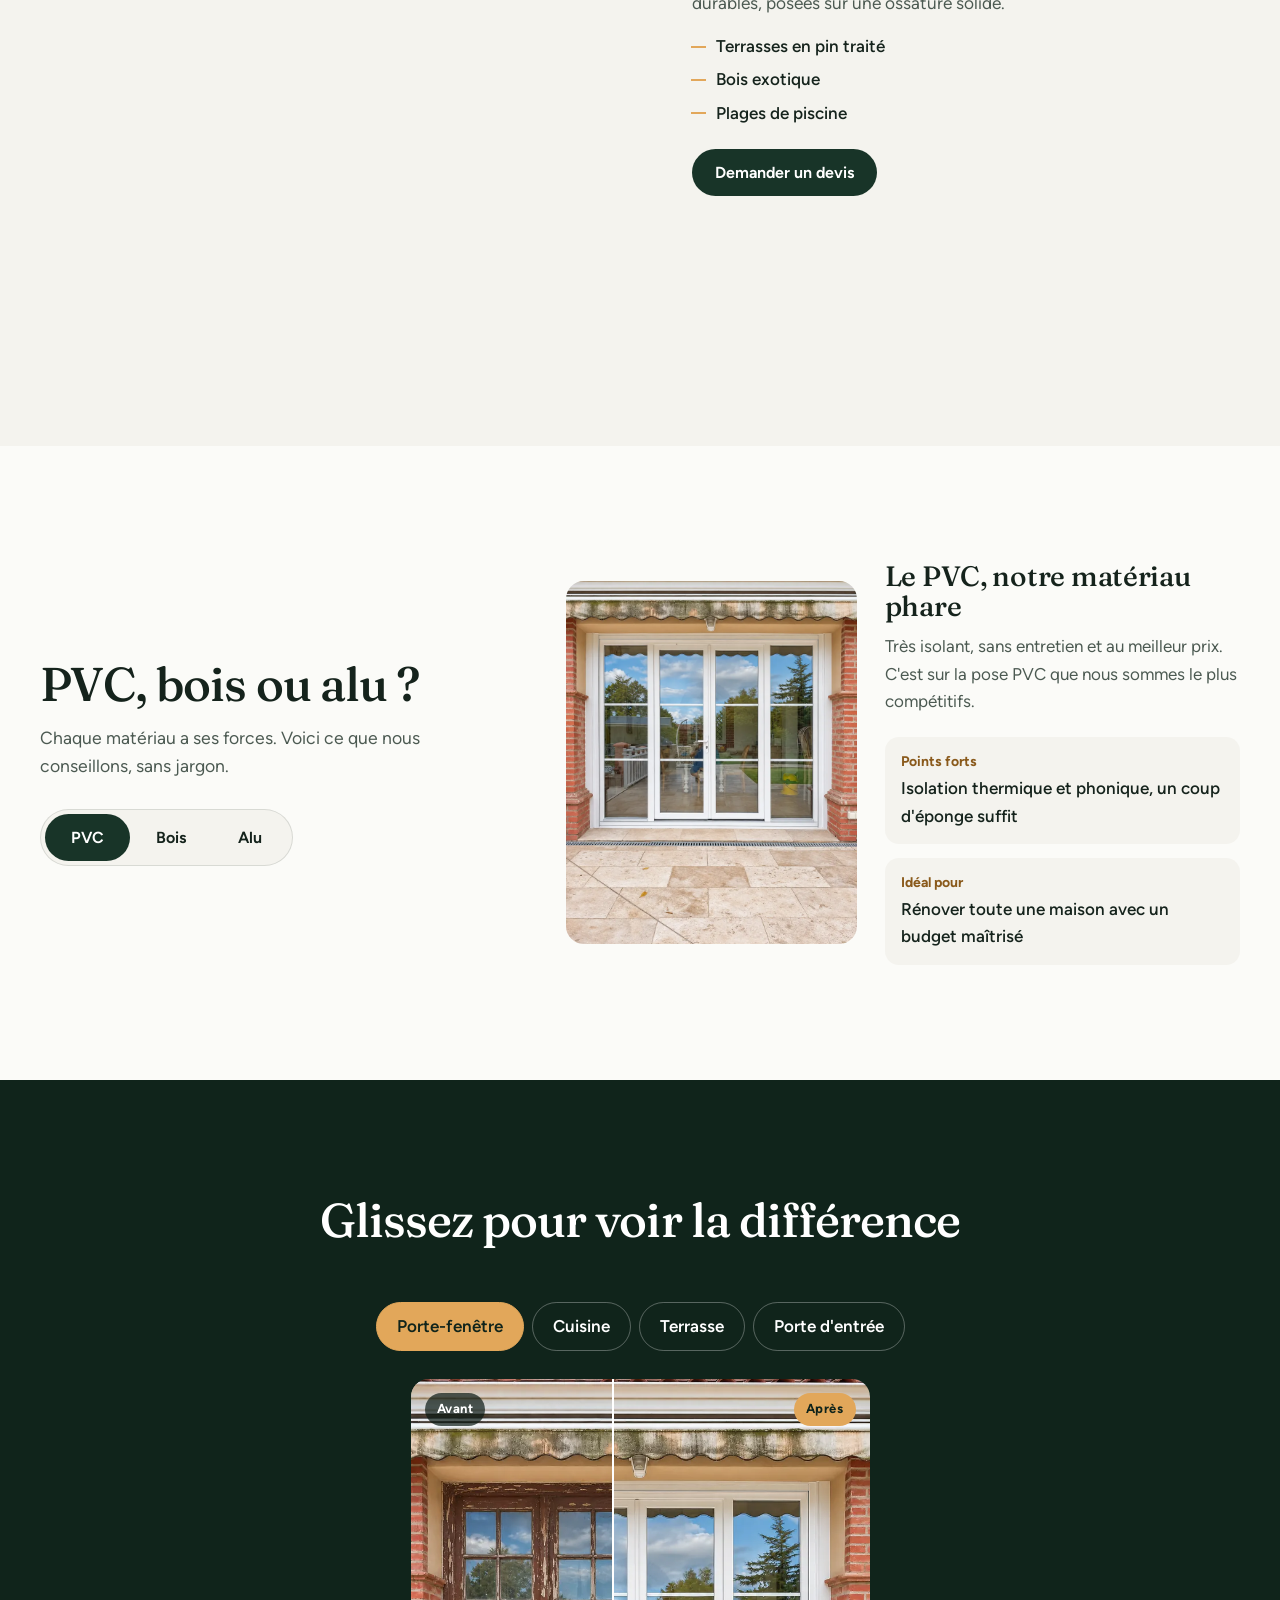
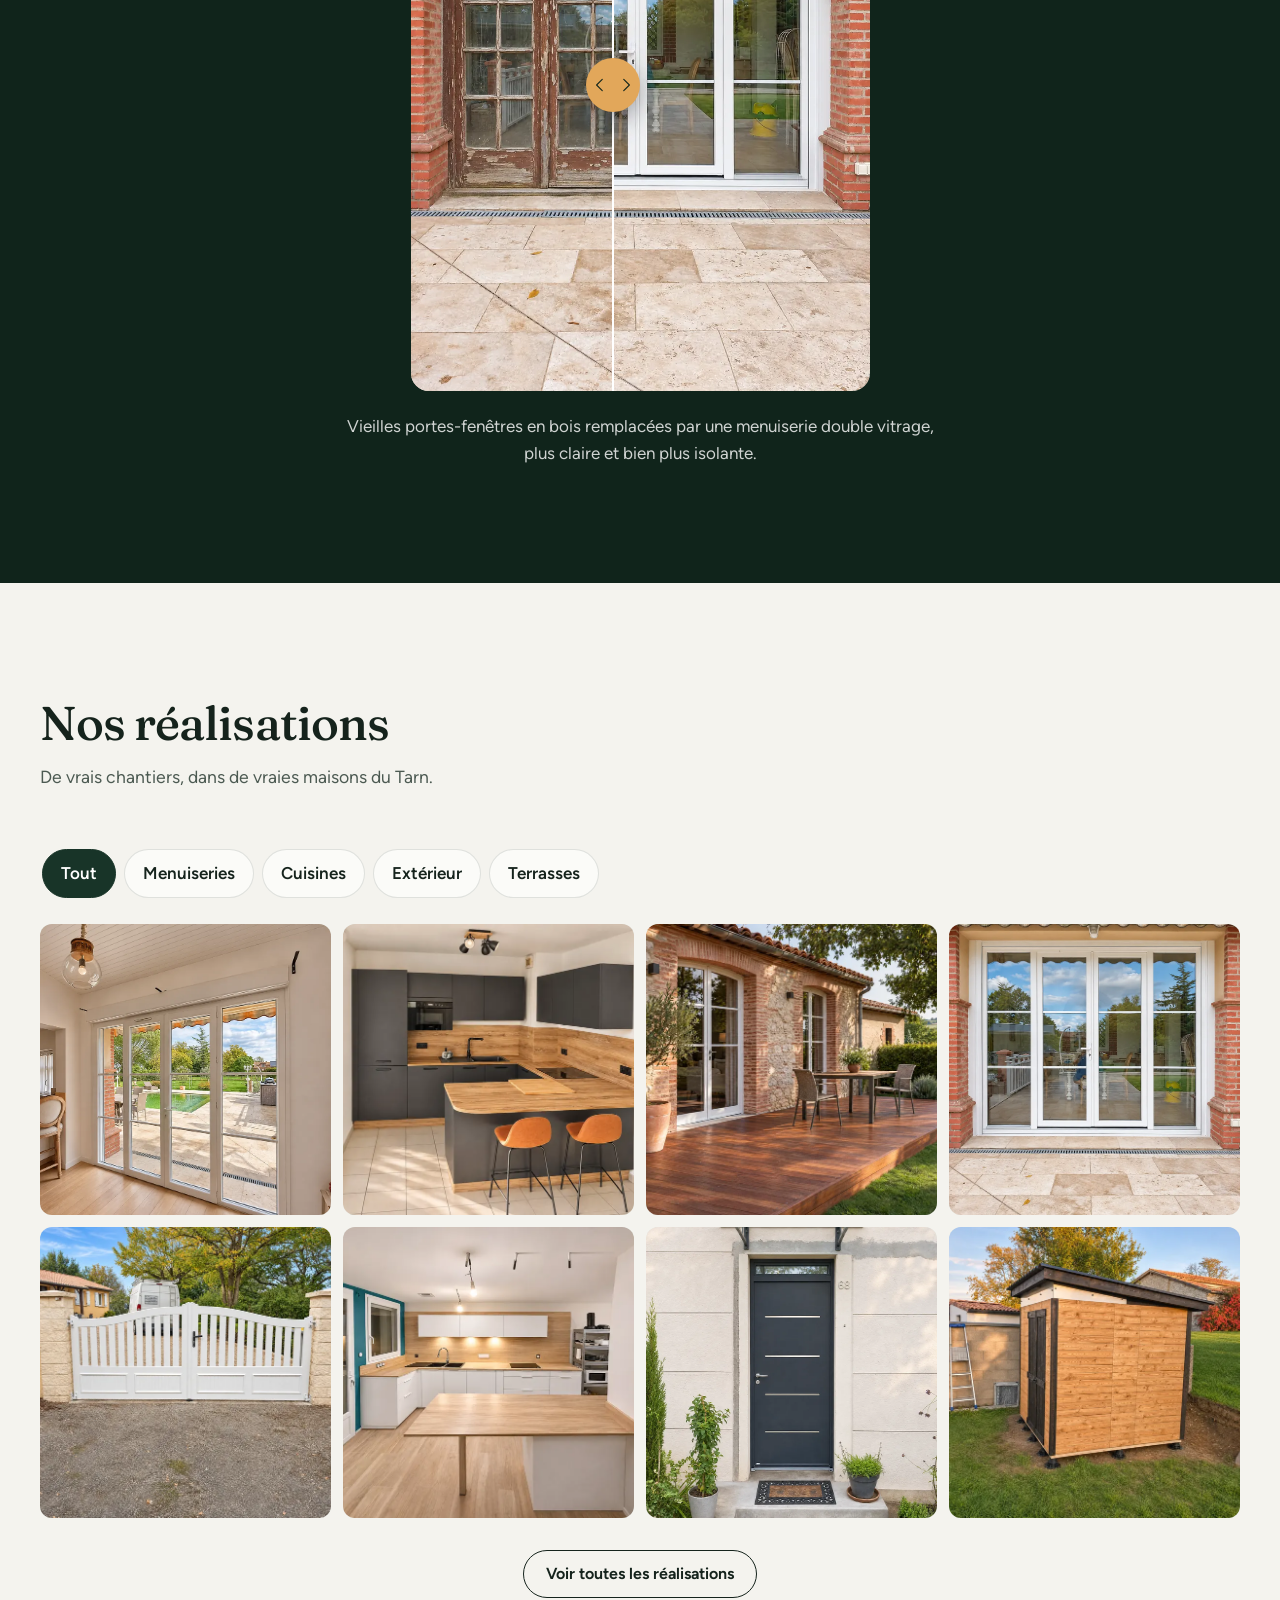
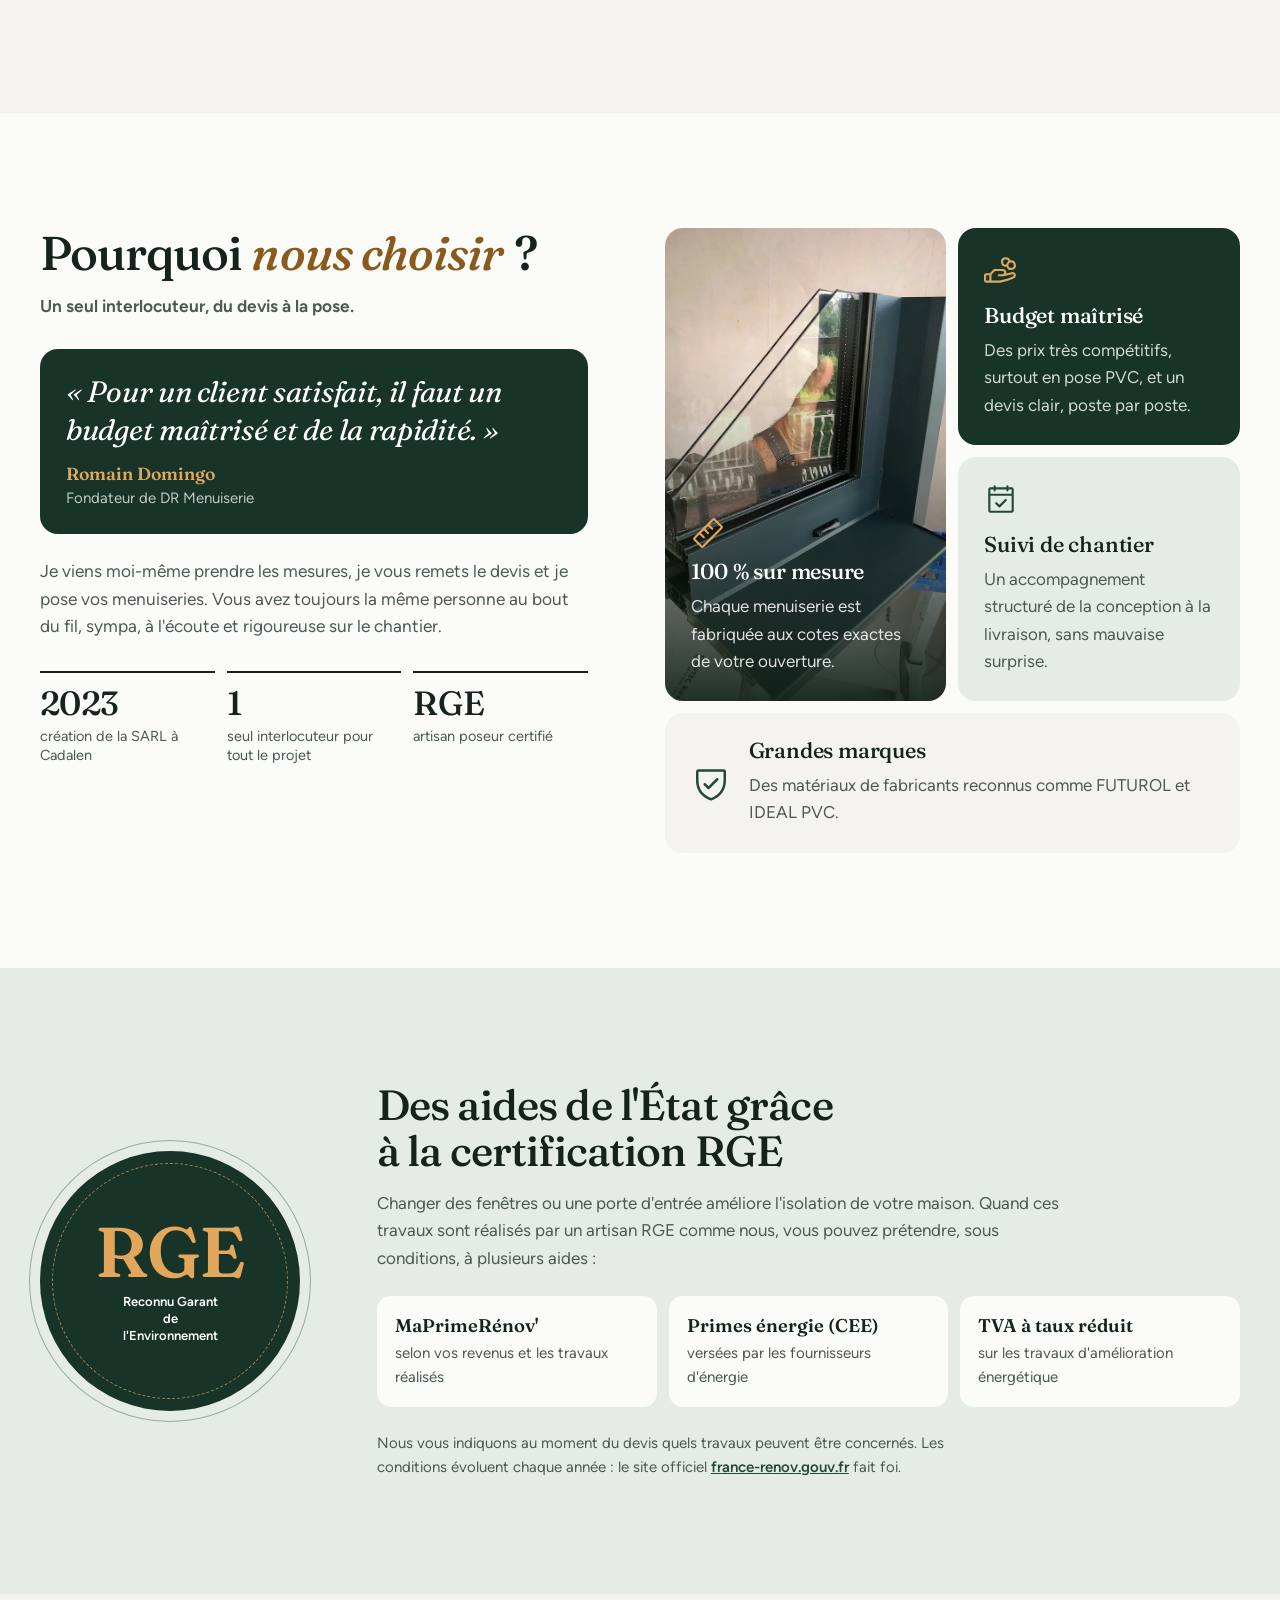
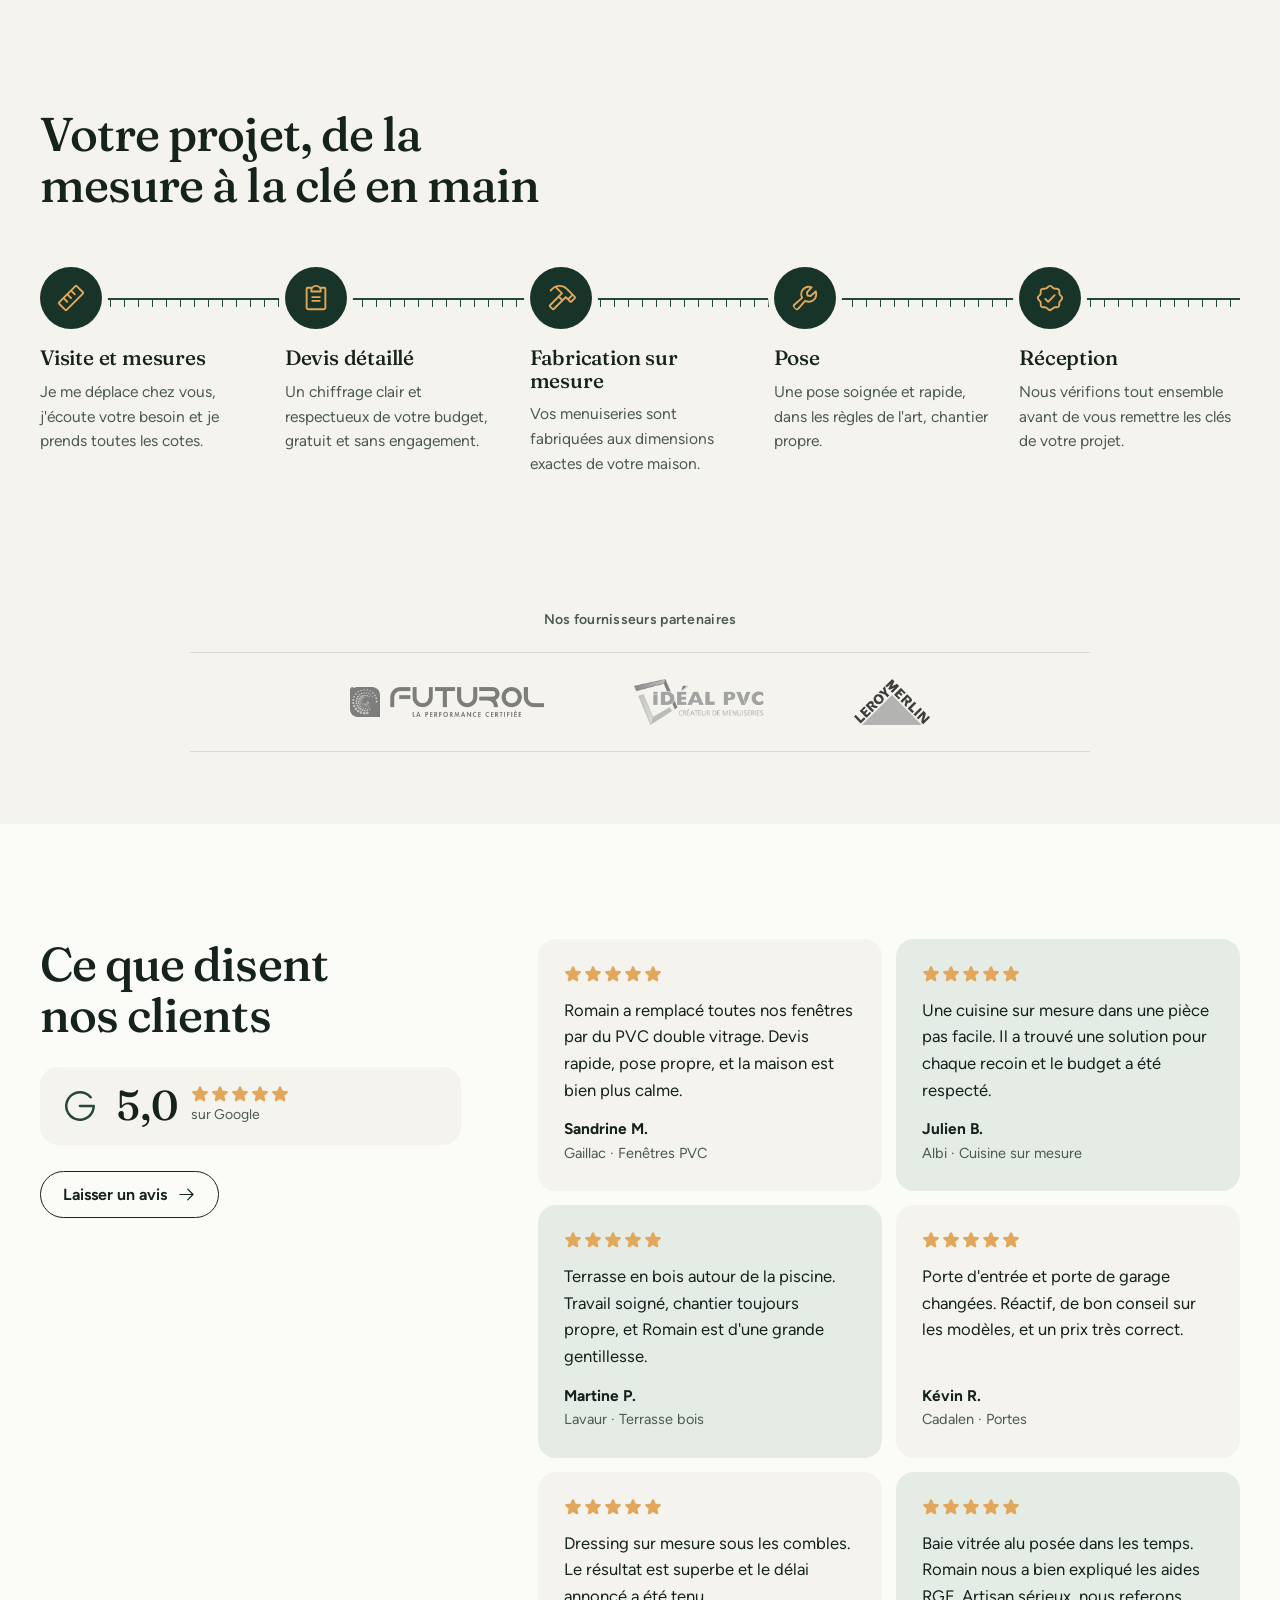
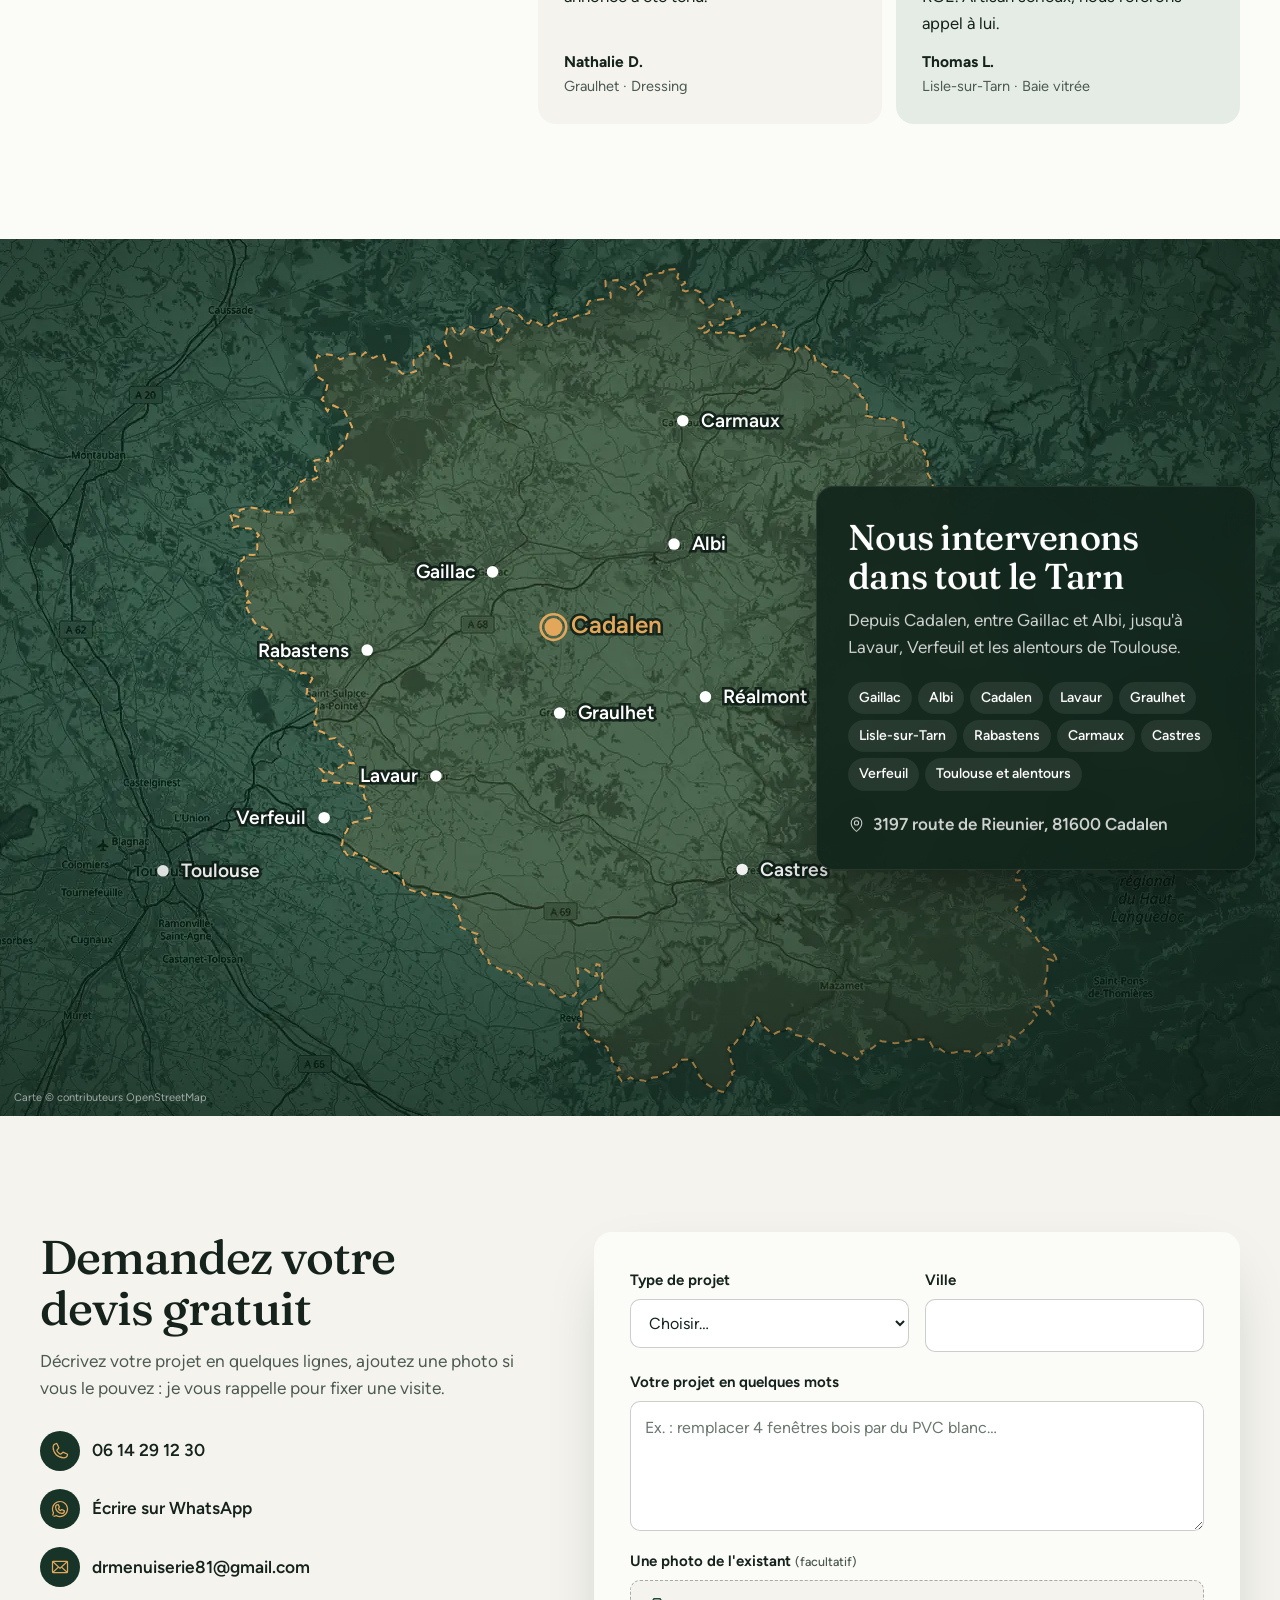
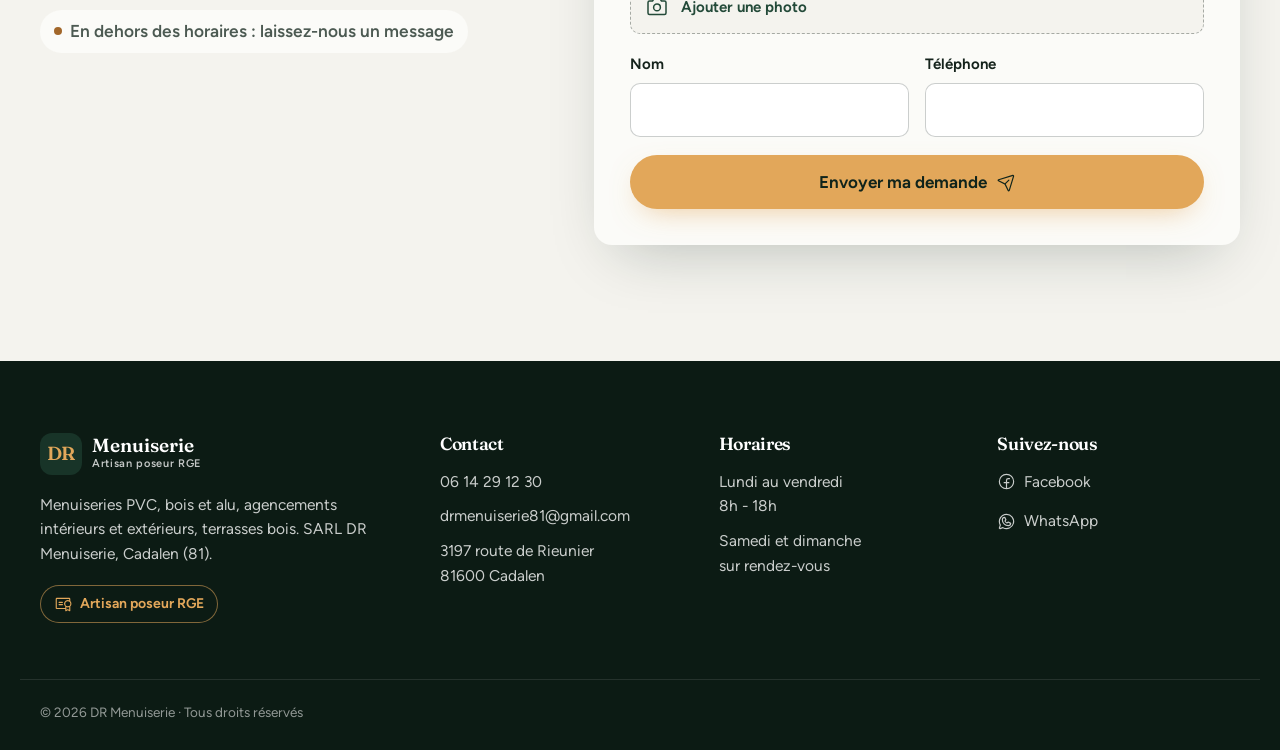
==== commit a40a985f: "Retouches accueil, vidéo et services" ====
--- a/index.html
+++ b/index.html
@@ -19,7 +19,7 @@
 <link rel="preload" href="assets/fonts/fraunces-latin-wght-normal.woff2" as="font" type="font/woff2" crossorigin>
 <link rel="preload" href="assets/fonts/figtree-latin-wght-normal.woff2" as="font" type="font/woff2" crossorigin>
 <link rel="preload" as="image" href="assets/img/hero-mobile-800.webp" media="(max-width: 767px)">
-<link rel="preload" as="image" href="assets/img/hero-1600.webp" imagesrcset="assets/img/hero-1600.webp 1600w, assets/img/hero-2400.webp 2400w" imagesizes="100vw" media="(min-width: 768px)">
+<link rel="preload" as="image" href="assets/img/hero-1600.webp" imagesrcset="assets/img/hero-1600.webp 1600w, assets/img/hero-1920.webp 1920w" imagesizes="100vw" media="(min-width: 768px)">
 <script>document.documentElement.style.setProperty("--vh",innerHeight/100+"px")</script>
 <link rel="stylesheet" href="assets/css/style.css?v=1">
 <script>
@@ -80,7 +80,7 @@
   <div class="hero__media">
     <picture>
       <source media="(max-width: 767px)" srcset="assets/img/hero-mobile-800.webp">
-      <img src="assets/img/hero-1600.webp" srcset="assets/img/hero-1600.webp 1600w, assets/img/hero-2400.webp 2400w" sizes="100vw" width="1600" height="905" alt="Grande baie vitrée alu ouverte sur une terrasse bois, maison en brique rose du Tarn au coucher du soleil" fetchpriority="high">
+      <img src="assets/img/hero-1600.webp" srcset="assets/img/hero-1600.webp 1600w, assets/img/hero-1920.webp 1920w" sizes="100vw" width="1600" height="900" alt="Grande baie vitrée alu ouverte sur une terrasse bois, maison en brique rose du Tarn au coucher du soleil" fetchpriority="high">
     </picture>
     <video class="hero__video" muted loop playsinline preload="none" aria-hidden="true" tabindex="-1" data-src-desktop="assets/video/hero-1080.mp4" data-src-mobile="assets/video/hero-mobile.mp4"></video>
     <button type="button" class="hero__pause" aria-label="Mettre la vidéo en pause" hidden><svg aria-hidden="true"><use href="#i-pause"/></svg><svg aria-hidden="true"><use href="#i-play"/></svg></button>
@@ -98,21 +98,20 @@
       <a class="btn btn--glass btn--lg" href="tel:+33614291230"><svg aria-hidden="true"><use href="#i-phone"/></svg>Appeler le 06 14 29 12 30</a>
     </div>
   </div>
-</section>
-
-<!-- Encadré « Votre projet ? » -->
-<section class="projet" aria-labelledby="t-projet">
-  <div class="projet__card">
-    <h2 id="t-projet">Votre projet ?</h2>
-    <ul class="projet__list">
-      <li><a href="#devis" data-projet="Fenêtres"><svg aria-hidden="true"><use href="#i-squares-four"/></svg>Fenêtres</a></li>
-      <li><a href="#devis" data-projet="Baie vitrée"><svg aria-hidden="true"><use href="#i-square-split-horizontal"/></svg>Baie vitrée</a></li>
-      <li><a href="#devis" data-projet="Porte d'entrée ou de garage"><svg aria-hidden="true"><use href="#i-door"/></svg>Porte</a></li>
-      <li><a href="#devis" data-projet="Cuisine sur mesure"><svg aria-hidden="true"><use href="#i-cooking-pot"/></svg>Cuisine</a></li>
-      <li><a href="#devis" data-projet="Rangements et dressing"><svg aria-hidden="true"><use href="#i-coat-hanger"/></svg>Rangements</a></li>
-      <li><a href="#devis" data-projet="Terrasse bois"><svg aria-hidden="true"><use href="#i-sun-horizon"/></svg>Terrasse</a></li>
-    </ul>
-  </div>
+  <!-- Encadré « Votre projet ? » -->
+  <section class="projet" aria-labelledby="t-projet">
+    <div class="projet__card">
+      <h2 id="t-projet">Votre projet ?</h2>
+      <ul class="projet__list">
+        <li><a href="#devis" data-projet="Fenêtres"><svg aria-hidden="true"><use href="#i-squares-four"/></svg>Fenêtres</a></li>
+        <li><a href="#devis" data-projet="Baie vitrée"><svg aria-hidden="true"><use href="#i-square-split-horizontal"/></svg>Baie vitrée</a></li>
+        <li><a href="#devis" data-projet="Porte d'entrée ou de garage"><svg aria-hidden="true"><use href="#i-door"/></svg>Porte</a></li>
+        <li><a href="#devis" data-projet="Cuisine sur mesure"><svg aria-hidden="true"><use href="#i-cooking-pot"/></svg>Cuisine</a></li>
+        <li><a href="#devis" data-projet="Rangements et dressing"><svg aria-hidden="true"><use href="#i-coat-hanger"/></svg>Rangements</a></li>
+        <li><a href="#devis" data-projet="Terrasse bois"><svg aria-hidden="true"><use href="#i-sun-horizon"/></svg>Terrasse</a></li>
+      </ul>
+    </div>
+  </section>
 </section>
 
 <!-- 2. BANDEAU DE CONFIANCE -->
@@ -133,36 +132,45 @@
       <p>Nous posons, fabriquons et ajustons tout nous-mêmes, du premier coup de mètre aux dernières finitions.</p>
     </header>
     <div class="services__grid">
-      <div class="services__stage" aria-hidden="true">
-        <div class="services__frame">
+      <div class="services__stage">
+        <div class="services__sticky">
+        <div class="services__frame" aria-hidden="true">
           <img src="assets/img/baie-piscine-800.webp" srcset="assets/img/baie-piscine-800.webp 800w, assets/img/baie-piscine-1600.webp 1600w" sizes="(min-width: 960px) 45vw, 100vw" width="800" height="1072" alt="" decoding="async" class="is-on" data-s="0" loading="lazy">
           <img src="assets/img/cuisine-bar-800.webp" srcset="assets/img/cuisine-bar-800.webp 800w, assets/img/cuisine-bar-1600.webp 1600w" sizes="(min-width: 960px) 45vw, 100vw" width="800" height="597" alt="" decoding="async" data-s="1" loading="lazy">
           <img src="assets/img/abri-bois-800.webp" srcset="assets/img/abri-bois-800.webp 800w, assets/img/abri-bois-1600.webp 1600w" sizes="(min-width: 960px) 45vw, 100vw" width="800" height="597" alt="" decoding="async" data-s="2" loading="lazy">
-          <img src="assets/img/terrasse-maison-800.webp" srcset="assets/img/terrasse-maison-800.webp 800w, assets/img/terrasse-maison-1600.webp 1600w" sizes="(min-width: 960px) 45vw, 100vw" width="800" height="597" alt="" decoding="async" data-s="3" loading="lazy">        </div>
+          <img src="assets/img/terrasse-maison-800.webp" srcset="assets/img/terrasse-maison-800.webp 800w, assets/img/terrasse-maison-1600.webp 1600w" sizes="(min-width: 960px) 45vw, 100vw" width="800" height="597" alt="" decoding="async" data-s="3" loading="lazy">
+        </div>
+        <ol class="services__nav" aria-label="Nos quatre métiers">
+          <li><a href="#s-menuiseries" data-s="0">Menuiseries</a></li>
+          <li><a href="#s-interieur" data-s="1">Intérieur</a></li>
+          <li><a href="#s-exterieur" data-s="2">Extérieur</a></li>
+          <li><a href="#s-terrasses" data-s="3">Terrasses</a></li>
+        </ol>
+        </div>
       </div>
       <div class="services__list">
-        <article class="service" data-s="0">
+        <article class="service" id="s-menuiseries" data-s="0">
           <figure class="service__img"><img src="assets/img/baie-piscine-800.webp" srcset="assets/img/baie-piscine-800.webp 800w, assets/img/baie-piscine-1600.webp 1600w" sizes="100vw" width="800" height="1072" alt="Baie vitrée posée par DR Menuiserie, vue sur la piscine" decoding="async" loading="lazy"></figure>
           <h3>Menuiseries PVC, bois et alu</h3>
           <p>Fenêtres, baies vitrées, portes d'entrée et de garage. Une vraie isolation thermique et phonique, posée par un artisan RGE.</p>
           <ul class="ticks"><li>Fenêtres et portes-fenêtres</li><li>Baies vitrées coulissantes</li><li>Portes d'entrée et de garage</li></ul>
           <a class="btn btn--green" href="#devis" data-projet="Fenêtres">Demander un devis</a>
         </article>
-        <article class="service" data-s="1">
+        <article class="service" id="s-interieur" data-s="1">
           <figure class="service__img"><img src="assets/img/cuisine-bar-800.webp" srcset="assets/img/cuisine-bar-800.webp 800w, assets/img/cuisine-bar-1600.webp 1600w" sizes="100vw" width="800" height="597" alt="Cuisine sur mesure gris anthracite et chêne avec coin bar" decoding="async" loading="lazy"></figure>
           <h3>Agencement intérieur</h3>
           <p>Cuisines sur mesure, dressings, placards et rangements, dessinés pour votre pièce au centimètre près.</p>
           <ul class="ticks"><li>Cuisines équipées</li><li>Dressings et placards</li><li>Portes et séparations intérieures</li></ul>
           <a class="btn btn--green" href="#devis" data-projet="Cuisine sur mesure">Demander un devis</a>
         </article>
-        <article class="service" data-s="2">
+        <article class="service" id="s-exterieur" data-s="2">
           <figure class="service__img"><img src="assets/img/abri-bois-800.webp" srcset="assets/img/abri-bois-800.webp 800w, assets/img/abri-bois-1600.webp 1600w" sizes="100vw" width="800" height="597" alt="Abri de jardin en bois construit par DR Menuiserie" decoding="async" loading="lazy"></figure>
           <h3>Agencement extérieur</h3>
           <p>Pergolas, bardages, clôtures, portails et abris de jardin, avec des matériaux choisis pour résister au climat.</p>
           <ul class="ticks"><li>Pergolas et abris</li><li>Bardage bois</li><li>Clôtures et portails</li></ul>
           <a class="btn btn--green" href="#devis" data-projet="Agencement extérieur">Demander un devis</a>
         </article>
-        <article class="service" data-s="3">
+        <article class="service" id="s-terrasses" data-s="3">
           <figure class="service__img"><img src="assets/img/terrasse-maison-800.webp" srcset="assets/img/terrasse-maison-800.webp 800w, assets/img/terrasse-maison-1600.webp 1600w" sizes="100vw" width="800" height="597" alt="Terrasse en bois devant une maison en pierre et brique du Tarn" decoding="async" loading="lazy"></figure>
           <h3>Terrasses bois</h3>
           <p>Pin traité, bois exotique ou plage de piscine : des essences durables, posées sur une ossature solide.</p>
@@ -307,7 +315,8 @@
 <section class="section why" id="pourquoi" aria-labelledby="t-why">
   <div class="wrap why__in">
     <div class="why__intro reveal">
-      <h2 id="t-why">Un seul interlocuteur, du devis à la pose</h2>
+      <h2 id="t-why">Pourquoi <em>nous choisir</em>&nbsp;?</h2>
+      <p class="why__lead">Un seul interlocuteur, du devis à la pose.</p>
       <blockquote class="why__quote">
         <p>«&nbsp;Pour un client satisfait, il faut un budget maîtrisé et de la rapidité.&nbsp;»</p>
         <footer><span class="why__sign">Romain Domingo</span>Fondateur de DR Menuiserie</footer>
--- a/assets/css/style.css
+++ b/assets/css/style.css
@@ -111,17 +111,17 @@
 }
 
 /* 1. Hero */
-.hero { position: relative; min-height: calc(100 * var(--vh, 1vh)); display: flex; color: #fff; background: var(--g900); isolation: isolate; }
+.hero { position: relative; min-height: calc(100 * var(--vh, 1vh)); display: flex; flex-direction: column; color: #fff; background: var(--g900); isolation: isolate; }
 .hero__media { position: absolute; inset: 0; z-index: -1; overflow: hidden; }
 .hero__media img, .hero__video { position: absolute; inset: 0; width: 100%; height: 100%; object-fit: cover; }
 .hero__video { opacity: 0; transition: opacity 1.2s ease; }
 .hero__video.is-playing { opacity: 1; }
-.hero__pause { position: absolute; z-index: 2; right: 20px; bottom: 112px; display: grid; place-items: center; width: 40px; height: 40px; border-radius: 50%; border: 0; background: rgba(255, 255, 255, .14); color: #fff; font-size: 16px; backdrop-filter: blur(8px); -webkit-backdrop-filter: blur(8px); transition: background-color .2s; }
+.hero__pause { position: absolute; z-index: 2; right: 20px; top: calc(var(--head) + 16px); display: grid; place-items: center; width: 40px; height: 40px; border-radius: 50%; border: 0; background: rgba(255, 255, 255, .14); color: #fff; font-size: 16px; backdrop-filter: blur(8px); -webkit-backdrop-filter: blur(8px); transition: background-color .2s; }
 .hero__pause:hover { background: rgba(255, 255, 255, .28); }
 .hero__pause svg:last-child, .hero__pause.is-paused svg:first-child { display: none; }
 .hero__pause.is-paused svg:last-child { display: block; }
 .hero__media::after { content: ""; position: absolute; inset: 0; background: linear-gradient(90deg, rgba(8, 20, 14, .82) 0%, rgba(8, 20, 14, .5) 42%, rgba(8, 20, 14, .08) 72%), linear-gradient(0deg, rgba(8, 20, 14, .55) 0%, transparent 38%), linear-gradient(180deg, rgba(8, 20, 14, .45) 0%, transparent 18%); }
-.hero__in { width: 100%; max-width: 1240px; margin: 0 auto; padding: calc(var(--head) + 40px) 20px 150px; display: flex; flex-direction: column; justify-content: flex-end; }
+.hero__in { flex: 1; width: 100%; max-width: 1240px; margin: 0 auto; padding: calc(var(--head) + 32px) 20px 34px; display: flex; flex-direction: column; justify-content: flex-end; }
 .hero__badges { display: flex; flex-wrap: wrap; gap: 8px; margin-bottom: 22px; }
 .hero__badges li { display: inline-flex; align-items: center; gap: 7px; padding: 7px 13px; border-radius: 999px; background: rgba(255, 255, 255, .12); box-shadow: inset 0 0 0 1px rgba(255, 255, 255, .28); backdrop-filter: blur(8px); -webkit-backdrop-filter: blur(8px); font-size: 14px; font-weight: 600; }
 .hero__badges svg { font-size: 17px; color: var(--amber); }
@@ -136,20 +136,20 @@
 .motion .hero__in > :nth-child(2) { animation-delay: .1s; }
 .motion .hero__in > :nth-child(3) { animation-delay: .22s; }
 .motion .hero__in > :nth-child(4) { animation-delay: .34s; }
-.motion .projet__card { animation: up 1s .5s var(--ease) both; }
+.motion .projet__card { animation: up 1s .45s var(--ease) both; }
 .motion .cote::after { animation: draw 1.1s .7s var(--ease) both; }
 @keyframes up { from { opacity: 0; transform: translateY(26px); } }
 @keyframes draw { from { transform: scaleX(0); } }
 
-/* Encadré « Votre projet ? » */
-.projet { position: relative; z-index: 3; margin-top: -92px; padding: 0 20px; }
-.projet__card { max-width: 1200px; margin: 0 auto; background: var(--paper); border-radius: var(--r); box-shadow: var(--shadow); padding: 22px 22px 22px 32px; display: grid; grid-template-columns: auto 1fr; align-items: center; gap: 28px; }
-.projet h2 { font-size: 1.7rem; white-space: nowrap; }
+/* Encadré « Votre projet ? » : posé en bas du premier écran, entier */
+.projet { position: relative; z-index: 3; width: 100%; padding: 0 20px 28px; }
+.projet__card { max-width: 1200px; margin: 0 auto; border-radius: var(--r); padding: 16px 16px 16px 28px; display: grid; grid-template-columns: auto 1fr; align-items: center; gap: 24px; background: rgba(12, 27, 20, .5); backdrop-filter: blur(16px) saturate(140%); -webkit-backdrop-filter: blur(16px) saturate(140%); box-shadow: inset 0 0 0 1px rgba(255, 255, 255, .16), 0 24px 60px -20px rgba(0, 0, 0, .5); }
+.projet h2 { font-size: 1.6rem; white-space: nowrap; color: #fff; }
 .projet__list { display: grid; grid-template-columns: repeat(6, 1fr); gap: 8px; }
-.projet__list a { display: flex; flex-direction: column; align-items: center; gap: 8px; padding: 16px 8px; border-radius: 14px; text-decoration: none; font-weight: 650; font-size: 15px; background: var(--bone); transition: background-color .2s, color .2s, transform .25s var(--ease); }
-.projet__list svg { font-size: 30px; color: var(--g700); transition: color .2s; }
-.projet__list a:hover { background: var(--g800); color: #fff; transform: translateY(-3px); }
-.projet__list a:hover svg { color: var(--amber); }
+.projet__list a { display: flex; flex-direction: column; align-items: center; gap: 7px; padding: 14px 8px; border-radius: 14px; text-decoration: none; font-weight: 650; font-size: 15px; color: #fff; background: rgba(255, 255, 255, .08); box-shadow: inset 0 0 0 1px rgba(255, 255, 255, .1); transition: background-color .2s, color .2s, transform .25s var(--ease); }
+.projet__list svg { font-size: 28px; color: var(--amber); transition: color .2s; }
+.projet__list a:hover { background: var(--amber); color: var(--g900); transform: translateY(-3px); }
+.projet__list a:hover svg { color: var(--g900); }
 
 /* 2. Bandeau de confiance */
 .trust { padding: 44px 20px 8px; }
@@ -169,16 +169,21 @@
 /* 3. Services : photo fixe à gauche, la « pancarte » change au défilement */
 .services__grid { display: grid; grid-template-columns: 1.05fr 1fr; gap: clamp(32px, 6vw, 90px); }
 .services__stage { position: relative; }
-.services__frame { position: sticky; top: calc(var(--head) + 24px); height: calc(78 * var(--vh, 1vh) - var(--head)); min-height: 420px; max-height: 760px; border-radius: var(--r); overflow: hidden; background: var(--g800); box-shadow: var(--shadow); }
-.services__frame img { position: absolute; inset: 0; width: 100%; height: 100%; object-fit: cover; opacity: 0; transform: scale(1.05); transition: opacity .8s var(--ease), transform 1.4s var(--ease); }
+.services__sticky { position: sticky; top: calc(var(--head) + 24px); display: flex; flex-direction: column; gap: 14px; }
+.services__frame { position: relative; height: calc(72 * var(--vh, 1vh) - var(--head)); min-height: 400px; max-height: 720px; border-radius: var(--r); overflow: hidden; background: var(--g800); box-shadow: var(--shadow); }
+.services__frame img { position: absolute; inset: 0; width: 100%; height: 100%; object-fit: cover; opacity: 0; transform: scale(1.03); transition: opacity .4s ease, transform .9s var(--ease); }
 .services__frame img.is-on { opacity: 1; transform: none; }
 .service { min-height: calc(62 * var(--vh, 1vh)); display: flex; flex-direction: column; justify-content: center; gap: 16px; padding: 24px 0; }
 .service h3 { font-size: clamp(1.8rem, 2.8vw, 2.5rem); }
 .service p { color: var(--muted); font-size: 1.08rem; max-width: 46ch; }
 .service .btn { align-self: flex-start; margin-top: 6px; }
 .service__img { display: none; margin: 0; }
-.motion .service { transition: opacity .5s; }
-.motion .services__list.is-live .service:not(.is-on) { opacity: .32; }
+.services__nav { display: grid; grid-template-columns: repeat(4, 1fr); gap: 10px; }
+.services__nav a { display: block; padding-top: 10px; border-top: 3px solid var(--line); font-size: 14.5px; font-weight: 650; color: var(--muted); text-decoration: none; transition: color .3s, border-color .3s; }
+.services__nav a:hover { color: var(--ink); }
+.services__nav a.is-on { border-color: var(--amber); color: var(--ink); }
+.motion .service { transition: opacity .35s; }
+.motion .services__list.is-live .service:not(.is-on) { opacity: .28; }
 .ticks { display: flex; flex-direction: column; gap: 6px; }
 .ticks li { display: flex; align-items: center; gap: 10px; font-weight: 550; }
 .ticks li::before { content: ""; width: 14px; height: 2px; background: var(--amber); box-shadow: -1px 0 0 0 var(--amber); }
@@ -250,10 +255,12 @@
 .why { background: var(--paper); }
 .why__in { display: grid; grid-template-columns: 1fr 1.05fr; gap: clamp(36px, 6vw, 84px); align-items: start; }
 .why__intro h2 { font-size: clamp(2.05rem, 3.7vw, 3.1rem); text-wrap: balance; }
-.why__quote { margin: 30px 0 24px; padding: 4px 0 4px 24px; border-left: 3px solid var(--amber); }
+.why__intro h2 em { font-style: italic; color: var(--amber-ink); padding-right: .04em; }
+.why__lead { margin-top: 14px; font-size: 1.25rem; font-weight: 650; color: var(--g700); }
+.why__quote { margin: 28px 0 24px; padding: 24px 26px; border-radius: var(--r); background: var(--g800); color: #fff; }
 .why__quote p { font: italic 400 clamp(1.45rem, 2.3vw, 1.9rem)/1.3 var(--serif); letter-spacing: -.01em; }
-.why__quote footer { margin-top: 14px; font-size: 15px; color: var(--muted); display: flex; flex-direction: column; }
-.why__sign { font: 600 1.1rem/1.3 var(--serif); color: var(--ink); }
+.why__quote footer { margin-top: 14px; font-size: 15px; color: rgba(255, 255, 255, .72); display: flex; flex-direction: column; }
+.why__sign { font: 600 1.1rem/1.3 var(--serif); color: var(--amber); }
 .why__intro > p { color: var(--muted); font-size: 1.08rem; max-width: 52ch; }
 .facts { margin: 30px 0 0; display: grid; grid-template-columns: repeat(3, 1fr); gap: 12px; }
 .facts div { padding-top: 14px; border-top: 2px solid var(--ink); }
@@ -457,10 +464,14 @@
   .hero__sub { margin-top: 14px; font-size: 1.02rem; }
   .hero__cta { flex-direction: column; margin-top: 22px; gap: 10px; }
   .hero__cta .btn { width: 100%; padding: 15px 20px; font-size: 16.5px; }
-  .projet { margin-top: -56px; padding: 0 12px; }
-  .projet__card { grid-template-columns: 1fr; gap: 14px; padding: 20px 16px 16px; }
-  .projet h2 { font-size: 1.5rem; padding-left: 4px; }
-  .projet__list a { padding: 14px 4px; font-size: 14px; }
+  .hero { background: var(--bone); }
+  .hero__media { bottom: auto; height: calc(100 * var(--vh, 1vh)); }
+  .hero__in { flex: none; min-height: calc(100 * var(--vh, 1vh)); }
+  .projet { padding: 24px 12px 0; }
+  .projet__card { grid-template-columns: 1fr; gap: 14px; padding: 20px 16px 16px; background: var(--paper); box-shadow: var(--shadow); backdrop-filter: none; -webkit-backdrop-filter: none; }
+  .projet h2 { font-size: 1.5rem; padding-left: 4px; color: var(--ink); }
+  .projet__list a { padding: 14px 4px; font-size: 14px; color: var(--ink); background: var(--bone); box-shadow: none; }
+  .projet__list svg { color: var(--g700); }
   .projet__list svg { font-size: 26px; }
   .trust { padding-top: 32px; }
   .trust__list li { padding: 4px 10px; gap: 10px; align-items: flex-start; }
